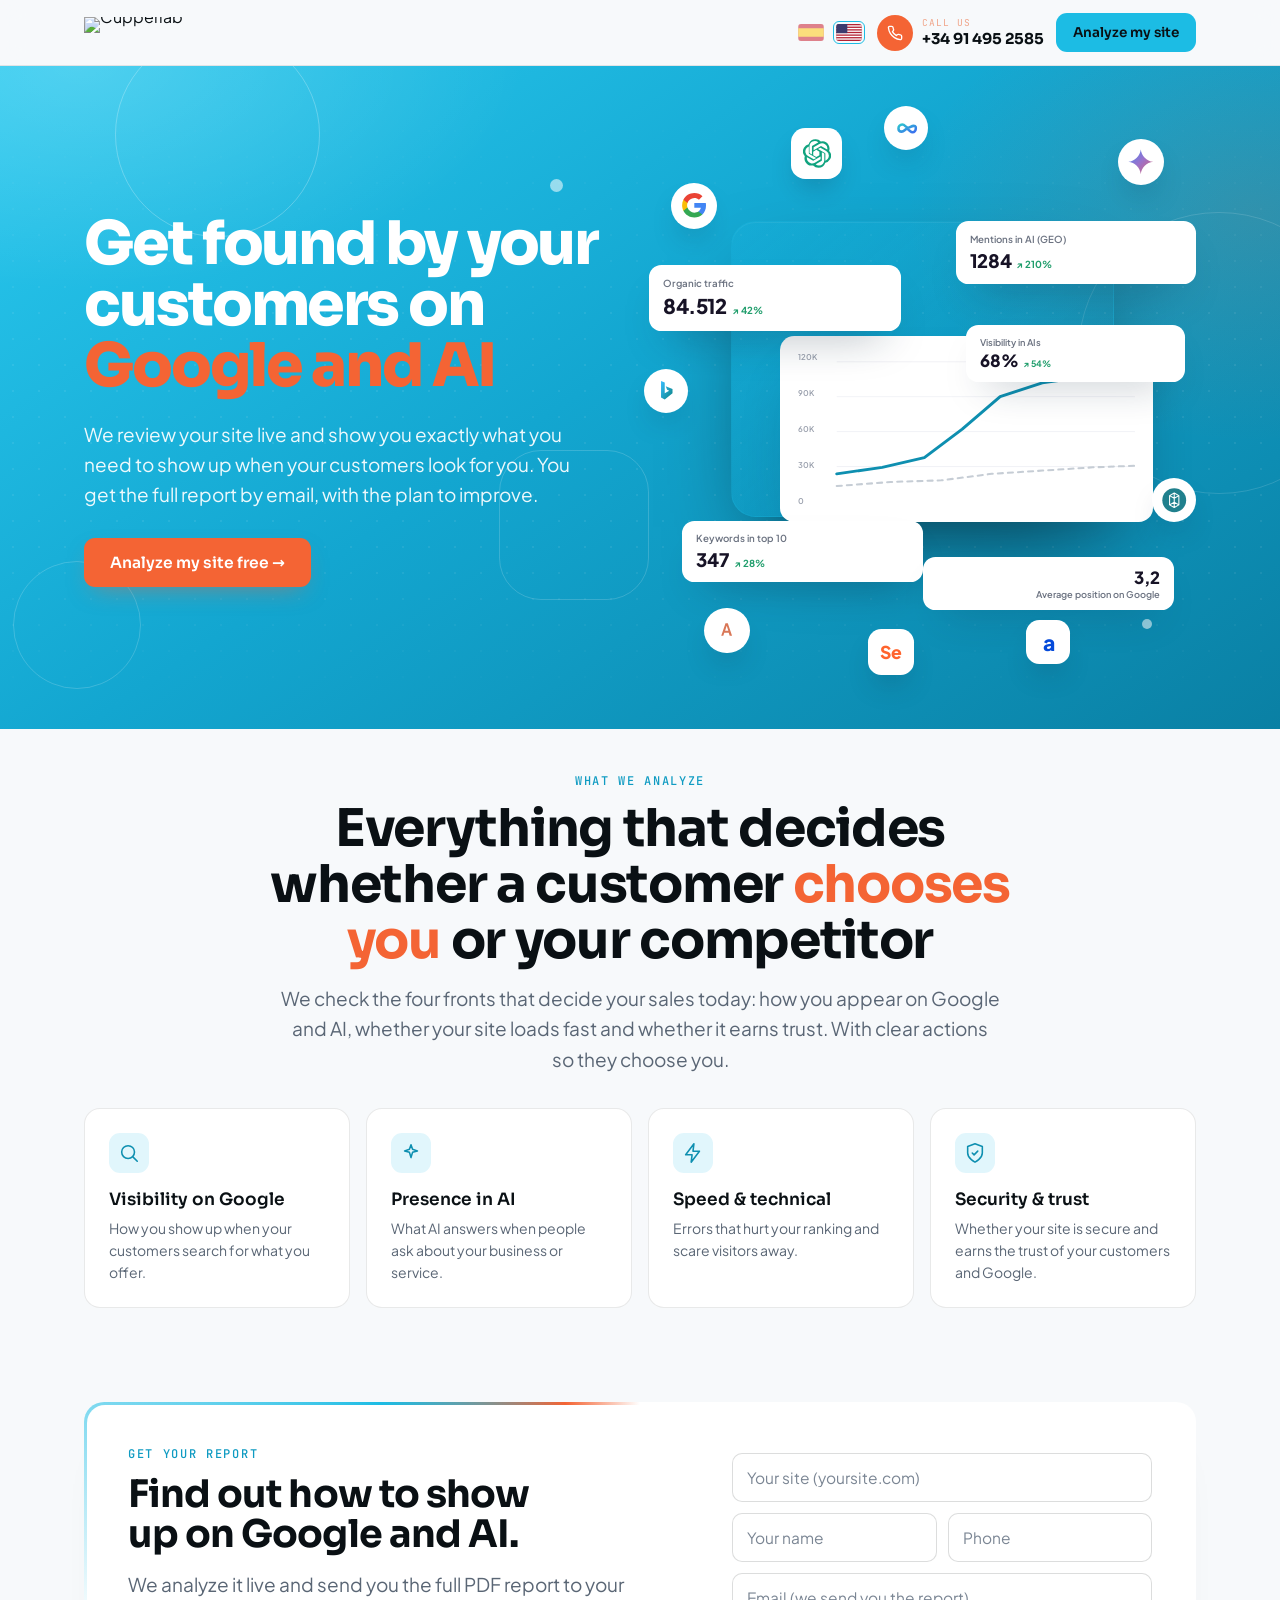
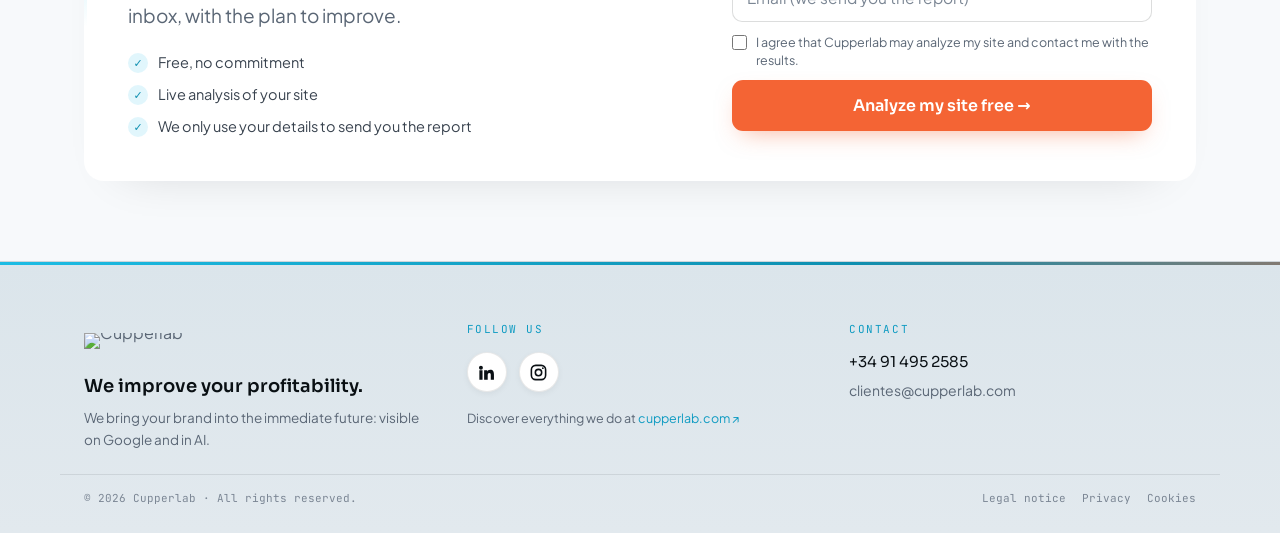
==== app/templates/index.html @ c48e7571 "Motor v2 (3/5): index.html — tarjetas "No medido"" ====
<!doctype html>
<html lang="es">
<head>
<meta charset="utf-8">
<meta name="viewport" content="width=device-width, initial-scale=1">
<script>if(window.parent!==window){document.documentElement.classList.add('cl-embedded');}</script>
<title>Diagnóstico de visibilidad gratis · Google y la IA · Cupperlab</title>
<meta name="description" content="Analizamos tu web en vivo y medimos, de 0 a 100, qué tan visible eres en Google y en la IA. Recibes el informe completo en PDF, sin coste.">
<meta name="theme-color" content="#F7F9FB">
<link rel="icon" type="image/svg+xml" href="/static/img/favicon.svg">
<link rel="apple-touch-icon" href="/static/img/favicon.svg">
<meta property="og:title" content="Diagnóstico de visibilidad gratis · Google y la IA · Cupperlab">
<meta property="og:description" content="Cuántos clientes estás perdiendo en Google y en la IA. Análisis en vivo, informe en PDF, gratis.">
<meta property="og:type" content="website">
<link rel="preconnect" href="https://fonts.googleapis.com">
<link rel="preconnect" href="https://fonts.gstatic.com" crossorigin>
<link href="https://fonts.googleapis.com/css2?family=Sora:wght@400;500;600;700;800&family=Plus+Jakarta+Sans:wght@400;500;600;700&family=JetBrains+Mono:wght@400;500;700&display=swap" rel="stylesheet">
<style>
  :root{
    --bg:#F7F9FB; --surf:#FFFFFF; --surf2:#F1F5F7; --ink:#0A1014; --ink2:#39434f; --mut:#5a6675; --mut2:#7b8694; --mut3:#9aa4b0;
    --line:rgba(10,16,20,.09); --line2:rgba(10,16,20,.06); --line3:rgba(10,16,20,.14);
    --cy:#1CBCE4; --cy-t:#0f9bc2; --cy-d:#0E8FB0; --cyd:rgba(28,188,228,.13);
    --or:#F46434; --or-d:#E24D1C; --ord:rgba(244,100,52,.12);
    --crit:#d0402a; --warn:#d9920a; --ok:#1f9d6b;
    --disp:'Sora',system-ui,sans-serif; --body:'Plus Jakarta Sans',system-ui,sans-serif; --mono:'JetBrains Mono',monospace;
  }
  *{box-sizing:border-box;margin:0}
  html{scroll-behavior:smooth}
  body{background:var(--bg);color:var(--ink);font-family:var(--body);-webkit-font-smoothing:antialiased;overflow-x:hidden}
  img{max-width:100%;display:block}
  a{color:inherit;text-decoration:none}
  input,select,button{font:inherit;color:inherit}
  ::selection{background:var(--cy);color:var(--ink)}
  .disp{font-family:var(--disp)}.mono{font-family:var(--mono)}
  .wrap{max-width:1160px;margin:0 auto;padding-left:clamp(18px,4vw,24px);padding-right:clamp(18px,4vw,24px)}
  /* Modo embebido en cupperlab.com (bloque del CMS): sin doble cabecera/pie;
     el sitio ya pone su header/footer. Alinea el contenido al ancho del sitio (1180). */
  html.cl-embedded header, html.cl-embedded footer{display:none!important}
  /* Mismo ancho y color de fondo que el resto del sitio cupperlab (1468/34px,
     #F5F5F5) para que no queden bandas blancas a los lados. */
  html.cl-embedded, html.cl-embedded body{background:#F5F5F5}
  html.cl-embedded .wrap{max-width:1468px;padding-left:34px;padding-right:34px}
  /* El contenedor del CMS mete el iframe -90px detras del header; empujamos el
     hero 140px hacia abajo para despejarlo (igual que .cl-page-hero__frame). */
  html.cl-embedded .hero{padding-top:140px}
  /* Banner con el mismo azul (navy) que el hero de las demas paginas. */
  html.cl-embedded .hero-bg{background:#031825}
  /* Formulario un poco mas grande. */
  html.cl-embedded .fgrid{grid-template-columns:minmax(0,1fr) minmax(0,500px)}
  html.cl-embedded .fgrid h2{font-size:clamp(28px,3.6vw,42px)}
  html.cl-embedded .panel{padding:clamp(34px,4vw,56px)}
  html.cl-embedded .frm input[type=text],
  html.cl-embedded .frm input[type=email],
  html.cl-embedded .frm input[type=tel]{padding:16px;font-size:16.5px;border-radius:12px}
  html.cl-embedded .frm .cbx{font-size:13.5px}
  /* Responsive del embebido: en móvil/tablet menos padding y gutters. */
  @media(max-width:900px){
    html.cl-embedded .wrap{padding-left:18px;padding-right:18px}
    html.cl-embedded .hero{padding-top:104px}
    html.cl-embedded .fgrid{grid-template-columns:1fr}
  }
  @media(max-width:560px){
    html.cl-embedded .hero{padding-top:92px}
    html.cl-embedded .wrap{padding-left:14px;padding-right:14px}
  }
  .kick{font-family:var(--mono);font-size:12px;letter-spacing:.14em;text-transform:uppercase;color:var(--cy-t);font-weight:500}
  .hidden{display:none!important}
  /* buttons */
  .btn{display:inline-flex;align-items:center;justify-content:center;gap:9px;font-family:var(--disp);font-weight:600;font-size:15px;border:none;border-radius:11px;padding:14px 22px;cursor:pointer;transition:transform .16s,background .16s,box-shadow .2s}
  .btn-or{background:var(--or);color:#fff;box-shadow:0 10px 24px -10px rgba(244,100,52,.5)}
  .btn-or:hover{background:#ff764a;transform:translateY(-2px);box-shadow:0 16px 32px -12px rgba(244,100,52,.6)}
  .btn-cy{background:var(--cy);color:var(--ink)}
  .btn-cy:hover{background:#0A1014;color:#F7F9FB;transform:translateY(-2px)}
  .btn-ghost{background:transparent;border:1px solid var(--line3);color:var(--ink)}
  .btn-ghost:hover{border-color:var(--cy);color:var(--cy-t)}
  /* header */
  header{position:sticky;top:0;z-index:40;background:rgba(247,249,251,.82);backdrop-filter:saturate(150%) blur(12px);border-bottom:1px solid var(--line)}
  .hd{display:flex;align-items:center;justify-content:space-between;gap:14px;padding-top:13px;padding-bottom:13px}
  .hd-r{display:flex;align-items:center;gap:12px}
  .langsel{display:inline-flex;gap:6px;align-items:center}
  .langsel button{background:none;border:1.5px solid transparent;border-radius:6px;padding:2px;cursor:pointer;line-height:0;opacity:.5;transition:opacity .15s,border-color .15s}
  .langsel button:hover{opacity:.9}.langsel button.on{opacity:1;border-color:var(--cy)}
  .langsel svg{display:block;width:26px;height:17px;border-radius:3px}
  .hphone{display:flex;align-items:center;gap:9px}
  .hphone .ic{width:36px;height:36px;border-radius:50%;background:var(--or);display:flex;align-items:center;justify-content:center;flex-shrink:0;animation:ring 2s ease-out infinite}
  .hphone:hover .disp{color:var(--cy-t)}
  /* hero */
  /* hero (blue gradient) with stats collage on the left */
  .hero-bg{position:relative;overflow:hidden;isolation:isolate;background:linear-gradient(146deg,#2ac9ef 0%,#13a6d0 47%,#0a80a4 100%)}
  .hero-bg::before{content:"";position:absolute;inset:0;pointer-events:none;background:radial-gradient(58% 56% at 6% 0%,rgba(255,255,255,.18),transparent 60%),radial-gradient(44% 56% at 98% 22%,rgba(244,100,52,.14),transparent 62%)}
  .hero-bg::after{content:"";position:absolute;inset:0;pointer-events:none;opacity:.42;background-image:radial-gradient(rgba(255,255,255,.18) 1.2px,transparent 1.2px);background-size:26px 26px;-webkit-mask-image:linear-gradient(180deg,transparent,#000 40%,#000 74%,transparent);mask-image:linear-gradient(180deg,transparent,#000 40%,#000 74%,transparent)}
  @keyframes glowShift{0%,100%{opacity:.85}50%{opacity:1}}
  .hero-bg::after{animation:dotDrift 40s linear infinite}
  @keyframes dotDrift{to{background-position:26px 26px}}
  .hero-bg .shp{position:absolute;z-index:0;pointer-events:none;border-radius:50%;border:1.6px solid rgba(255,255,255,.25);will-change:transform}
  .shp.s1{width:clamp(120px,16vw,210px);height:clamp(120px,16vw,210px);top:-34px;left:9%;animation:floatY 9s ease-in-out infinite}
  .shp.s2{width:clamp(80px,10vw,140px);height:clamp(80px,10vw,140px);bottom:6%;left:1%;border-color:rgba(255,255,255,.18);animation:floatY2 12s ease-in-out infinite}
  .shp.s3{width:clamp(170px,22vw,300px);height:clamp(170px,22vw,300px);top:22%;right:-80px;border-color:rgba(255,255,255,.14);animation:floatY 11s ease-in-out infinite .6s}
  .shp.s4{width:clamp(90px,12vw,150px);height:clamp(90px,12vw,150px);border-radius:28%;top:58%;left:39%;border-color:rgba(255,255,255,.17);animation:spinSlow 30s linear infinite}
  .shp.dot{border:none;border-radius:50%;background:rgba(255,255,255,.55)}
  .shp.d1{width:13px;height:13px;top:17%;left:43%;animation:floatY 7s ease-in-out infinite}
  .shp.d2{width:10px;height:10px;bottom:15%;right:10%;animation:floatY2 8s ease-in-out infinite .4s}
  @keyframes floatY{0%,100%{transform:translateY(0)}50%{transform:translateY(-24px)}}
  @keyframes floatY2{0%,100%{transform:translateY(0)}50%{transform:translateY(20px)}}
  @keyframes spinSlow{to{transform:rotate(360deg)}}
  .hero-bg .hero{position:relative;z-index:1}
  .hero-bg .l{order:1}
  .hero-bg #demoCard{order:2}
  .hero-bg .kick{color:rgba(255,255,255,.9)}
  .hero-bg h1{color:#fff}
  .hero-bg .sub{color:rgba(255,255,255,.92)}
  .hero-bg .pill{background:rgba(255,255,255,.15);border-color:rgba(255,255,255,.3);color:#fff;box-shadow:none}
  .hero-bg .pill .pd{background:#fff}
  @keyframes heroRise{from{opacity:0;transform:translateY(26px)}to{opacity:1;transform:none}}
  @keyframes heroCard{from{opacity:0;transform:translateY(24px) scale(.985)}to{opacity:1;transform:none}}
  .hero-bg .kick{animation:heroRise .7s .05s cubic-bezier(.2,.8,.2,1) both}
  .hero-bg h1{animation:heroRise .8s .13s cubic-bezier(.2,.8,.2,1) both}
  .hero-bg .sub{animation:heroRise .8s .22s cubic-bezier(.2,.8,.2,1) both}
  .hero-bg .pills{animation:heroRise .8s .3s cubic-bezier(.2,.8,.2,1) both}
  .hero-bg .l>.btn-or{animation:heroRise .8s .38s cubic-bezier(.2,.8,.2,1) both}
  .hero-bg #demoCard{animation:heroCard .9s .18s cubic-bezier(.2,.9,.2,1) both}
  /* collage motion */
  @keyframes floatA{0%,100%{transform:translateY(0)}50%{transform:translateY(-11px)}}
  @keyframes floatB{0%,100%{transform:translateY(0)}50%{transform:translateY(9px)}}
  @keyframes floatC{0%,100%{transform:translateY(0) rotate(0)}50%{transform:translateY(-7px) rotate(2deg)}}
  @keyframes bob{0%,100%{transform:translateY(0)}50%{transform:translateY(-6px)}}
  @keyframes drawLine{to{stroke-dashoffset:0}}
  @media(max-width:860px){.hero-bg #demoCard{order:2}.hero-bg .l{order:1}}
  .hero{display:grid;grid-template-columns:minmax(0,1fr) minmax(0,1.04fr);gap:clamp(24px,3vw,44px);align-items:center;padding-top:clamp(30px,4vw,52px);padding-bottom:clamp(38px,5vw,64px)}
  .hero .l{min-width:0}
  h1{font-family:var(--disp);font-weight:800;font-size:clamp(36px,5.2vw,60px);line-height:1.02;letter-spacing:-.035em;margin:18px 0 22px;color:var(--ink);text-wrap:balance}
  h1 .g{color:var(--or)}
  .sub{font-size:clamp(16px,1.5vw,19px);line-height:1.6;color:var(--mut);max-width:520px;margin:0 0 28px;text-wrap:pretty}
  .pills{display:flex;flex-wrap:wrap;gap:10px;margin-bottom:28px}
  .pill{display:inline-flex;align-items:center;gap:8px;padding:9px 15px;border-radius:999px;background:var(--surf);border:1px solid var(--line);font-size:14px;font-weight:600;color:var(--ink2);box-shadow:0 1px 2px rgba(10,16,20,.04)}
  .pill .pd{width:7px;height:7px;border-radius:50%;background:var(--cy)}
  /* live card (shared look for demo + console + results) */
  .card{min-width:0;background:var(--surf);border:1px solid var(--line);border-radius:18px;padding:24px;box-shadow:0 30px 60px -42px rgba(10,16,20,.26),0 6px 18px -14px rgba(10,16,20,.12)}
  .card .top{display:flex;align-items:center;justify-content:space-between;gap:10px;margin-bottom:14px}
  .live{display:inline-flex;align-items:center;gap:8px}
  .live .b{width:8px;height:8px;border-radius:50%;background:var(--cy);box-shadow:0 0 8px var(--cy);animation:pulse 1.5s ease-in-out infinite}
  .live .t{font-family:var(--mono);font-size:11px;letter-spacing:.12em;text-transform:uppercase;color:var(--mut2);font-weight:500}
  .dom{font-family:var(--mono);font-size:12px;color:var(--mut3);font-weight:500;white-space:nowrap;overflow:hidden;text-overflow:ellipsis;max-width:46%}
  .scorewrap{display:flex;align-items:flex-end;gap:12px;margin-bottom:12px}
  .score{font-family:var(--disp);font-weight:800;font-size:58px;line-height:.86;letter-spacing:-.04em}
  .score-r{padding-bottom:7px}
  .score-r .a{font-family:var(--mono);font-size:12.5px;color:var(--mut2);font-weight:500}
  .score-r .z{font-size:13px;font-weight:700}
  .prog{position:relative;height:10px;border-radius:999px;background:var(--line);overflow:hidden;margin-bottom:20px}
  .prog .f{position:absolute;left:0;top:0;bottom:0;width:0;border-radius:999px;transition:width .3s ease}
  .prog .f.zone{background:linear-gradient(90deg,#d0402a,#d9920a,#1f9d6b)}
  .prog .f.cy{background:linear-gradient(90deg,var(--cy),var(--cy-t))}
  .prog .f.cy::after{content:"";position:absolute;right:0;top:0;bottom:0;width:38px;background:linear-gradient(90deg,transparent,rgba(255,255,255,.6));animation:shine 1.1s linear infinite}
  .hr{height:1px;background:var(--line2);margin-bottom:18px}
  .metrics{display:grid;gap:15px}
  .m .mt{display:flex;justify-content:space-between;align-items:baseline;margin-bottom:6px}
  .m .ml{font-size:13.5px;font-weight:600;color:var(--ink2)}
  .m .mv{font-family:var(--disp);font-size:13px;font-weight:600;color:var(--mut2)}
  .m .mb{height:6px;border-radius:999px;background:var(--line);overflow:hidden}
  .m .mf{height:100%;width:0;background:var(--cy);border-radius:999px;transition:width .3s ease}
  /* floating stats collage (hero) */
  .viz{position:relative;min-height:410px;display:flex;align-items:center;justify-content:center}
  .viz-dash{position:relative;z-index:2;width:min(320px,84%);background:#fff;border-radius:16px;padding:18px;box-shadow:0 34px 64px -30px rgba(8,20,40,.5)}
  .vd-top{display:flex;align-items:center;justify-content:space-between;margin-bottom:14px}
  .vd-t{font-family:var(--disp);font-weight:600;font-size:14px;color:var(--ink)}
  .vd-tag{font-family:var(--mono);font-size:9.5px;letter-spacing:.1em;color:var(--mut2);background:var(--surf2);padding:3px 8px;border-radius:6px}
  .vd-chart{width:100%;height:auto;display:block}
  .vd-legend{display:flex;gap:18px;margin-top:12px;font-family:var(--mono);font-size:10.5px;color:var(--mut)}
  .vd-legend i{display:inline-block;width:11px;height:3px;border-radius:2px;margin-right:6px;vertical-align:middle}
  .viz-card{position:absolute;z-index:3;background:#fff;border-radius:12px;padding:11px 14px;box-shadow:0 18px 36px -18px rgba(8,20,40,.42)}
  .vc-l{font-size:11px;color:var(--mut);margin-bottom:3px;white-space:nowrap}
  .vc-v{font-family:var(--disp);font-weight:700;font-size:16px;color:var(--ink);display:flex;align-items:center;gap:6px;white-space:nowrap}
  .vc-v .up{color:var(--ok);font-size:12px;font-family:var(--mono)}
  .vc-v .ck{color:var(--ok)}
  .vc1{top:0;left:-7%;animation:floaty 7s ease-in-out infinite}
  .vc2{top:14%;right:-8%;animation:floaty2 9s ease-in-out infinite}
  .vc3{bottom:16%;left:-9%;animation:floaty2 8s ease-in-out infinite}
  .vc4{bottom:0;right:-5%;animation:floaty 10s ease-in-out infinite}
  .viz-logo{position:absolute;z-index:4;width:46px;height:46px;border-radius:14px;background:#fff;box-shadow:0 14px 28px -12px rgba(8,20,40,.42);display:flex;align-items:center;justify-content:center;font-family:var(--disp);font-weight:800;font-size:19px}
  .vl1{top:40%;left:-1%;color:#3b7ddd;animation:floaty 6s ease-in-out infinite}
  .vl2{bottom:32%;right:-2%;background:linear-gradient(150deg,#1CBCE4,#0E8FB0);color:#fff;animation:floaty2 7.5s ease-in-out infinite}
  @media(max-width:520px){
    .viz{min-height:350px}
    .vc1{left:-1%}.vc2{right:-1%}.vc3{left:-1%}.vc4{right:-1%}
    .viz-card{padding:9px 11px}.vc-v{font-size:14px}.vc-l{font-size:10px}
    .vl1,.vl2{width:38px;height:38px;font-size:16px}
  }
  .vd-chart .ln{stroke-dasharray:520;stroke-dashoffset:520;animation:draw 1.7s .55s cubic-bezier(.55,0,.2,1) forwards}
  @keyframes draw{to{stroke-dashoffset:0}}
  .fc .fi{transition:transform .28s cubic-bezier(.2,.9,.2,1),background .2s}
  .fc:hover .fi{transform:scale(1.09) rotate(-5deg)}
  .btn{position:relative;overflow:hidden}
  .btn::after{content:"";position:absolute;top:0;left:-120%;width:60%;height:100%;background:linear-gradient(100deg,transparent,rgba(255,255,255,.35),transparent);transform:skewX(-18deg);transition:left .6s ease}
  .btn:hover::after{left:150%}
  /* sections */
  .sec{padding-top:clamp(24px,4vw,44px);padding-bottom:clamp(24px,4vw,44px)}
  .sec h2{font-family:var(--disp);font-weight:700;font-size:clamp(27px,3.8vw,44px);letter-spacing:-.025em;color:var(--ink);margin:12px 0 0;max-width:900px;line-height:1.1;text-wrap:pretty}
  .qa-head{text-align:center;max-width:1040px;margin:0 auto}
  .qa-head .qa-title{max-width:900px;margin:12px auto 0;font-size:clamp(30px,4.6vw,52px);line-height:1.08;text-wrap:balance}
  .qa-head .qa-title .g{color:var(--or)}
  .qa-head .qa-sub{margin:16px auto 0;max-width:720px;text-align:center}
  .sec .sub{margin-top:14px}
  .cards{display:grid;grid-template-columns:repeat(auto-fit,minmax(238px,1fr));gap:16px;margin-top:34px}
  .fc{background:var(--surf);border:1px solid var(--line);border-radius:16px;padding:24px;transition:transform .2s,border-color .2s,box-shadow .2s}
  .fc:hover{transform:translateY(-4px);border-color:rgba(28,188,228,.45);box-shadow:0 16px 36px -26px rgba(10,16,20,.24)}
  .fi{width:40px;height:40px;border-radius:11px;background:var(--cyd);color:var(--cy-d);display:flex;align-items:center;justify-content:center;margin-bottom:16px}
  .fc .ft{font-family:var(--disp);font-weight:600;font-size:17px;color:var(--ink);margin-bottom:8px;line-height:1.25}
  .fc .fd{font-size:14px;color:var(--mut);line-height:1.55}
  /* motor / form */
  .motor{padding-top:clamp(28px,4vw,50px);padding-bottom:clamp(48px,7vw,80px)}
  /* Marco animado: un degradado cian->naranja gira alrededor del formulario. */
  .panel{background:var(--surf);border:0;border-radius:20px;padding:clamp(26px,4vw,44px);box-shadow:0 24px 50px -40px rgba(10,16,20,.2);position:relative;overflow:hidden;isolation:isolate}
  .panel::before{content:"";position:absolute;left:50%;top:50%;width:220%;height:220%;transform:translate(-50%,-50%);background:conic-gradient(from 0deg,transparent 0 74%,var(--cy) 85%,var(--or) 94%,transparent 100%);animation:spinframe 6s linear infinite;z-index:0}
  .panel::after{content:"";position:absolute;inset:2.5px;background:var(--surf);border-radius:18px;z-index:0}
  @keyframes spinframe{to{transform:translate(-50%,-50%) rotate(360deg)}}
  .panel>.fgrid,.panel>#console,.panel>#results{position:relative;z-index:1}
  @media(prefers-reduced-motion:reduce){.panel::before{animation:none}}
  .fgrid{display:grid;grid-template-columns:minmax(0,1fr) minmax(0,420px);gap:clamp(28px,4vw,44px);align-items:center}
  .fgrid .l{min-width:0}
  .fgrid h2{font-family:var(--disp);font-weight:700;font-size:clamp(25px,3.4vw,38px);letter-spacing:-.025em;color:var(--ink);margin:13px 0 14px;line-height:1.05;text-wrap:balance}
  .phone-cta{display:inline-flex;align-items:center;gap:11px;color:var(--ink);margin-top:6px}
  .phone-cta .ic{width:44px;height:44px;border-radius:12px;background:var(--surf2);border:1px solid var(--line);display:flex;align-items:center;justify-content:center;color:var(--cy-d);flex-shrink:0}
  .phone-cta .pl{font-size:12.5px;color:var(--mut)}
  .phone-cta .pn{font-family:var(--disp);font-weight:700;font-size:16px}
  .rc-trust{list-style:none;margin:6px 0 0;padding:0;display:flex;flex-direction:column;gap:11px}
  .rc-trust li{display:flex;align-items:flex-start;gap:10px;font-size:14.5px;color:var(--ink2);line-height:1.45}
  .rc-trust .ck{flex-shrink:0;width:20px;height:20px;border-radius:50%;background:var(--cyd);color:var(--cy-d);font-size:11px;font-weight:700;display:flex;align-items:center;justify-content:center;margin-top:1px}
  form.frm{display:grid;gap:11px}
  .frm input[type=text],.frm input[type=email],.frm input[type=tel]{width:100%;background:var(--surf);border:1px solid var(--line3);border-radius:10px;padding:14px;color:var(--ink);font-family:var(--body);font-size:15.5px;outline:none;transition:border-color .15s,box-shadow .15s}
  .frm input::placeholder{color:var(--mut2)}
  .frm input:focus{border-color:var(--cy);box-shadow:0 0 0 3px rgba(28,188,228,.18)}
  .frm .two{display:grid;grid-template-columns:1fr 1fr;gap:11px}
  .frm .cbx{display:flex;gap:9px;align-items:flex-start;font-size:12.5px;line-height:1.45;color:var(--mut);cursor:pointer}
  .frm .cbx input{margin-top:2px;width:15px;height:15px;accent-color:var(--cy);flex:none}
  .frm .err{font-family:var(--mono);font-size:12px;color:var(--or-d);display:none}
  /* ===== CARGADOR (rediseño) ===== */
  #console{text-align:center;padding:8px 0 4px}
  .ld-top{display:flex;justify-content:center;align-items:center;gap:12px;margin-bottom:6px}
  .ld-top .live{display:inline-flex;align-items:center;gap:8px;font:600 11px/1 var(--mono);letter-spacing:.12em;text-transform:uppercase;color:var(--cy-t)}
  .ld-top .live .b{width:8px;height:8px;border-radius:50%;background:var(--cy);box-shadow:0 0 0 0 rgba(28,188,228,.5);animation:ldpulse 1.5s ease-out infinite}
  @keyframes ldpulse{0%{box-shadow:0 0 0 0 rgba(28,188,228,.5)}70%{box-shadow:0 0 0 8px rgba(28,188,228,0)}100%{box-shadow:0 0 0 0 rgba(28,188,228,0)}}
  .ld-dom{font:500 12px/1 var(--mono);color:var(--mut3)}
  .ld-pctwrap{display:flex;align-items:flex-start;justify-content:center;gap:2px;margin:6px 0 2px}
  .ld-pct{font-family:var(--disp);font-weight:800;font-size:clamp(58px,10vw,88px);line-height:1;letter-spacing:-.04em;background:linear-gradient(120deg,#2ac9ef,#0f9bc2 55%,#0E8FB0);-webkit-background-clip:text;background-clip:text;-webkit-text-fill-color:transparent}
  .ld-pcts{font-family:var(--disp);font-weight:700;font-size:clamp(20px,3vw,30px);color:var(--cy-t);margin-top:8px}
  .ld-act{display:flex;align-items:center;justify-content:center;gap:11px;min-height:1.6em;margin:4px 0 18px}
  .ld-spin{width:18px;height:18px;border-radius:50%;border:2.5px solid rgba(28,188,228,.25);border-top-color:var(--cy);animation:ldspin .8s linear infinite;flex-shrink:0}
  @keyframes ldspin{to{transform:rotate(360deg)}}
  .ld-actx{font-family:var(--disp);font-weight:600;font-size:clamp(16px,2.1vw,21px);letter-spacing:-.02em;color:var(--ink);transition:opacity .3s;text-wrap:balance}
  .ld-bar{position:relative;height:14px;border-radius:999px;background:var(--surf2);overflow:hidden;box-shadow:inset 0 1px 3px rgba(10,16,20,.12)}
  .ld-fill{position:absolute;left:0;top:0;bottom:0;width:0;border-radius:999px;background:linear-gradient(90deg,#2ac9ef,#0f9bc2);transition:width .35s cubic-bezier(.22,.8,.25,1)}
  .ld-fill::after{content:"";position:absolute;inset:0;border-radius:999px;background:linear-gradient(90deg,transparent,rgba(255,255,255,.65),transparent);transform:translateX(-100%);animation:ldshine 1.25s linear infinite}
  @keyframes ldshine{to{transform:translateX(200%)}}
  .ld-steps{display:flex;flex-wrap:wrap;justify-content:center;gap:8px;margin-top:20px}
  .ld-step{display:inline-flex;align-items:center;gap:7px;padding:8px 14px;border-radius:999px;background:var(--surf);border:1px solid var(--line);font-size:13px;font-weight:600;color:var(--mut2);transition:all .3s}
  .ld-step .d{width:7px;height:7px;border-radius:50%;background:var(--line3);transition:all .3s}
  .ld-step.act{color:var(--ink);border-color:rgba(28,188,228,.5);box-shadow:0 6px 18px -12px rgba(28,188,228,.6)}
  .ld-step.act .d{background:var(--cy);box-shadow:0 0 8px var(--cy);animation:ldpulse 1.4s ease-out infinite}
  .ld-step.done{color:var(--ok);border-color:rgba(31,157,107,.4)}
  .ld-step.done .d{background:var(--ok)}
  .ld-step.done .d::after{content:"✓";position:relative;left:-1px;top:-6px;font-size:10px;color:#fff}
  .ld-logos{display:flex;justify-content:center;gap:14px;margin-top:22px;flex-wrap:wrap}
  .ld-logos .ldg{width:46px;height:46px;border-radius:50%;background:var(--surf);border:1px solid var(--line);display:flex;align-items:center;justify-content:center;box-shadow:0 12px 24px -14px rgba(10,16,20,.28);animation:ldfloat 3.4s ease-in-out infinite}
  .ld-logos .ldg svg{width:56%;height:56%;display:block}
  @keyframes ldfloat{0%,100%{transform:translateY(0)}50%{transform:translateY(-9px)}}
  @media(max-width:560px){
    .ld-logos{gap:9px;margin-top:18px}
    .ld-logos .ldg{width:36px;height:36px}
    .ld-steps{gap:6px}
    .ld-step{padding:6px 10px;font-size:11.5px}
    .ld-pct{font-size:clamp(46px,15vw,64px)}
    .ld-actx{font-size:15px}
  }
  .cons-fact{margin-top:22px;font-size:14px;color:var(--ink2);line-height:1.55;transition:opacity .4s;background:linear-gradient(120deg,var(--cyd),rgba(28,188,228,.02));border:1px solid rgba(28,188,228,.22);border-left:3px solid var(--cy);border-radius:12px;padding:14px 16px;font-weight:500;text-align:left}
  .cons-note{margin-top:14px;font-size:12px;color:var(--mut2);text-align:center}
  /* results */
  .legend{font-family:var(--mono);font-size:11px;display:flex;gap:14px;flex-wrap:wrap;color:var(--mut2)}
  .lg-dot{display:inline-block;width:8px;height:8px;border-radius:50%;margin-right:5px;vertical-align:middle}
  .dgrid{display:grid;grid-template-columns:repeat(auto-fit,minmax(min(300px,100%),1fr));gap:16px}
  .dcard{background:var(--surf);border:1px solid var(--line);border-radius:14px;padding:20px;opacity:0;transform:translateY(10px);animation:rise .5s ease forwards}
  .dcard .dt{display:flex;align-items:center;gap:12px}
  .dcard .di{flex-shrink:0;width:38px;height:38px;border-radius:10px;background:var(--surf2);display:flex;align-items:center;justify-content:center;color:var(--cy-d)}
  .dcard .dh{flex:1;min-width:0}
  .dcard .dn{display:block;font-family:var(--disp);font-weight:600;font-size:14.5px;color:var(--ink)}
  .dcard .dn .info{vertical-align:-3px;margin-left:5px}
  .dcard .dc{font-family:var(--mono);font-size:10.5px;letter-spacing:.08em;text-transform:uppercase}
  .dcard .ds{font-family:var(--disp);font-weight:700;font-size:28px;line-height:1;letter-spacing:-.03em}
  .dcard .ds small{font-size:12px;font-weight:400;color:var(--mut3)}
  .dbar{height:6px;border-radius:999px;background:var(--line);overflow:hidden;margin:13px 0 11px}
  .dbar .df{height:100%;border-radius:999px;transform-origin:left;animation:sweep .7s cubic-bezier(.2,.9,.2,1) both}
  .dd{margin:0;font-size:13.5px;line-height:1.55;color:var(--mut)}
  .hcard{background:var(--surf);border:1px solid var(--line);border-radius:14px;padding:20px 22px;border-left:3px solid var(--crit)}
  .hcard.op{border-left-color:var(--warn)}
  .hcard .htag{font-family:var(--mono);font-size:10px;letter-spacing:.13em;color:var(--crit);font-weight:500}
  .hcard.op .htag{color:#b07d0a}
  .hcard .hti{margin:8px 0 8px;font-family:var(--disp);font-weight:600;font-size:16px;letter-spacing:-.01em;color:var(--ink)}
  .hcard .hd2{margin:0;font-size:13.5px;line-height:1.6;color:var(--mut)}
  .hcard .hti{display:flex;align-items:flex-start;gap:6px}
  .info{position:relative;display:inline-flex;align-items:center;justify-content:center;flex:none;margin-top:1px;color:var(--mut2);cursor:help;outline:none;-webkit-tap-highlight-color:transparent}
  .info:hover,.info:focus{color:var(--cy-d)}
  .info .tip{position:absolute;bottom:calc(100% + 9px);left:50%;transform:translateX(-50%) translateY(4px);width:min(260px,72vw);background:var(--ink);color:#fff;font-family:var(--body);font-weight:400;font-size:12px;line-height:1.5;letter-spacing:0;text-align:left;padding:10px 12px;border-radius:10px;box-shadow:0 8px 24px rgba(14,19,25,.22);opacity:0;visibility:hidden;transition:opacity .16s ease,transform .16s ease;z-index:40;pointer-events:none}
  .info .tip:after{content:"";position:absolute;top:100%;left:50%;transform:translateX(-50%);border:6px solid transparent;border-top-color:var(--ink)}
  .info:hover .tip,.info:focus .tip{opacity:1;visibility:visible;transform:translateX(-50%) translateY(0)}
  @media(max-width:560px){.info .tip{left:auto;right:-6px;transform:translateX(0) translateY(4px)}.info:hover .tip,.info:focus .tip{transform:translateX(0) translateY(0)}.info .tip:after{left:auto;right:12px;transform:none}}
  .hcat{display:flex;align-items:center;gap:11px;font-family:var(--disp);font-size:16px;font-weight:700;letter-spacing:-.01em;color:var(--ink);margin:30px 0 15px;padding-bottom:12px;border-bottom:1px solid var(--line)}
  .hcat .di{flex:none}
  .hcat .hcn{margin-left:auto;background:var(--surf2);color:var(--mut2);font-family:var(--mono);font-size:10.5px;font-weight:500;border-radius:20px;padding:3px 10px;letter-spacing:.04em}
  .hcat:first-child{margin-top:0}
  /* cabecera del resultado */
  .res-head-top{display:flex;align-items:center;justify-content:space-between;gap:12px;flex-wrap:wrap;margin-bottom:18px}
  .res-done{display:inline-flex;align-items:center;gap:8px;font-family:var(--mono);font-size:11px;letter-spacing:.14em;text-transform:uppercase;color:var(--ok);font-weight:600}
  .res-done .b{width:8px;height:8px;border-radius:50%;background:var(--ok);box-shadow:0 0 8px rgba(31,157,107,.5)}
  .res-dom{display:inline-flex;align-items:center;gap:7px;background:var(--surf);border:1px solid var(--line3);border-radius:999px;padding:7px 15px;font-family:var(--mono);font-size:13px;color:var(--ink);font-weight:500}
  .res-dom svg{color:var(--cy-d);flex:none}
  .res-score{display:flex;align-items:flex-end;gap:14px;margin:0 0 16px}
  .res-score .score{font-family:var(--disp);font-weight:800;font-size:clamp(58px,10vw,80px);line-height:.82;letter-spacing:-.045em}
  .res-score-r{display:flex;flex-direction:column;gap:3px;padding-bottom:9px}
  .res-score-r .a{font-family:var(--mono);font-size:13px;color:var(--mut2)}
  .res-score-r .z{font-family:var(--disp);font-weight:700;font-size:17px}
  #resTitle{margin:22px 0 0;font-size:15.5px;line-height:1.6;color:var(--ink2);max-width:none}
  /* rendimiento (perf) */
  .perf{background:var(--surf);border:1px solid var(--line);border-radius:16px;padding:clamp(20px,3vw,28px)}
  .perf-h{display:flex;align-items:center;gap:16px;flex-wrap:wrap}
  .perf-sc{font-family:var(--disp);font-weight:800;font-size:44px;line-height:.9;letter-spacing:-.03em}
  .perf-h .ph-r{min-width:0}
  .perf-h .ph-n{font-family:var(--disp);font-weight:700;font-size:16px;color:var(--ink)}
  .perf-src{font-family:var(--mono);font-size:11px;color:var(--mut2);margin-top:3px}
  .perf-grp{margin-top:22px}
  .perf-grp-t{font-family:var(--mono);font-size:11px;letter-spacing:.1em;text-transform:uppercase;color:var(--mut2);margin-bottom:2px}
  .pm{display:grid;grid-template-columns:minmax(0,1fr) 78px 78px;gap:8px 12px;align-items:center;padding:13px 0;border-top:1px solid var(--line2)}
  .pm-head{padding:9px 0 4px;border-top:none}
  .pm-head .pcol{font-family:var(--mono);font-size:9.5px;letter-spacing:.1em;text-transform:uppercase;color:var(--mut3);text-align:center}
  .pmn{font-family:var(--disp);font-weight:600;font-size:14px;color:var(--ink)}
  .pmd{font-size:12px;color:var(--mut);margin-top:2px;line-height:1.4}
  .pchip{display:block;font-family:var(--disp);font-weight:700;font-size:12.5px;text-align:center;padding:6px 4px;border-radius:8px;white-space:nowrap}
  .pa{display:grid;grid-template-columns:minmax(0,1fr) auto;gap:8px 12px;align-items:center;padding:12px 0;border-top:1px solid var(--line2)}
  .pa .pchip{display:inline-block;padding:6px 10px}
  @media(max-width:520px){.pm{grid-template-columns:minmax(0,1fr) 64px 64px}.perf-sc{font-size:38px}}
  #results .top{margin-bottom:18px}
  #results .scorewrap{margin:14px 0 20px}
  #results .prog{margin-bottom:2px}
  .nextcard{margin-top:40px;background:linear-gradient(150deg,#173a49,#0f2731);color:#F7F9FB;border-radius:18px;padding:clamp(24px,4vw,40px);display:grid;grid-template-columns:minmax(0,1.3fr) minmax(0,.7fr);gap:26px;align-items:center}
  .nextcard h3{font-family:var(--disp);font-weight:700;font-size:clamp(21px,2.8vw,27px);letter-spacing:-.02em;margin:10px 0 10px;color:#fff}
  .nextcard p{margin:0;font-size:15px;line-height:1.6;color:rgba(247,249,251,.72);max-width:46ch}
  .nextcard .nr{display:flex;flex-direction:column;gap:11px}
  .mailed{margin-top:24px;background:var(--surf2);border:1px solid var(--line);border-left:3px solid var(--cy);border-radius:12px;padding:18px 20px;font-size:14.5px;line-height:1.6;color:var(--ink2)}
  .mailed b{color:var(--ink)}
  /* footer */
  footer{position:relative;overflow:hidden;background:linear-gradient(180deg,#dbe5eb,#e2e9ee);color:var(--mut);border-top:1px solid var(--line)}
  footer::before{content:"";position:absolute;top:0;left:0;right:0;height:3px;background:linear-gradient(90deg,#1CBCE4,#0E8FB0,#F46434,#1CBCE4);background-size:200% 100%;animation:footline 7s linear infinite}
  @keyframes footline{to{background-position:200% 0}}
  footer .soc{transition:background .16s,color .16s,transform .2s cubic-bezier(.2,.9,.2,1),border-color .16s}
  footer .soc:hover{transform:translateY(-3px) scale(1.06)}
  .foot{display:grid;grid-template-columns:repeat(auto-fit,minmax(min(240px,100%),1fr));gap:36px;padding-top:clamp(42px,6vw,60px);padding-bottom:24px}
  .soc{width:40px;height:40px;border-radius:50%;display:inline-flex;align-items:center;justify-content:center;color:var(--ink);background:#fff;border:1px solid var(--line);box-shadow:0 2px 6px rgba(10,16,20,.05);transition:background .16s,color .16s,transform .16s,border-color .16s}
  .soc:hover{background:var(--cy);color:var(--ink);border-color:var(--cy);transform:translateY(-3px)}
  .legal-lnk{background:none;border:none;padding:0;cursor:pointer;font-family:var(--mono);font-size:11px;color:var(--mut2);transition:color .15s}
  .legal-lnk:hover{color:var(--cy-t)}
  .foot-bot{border-top:1px solid var(--line);padding-top:16px;padding-bottom:28px;display:flex;flex-wrap:wrap;gap:12px 22px;justify-content:space-between;align-items:center}
  /* modal */
  .modal-ov{position:fixed;inset:0;z-index:80;background:rgba(7,11,14,.6);backdrop-filter:blur(3px);display:flex;align-items:center;justify-content:center;padding:20px;opacity:0;transition:opacity .2s}
  .modal-ov.show{opacity:1}
  .modal-card{background:#fff;color:var(--ink);border-radius:16px;max-width:640px;width:100%;max-height:86vh;overflow:hidden;display:flex;flex-direction:column;box-shadow:0 30px 80px rgba(7,11,14,.5);transform:translateY(12px);transition:transform .22s}
  .modal-ov.show .modal-card{transform:none}
  .modal-head{display:flex;align-items:center;justify-content:space-between;gap:16px;padding:22px 26px;border-bottom:1px solid var(--line)}
  .modal-head h3{font-family:var(--disp);font-weight:600;font-size:20px;margin:0}
  .modal-x{background:var(--surf2);border:none;width:34px;height:34px;border-radius:50%;cursor:pointer;font-size:18px;color:var(--mut);flex-shrink:0}
  .modal-body{padding:22px 26px 28px;overflow-y:auto;font-size:14px;line-height:1.65;color:var(--ink2)}
  .modal-body h4{font-family:var(--disp);font-size:14.5px;color:var(--ink);margin:18px 0 6px}
  .modal-body h4:first-child{margin-top:0}
  .modal-body p{margin:0 0 10px}.modal-body a{color:var(--cy-d)}
  .modal-body ul{margin:0 0 10px;padding-left:18px}.modal-body li{margin:3px 0}
  /* reveal + keyframes */
  [data-rv]{opacity:0;transform:translateY(22px);transition:opacity .7s cubic-bezier(.22,.61,.36,1),transform .7s cubic-bezier(.22,.61,.36,1)}
  [data-rv].in{opacity:1;transform:none}
  @keyframes pulse{0%,100%{opacity:1;transform:scale(1)}50%{opacity:.3;transform:scale(.78)}}
  @keyframes blip{0%,100%{opacity:.35}50%{opacity:1}}
  @keyframes ring{0%{box-shadow:0 0 0 0 rgba(244,100,52,.5)}70%{box-shadow:0 0 0 11px rgba(244,100,52,0)}100%{box-shadow:0 0 0 0 rgba(244,100,52,0)}}
  @keyframes rise{from{opacity:0;transform:translateY(10px)}to{opacity:1;transform:none}}
  @keyframes sweep{from{transform:scaleX(0)}to{transform:scaleX(1)}}
  @keyframes shine{to{transform:translateX(38px)}}
  @keyframes tin{from{opacity:0;transform:translateY(6px)}to{opacity:1;transform:none}}
  @media(max-width:860px){
    .hero{grid-template-columns:1fr;gap:34px;padding-top:34px}.hero .card{order:2}
    .fgrid{grid-template-columns:1fr;gap:30px}.nextcard{grid-template-columns:1fr}
  }
  @media(max-width:560px){.hd .htxt{display:none}.frm .two{grid-template-columns:1fr}}
  @media(max-width:430px){.hphone .pn2{display:none}.langsel svg{width:23px;height:15px}}
  @media(prefers-reduced-motion:reduce){*{animation:none!important;transition:none!important}[data-rv]{opacity:1;transform:none}}
</style>
</head>
<body>

<header>
  <div class="wrap hd">
    <a href="/" aria-label="Inicio Cupperlab" style="flex-shrink:0;line-height:0"><img src="/static/img/cupperlab-logo-color.png" alt="Cupperlab" style="height:32px;width:auto;display:block"></a>
    <div class="hd-r">
      <div class="langsel" id="langSel">
        <button type="button" data-lang="es" title="Español" aria-label="Español"><svg viewBox="0 0 30 20"><rect width="30" height="20" fill="#c60b1e"/><rect y="5" width="30" height="10" fill="#ffc400"/></svg></button>
        <button type="button" data-lang="en" title="English" aria-label="English"><svg viewBox="0 0 30 20"><rect width="30" height="20" fill="#b22234"/><g fill="#fff"><rect y="1.54" width="30" height="1.54"/><rect y="4.62" width="30" height="1.54"/><rect y="7.69" width="30" height="1.54"/><rect y="10.77" width="30" height="1.54"/><rect y="13.85" width="30" height="1.54"/><rect y="16.92" width="30" height="1.54"/></g><rect width="13" height="10.77" fill="#3c3b6e"/></svg></button>
      </div>
      <a href="tel:+34914952585" class="hphone">
        <span class="ic"><svg viewBox="0 0 24 24" width="16" height="16" fill="none" stroke="#fff" stroke-width="2" stroke-linecap="round" stroke-linejoin="round"><path d="M22 16.92v3a2 2 0 0 1-2.18 2 19.79 19.79 0 0 1-8.63-3.07 19.5 19.5 0 0 1-6-6 19.79 19.79 0 0 1-3.07-8.67A2 2 0 0 1 4.11 2h3a2 2 0 0 1 2 1.72c.13.96.36 1.9.7 2.81a2 2 0 0 1-.45 2.11L8.09 9.91a16 16 0 0 0 6 6l1.27-1.27a2 2 0 0 1 2.11-.45c.9.34 1.85.57 2.81.7A2 2 0 0 1 22 16.92z"/></svg></span>
        <span class="pn2" style="line-height:1.15"><span class="mono" style="display:block;font-size:9.5px;letter-spacing:.1em;text-transform:uppercase;color:#f0a58a" data-i18n="hphone_label">Llámanos</span><span class="disp" style="font-size:15px;font-weight:700;transition:color .16s">+34 91 495 2585</span></span>
      </a>
      <a href="#motor" class="btn btn-cy htxt" style="font-size:13.5px;padding:11px 17px" data-i18n="hdr_cta">Analizar mi web</a>
    </div>
  </div>
</header>

<!-- HERO -->
<section class="hero-bg">
  <span class="shp s1"></span><span class="shp s2"></span><span class="shp s3"></span><span class="shp s4"></span><span class="shp dot d1"></span><span class="shp dot d2"></span>
  <div class="wrap hero">
  <div class="l">
    <h1 data-i18n-html="hero_h1"></h1>
    <p class="sub" data-i18n="hero_sub"></p>
    <a href="#motor" class="btn btn-or js-goform" style="font-size:15.5px;padding:15px 26px" data-i18n="hero_cta">Analizar mi web gratis →</a>
  </div>

  <!-- stats collage (tu diseño), colores Cupperlab -->
  <div id="demoCard" aria-hidden="true" style="container-type:inline-size;position:relative;width:100%;max-width:600px;aspect-ratio:620/620;margin:0 auto;--u:0.16129cqw">
    <!-- panel de cristal con tinte cian, resalta sobre el navy del hero -->
    <div style="position:absolute;left:15%;top:19%;width:70%;height:54%;border-radius:calc(28*var(--u));background:linear-gradient(140deg,rgba(28,188,228,.14) 0%,rgba(14,143,176,.06) 55%,rgba(8,22,31,.10) 100%);border:1px solid rgba(28,188,228,.22);box-shadow:0 40px 90px -30px rgba(0,0,0,.55),inset 0 1px 0 rgba(255,255,255,.06)"></div>
    <!-- tarjeta gráfica -->
    <div style="position:absolute;left:24%;top:40%;width:68%;height:34%;background:#fff;border-radius:calc(16*var(--u));box-shadow:0 30px 60px -24px rgba(18,40,60,.32);padding:calc(18*var(--u)) calc(20*var(--u));animation:bob 7s ease-in-out infinite">
      <div style="position:relative;width:100%;height:100%">
        <svg viewBox="0 0 400 190" preserveAspectRatio="none" style="position:absolute;inset:0;width:100%;height:100%">
          <line x1="46" y1="12" x2="400" y2="12" stroke="#eef0f4" stroke-width="1"/>
          <line x1="46" y1="55" x2="400" y2="55" stroke="#eef0f4" stroke-width="1"/>
          <line x1="46" y1="98" x2="400" y2="98" stroke="#eef0f4" stroke-width="1"/>
          <line x1="46" y1="141" x2="400" y2="141" stroke="#eef0f4" stroke-width="1"/>
          <path d="M46 165 L110 160 L170 158 L230 150 L290 146 L350 142 L400 140" fill="none" stroke="#C6CDD5" stroke-width="2.5" stroke-dasharray="6 6" stroke-linecap="round" stroke-dashoffset="700" style="animation:drawLine 2.4s ease-out .5s forwards"/>
          <path d="M46 150 L100 142 L150 130 L195 95 L240 55 L290 38 L345 30 L400 26" fill="none" stroke="#0E8FB0" stroke-width="3.5" stroke-linecap="round" stroke-linejoin="round" stroke-dasharray="700" stroke-dashoffset="700" style="animation:drawLine 2s ease-out .2s forwards"/>
        </svg>
        <div style="position:absolute;left:0;top:0;height:100%;display:flex;flex-direction:column;justify-content:space-between;font-size:calc(9*var(--u));color:#9aa0ad;font-weight:600"><span>120K</span><span>90K</span><span>60K</span><span>30K</span><span>0</span></div>
      </div>
    </div>
    <!-- Tráfico orgánico -->
    <div style="position:absolute;left:0;top:27%;width:46%;background:#fff;border-radius:calc(14*var(--u));padding:calc(14*var(--u)) calc(16*var(--u));box-shadow:0 22px 44px -20px rgba(18,40,60,.4);animation:floatA 6s ease-in-out infinite">
      <div style="font-size:calc(11*var(--u));color:#6b7280;font-weight:600;margin-bottom:calc(4*var(--u))" data-i18n="st_traf">Tráfico orgánico</div>
      <div style="display:flex;align-items:baseline;gap:calc(6*var(--u));flex-wrap:wrap"><span style="font-size:calc(23*var(--u));font-weight:800;color:#171326;letter-spacing:-.02em" data-count="84512" data-fmt="1">0</span><span style="font-size:calc(11*var(--u));font-weight:700;color:#1f9d6b">↗ 42%</span></div>
    </div>
    <!-- Menciones en IA (GEO) -->
    <div style="position:absolute;right:0;top:19%;width:44%;background:#fff;border-radius:calc(14*var(--u));padding:calc(14*var(--u)) calc(16*var(--u));box-shadow:0 22px 44px -20px rgba(18,40,60,.4);animation:floatB 6.6s ease-in-out infinite .4s">
      <div style="font-size:calc(11*var(--u));color:#6b7280;font-weight:600;margin-bottom:calc(4*var(--u))" data-i18n="st_menc">Menciones en IA (GEO)</div>
      <div style="display:flex;align-items:baseline;gap:calc(6*var(--u));flex-wrap:wrap"><span style="font-size:calc(21*var(--u));font-weight:800;color:#171326;letter-spacing:-.02em" data-count="1284" data-fmt="1">0</span><span style="font-size:calc(11*var(--u));font-weight:700;color:#1f9d6b">↗ 210%</span></div>
    </div>
    <!-- Visibilidad en las IAs -->
    <div style="position:absolute;right:2%;top:38%;width:40%;background:#fff;border-radius:calc(14*var(--u));padding:calc(12*var(--u)) calc(15*var(--u));box-shadow:0 18px 40px -20px rgba(18,40,60,.4);animation:floatC 7.2s ease-in-out infinite .2s">
      <div style="font-size:calc(10.5*var(--u));color:#6b7280;font-weight:600;margin-bottom:calc(3*var(--u))" data-i18n="st_vis">Visibilidad en las IAs</div>
      <div style="display:flex;align-items:baseline;gap:calc(5*var(--u))"><span style="font-size:calc(19*var(--u));font-weight:800;color:#171326"><span data-count="68">0</span>%</span><span style="font-size:calc(10*var(--u));font-weight:700;color:#1f9d6b">↗ 54%</span></div>
    </div>
    <!-- Keywords en top 10 -->
    <div style="position:absolute;left:6%;bottom:15%;width:44%;background:#fff;border-radius:calc(14*var(--u));padding:calc(13*var(--u)) calc(16*var(--u));box-shadow:0 20px 42px -20px rgba(18,40,60,.4);animation:floatB 6.2s ease-in-out infinite .6s">
      <div style="font-size:calc(11*var(--u));color:#6b7280;font-weight:600;margin-bottom:calc(4*var(--u))" data-i18n="st_kw">Keywords en top 10</div>
      <div style="display:flex;align-items:baseline;gap:calc(6*var(--u))"><span style="font-size:calc(21*var(--u));font-weight:800;color:#171326" data-count="347">0</span><span style="font-size:calc(11*var(--u));font-weight:700;color:#1f9d6b">↗ 28%</span></div>
    </div>
    <!-- Posición media -->
    <div style="position:absolute;right:4%;bottom:10%;width:46%;background:#fff;border-radius:calc(14*var(--u));padding:calc(11*var(--u)) calc(16*var(--u));box-shadow:0 18px 40px -20px rgba(18,40,60,.4);animation:floatA 6.8s ease-in-out infinite .3s">
      <div style="text-align:right;font-size:calc(19*var(--u));font-weight:800;color:#171326">3,2</div>
      <div style="text-align:right;font-size:calc(10.5*var(--u));color:#6b7280;font-weight:600" data-i18n="st_pos">Posición media en Google</div>
    </div>
    <!-- Logos -->
    <div style="position:absolute;left:4%;top:12%;width:calc(52*var(--u));height:calc(52*var(--u));background:#fff;border-radius:50%;display:flex;align-items:center;justify-content:center;box-shadow:0 16px 30px -12px rgba(18,40,60,.4);animation:floatC 6.5s ease-in-out infinite"><svg viewBox="0 0 48 48" style="width:58%;height:58%"><path fill="#4285F4" d="M45.12 24.5c0-1.56-.14-3.06-.4-4.5H24v8.51h11.84c-.51 2.75-2.06 5.08-4.39 6.64v5.52h7.11c4.16-3.83 6.56-9.47 6.56-16.17z"/><path fill="#34A853" d="M24 46c5.94 0 10.92-1.97 14.56-5.33l-7.11-5.52c-1.97 1.32-4.49 2.1-7.45 2.1-5.73 0-10.58-3.87-12.31-9.07H4.34v5.7C7.96 41.07 15.4 46 24 46z"/><path fill="#FBBC05" d="M11.69 28.18C11.25 26.86 11 25.45 11 24s.25-2.86.69-4.18v-5.7H4.34C2.85 17.09 2 20.45 2 24s.85 6.91 2.34 9.88l7.35-5.7z"/><path fill="#EA4335" d="M24 10.75c3.23 0 6.13 1.11 8.41 3.29l6.31-6.31C34.91 4.18 29.93 2 24 2 15.4 2 7.96 6.93 4.34 14.12l7.35 5.7c1.73-5.2 6.58-9.07 12.31-9.07z"/></svg></div>
    <div style="position:absolute;left:26%;top:2%;width:calc(58*var(--u));height:calc(58*var(--u));background:#fff;border-radius:calc(16*var(--u));display:flex;align-items:center;justify-content:center;box-shadow:0 16px 30px -12px rgba(18,40,60,.4);animation:floatA 7s ease-in-out infinite .5s"><svg viewBox="0 0 40 40" style="width:56%;height:56%"><path fill="#10a37f" d="M36.5 16.4a9.9 9.9 0 0 0-.85-8.1 10 10 0 0 0-10.76-4.8A9.9 9.9 0 0 0 17.4.5 10 10 0 0 0 7.9 7.4a9.9 9.9 0 0 0-6.6 4.8 10 10 0 0 0 1.23 11.72 9.9 9.9 0 0 0 .85 8.1 10 10 0 0 0 10.76 4.8 9.9 9.9 0 0 0 7.49 3.34 10 10 0 0 0 9.53-6.92 9.9 9.9 0 0 0 6.6-4.8 10 10 0 0 0-1.26-11.84zM22.3 37.1a7.4 7.4 0 0 1-4.76-1.72l.24-.13 7.9-4.56a1.3 1.3 0 0 0 .65-1.12v-11.1l3.34 1.93a.12.12 0 0 1 .06.09v9.22a7.45 7.45 0 0 1-7.43 7.42zM6.35 30.3a7.4 7.4 0 0 1-.89-4.98l.24.15 7.9 4.56a1.3 1.3 0 0 0 1.3 0l9.65-5.57v3.86a.12.12 0 0 1-.05.1l-7.99 4.61a7.45 7.45 0 0 1-10.16-2.72zM4.27 13.6a7.4 7.4 0 0 1 3.87-3.26v9.4a1.3 1.3 0 0 0 .65 1.12l9.65 5.57-3.34 1.93a.12.12 0 0 1-.11.01l-7.98-4.61a7.45 7.45 0 0 1-2.72-10.16zM30.6 19.7l-9.65-5.58 3.34-1.92a.12.12 0 0 1 .11-.01l7.98 4.6a7.44 7.44 0 0 1-1.15 13.42v-9.4a1.3 1.3 0 0 0-.63-1.11zM33.92 14.7l-.24-.15-7.89-4.58a1.3 1.3 0 0 0-1.3 0l-9.64 5.57v-3.86a.12.12 0 0 1 .05-.1l7.98-4.6a7.44 7.44 0 0 1 11.04 7.72zM12.47 21.55l-3.34-1.93a.12.12 0 0 1-.06-.09v-9.22a7.44 7.44 0 0 1 12.2-5.71l-.24.13-7.9 4.56a1.3 1.3 0 0 0-.65 1.12l-.01 11.09zM14.28 17.64l4.3-2.48 4.3 2.48v4.97l-4.3 2.48-4.3-2.48z"/></svg></div>
    <div style="position:absolute;right:6%;top:4%;width:calc(52*var(--u));height:calc(52*var(--u));background:#fff;border-radius:50%;display:flex;align-items:center;justify-content:center;box-shadow:0 16px 30px -12px rgba(18,40,60,.4);animation:floatB 6.4s ease-in-out infinite .2s"><svg viewBox="0 0 40 40" style="width:60%;height:60%"><defs><linearGradient id="gem" x1="0" y1="0" x2="1" y2="1"><stop offset="0" stop-color="#4285F4"/><stop offset=".5" stop-color="#9b72cb"/><stop offset="1" stop-color="#d96570"/></linearGradient></defs><path fill="url(#gem)" d="M20 2c1 9.4 8.6 17 18 18-9.4 1-17 8.6-18 18-1-9.4-8.6-17-18-18C11.4 19 19 11.4 20 2z"/></svg></div>
    <div style="position:absolute;right:0;bottom:26%;width:calc(50*var(--u));height:calc(50*var(--u));background:#fff;border-radius:50%;display:flex;align-items:center;justify-content:center;box-shadow:0 16px 30px -12px rgba(18,40,60,.4);animation:floatC 7.4s ease-in-out infinite .6s"><svg viewBox="0 0 40 40" style="width:60%;height:60%"><circle cx="20" cy="20" r="18" fill="#20808d"/><g stroke="#fff" stroke-width="1.6" fill="none" stroke-linejoin="round"><path d="M20 9v22M20 9l-7 4v14l7 4 7-4V13l-7-4zM13 13l7 4 7-4M13 27l7-4 7 4"/></g></svg></div>
    <div style="position:absolute;left:10%;bottom:2%;width:calc(52*var(--u));height:calc(52*var(--u));background:#fff;border-radius:50%;display:flex;align-items:center;justify-content:center;box-shadow:0 16px 30px -12px rgba(18,40,60,.4);animation:floatA 6.9s ease-in-out infinite .35s"><svg viewBox="0 0 40 40" style="width:56%;height:56%"><path fill="#d97757" d="M11.3 27.5 17.9 8h3.6l6.6 19.5h-3.7l-1.5-4.7h-6.9l-1.5 4.7zm6-7.6h5l-2.5-7.7z"/></svg></div>
    <div style="position:absolute;left:-1%;top:46%;width:calc(50*var(--u));height:calc(50*var(--u));background:#fff;border-radius:50%;display:flex;align-items:center;justify-content:center;box-shadow:0 16px 30px -12px rgba(18,40,60,.4);animation:floatB 7.1s ease-in-out infinite .15s"><svg viewBox="0 0 40 40" style="width:56%;height:56%"><defs><linearGradient id="bing" x1="0" y1="0" x2="1" y2="1"><stop offset="0" stop-color="#37bdff"/><stop offset="1" stop-color="#0c8484"/></linearGradient></defs><path fill="url(#bing)" d="M13 5l6 2.4v17.2l7.2-4.1-3.4-1.6-2.2-5.6 11 4.4v6.9L19 35l-6-3.4z"/></svg></div>
    <div style="position:absolute;left:43%;top:-2%;width:calc(50*var(--u));height:calc(50*var(--u));background:#fff;border-radius:50%;display:flex;align-items:center;justify-content:center;box-shadow:0 16px 30px -12px rgba(18,40,60,.4);animation:floatC 6.7s ease-in-out infinite .45s"><svg viewBox="0 0 40 40" style="width:58%;height:58%"><defs><linearGradient id="cop" x1="0" y1="0" x2="1" y2="1"><stop offset="0" stop-color="#2ec5ce"/><stop offset="1" stop-color="#3a6df0"/></linearGradient></defs><path fill="none" stroke="url(#cop)" stroke-width="4" stroke-linecap="round" d="M12 26c-3 0-5-2-5-5s2-6 6-6 6 5 9 5 5-3 9-3 3 3 3 5-2 5-5 5-6-5-9-5-4 4-8 4z"/></svg></div>
    <div style="position:absolute;left:40%;bottom:-2%;width:calc(52*var(--u));height:calc(52*var(--u));background:#fff;border-radius:calc(15*var(--u));display:flex;align-items:center;justify-content:center;box-shadow:0 16px 30px -12px rgba(18,40,60,.4);animation:floatA 7.3s ease-in-out infinite .25s"><span style="font-weight:800;font-size:calc(20*var(--u));color:#ff642d;letter-spacing:-.03em">Se</span></div>
    <div style="position:absolute;right:23%;bottom:0;width:calc(50*var(--u));height:calc(50*var(--u));background:#fff;border-radius:calc(15*var(--u));display:flex;align-items:center;justify-content:center;box-shadow:0 16px 30px -12px rgba(18,40,60,.4);animation:floatB 6.5s ease-in-out infinite .55s"><span style="font-weight:800;font-size:calc(24*var(--u));color:#054ada;letter-spacing:-.03em">a</span></div>
  </div>
  </div>
</section>

<!-- QUÉ ANALIZAMOS -->
<section class="wrap sec" data-rv>
  <div class="qa-head">
    <div class="kick" data-i18n="qa_kick">Qué analizamos</div>
    <h2 class="qa-title" data-i18n-html="qa_h2"></h2>
    <p class="sub qa-sub" data-i18n="qa_sub"></p>
  </div>
  <div class="cards">
    <div class="fc" data-rv><div class="fi"><svg width="22" height="22" viewBox="0 0 24 24" fill="none" stroke="currentColor" stroke-width="1.7" stroke-linecap="round" stroke-linejoin="round"><circle cx="11" cy="11" r="7"/><line x1="16.5" y1="16.5" x2="21" y2="21"/></svg></div><div class="ft" data-i18n="qa1t">Visibilidad en Google</div><div class="fd" data-i18n="qa1d"></div></div>
    <div class="fc" data-rv style="transition-delay:.08s"><div class="fi"><svg width="22" height="22" viewBox="0 0 24 24" fill="none" stroke="currentColor" stroke-width="1.7" stroke-linecap="round" stroke-linejoin="round"><path d="M12 3l1.7 5L19 9.7l-5.3 1.6L12 17l-1.7-5.7L5 9.7 10.3 8z"/></svg></div><div class="ft" data-i18n="qa2t">Presencia en la IA</div><div class="fd" data-i18n="qa2d"></div></div>
    <div class="fc" data-rv style="transition-delay:.16s"><div class="fi"><svg width="22" height="22" viewBox="0 0 24 24" fill="none" stroke="currentColor" stroke-width="1.7" stroke-linecap="round" stroke-linejoin="round"><path d="M13 2L4 14h7l-1 8 9-12h-7z"/></svg></div><div class="ft" data-i18n="qa3t">Velocidad y técnica</div><div class="fd" data-i18n="qa3d"></div></div>
    <div class="fc" data-rv style="transition-delay:.24s"><div class="fi"><svg width="22" height="22" viewBox="0 0 24 24" fill="none" stroke="currentColor" stroke-width="1.7" stroke-linecap="round" stroke-linejoin="round"><path d="M12 22s8-4 8-10V5l-8-3-8 3v7c0 6 8 10 8 10z"/><path d="M9 12l2 2 4-4"/></svg></div><div class="ft" data-i18n="qa4t">Seguridad y confianza</div><div class="fd" data-i18n="qa4d"></div></div>
  </div>
</section>

<!-- MOTOR: FORM / CONSOLE / RESULTS -->
<section class="wrap motor" id="motor">
  <div class="panel" data-rv>

    <!-- FORM -->
    <div id="formBlock" class="fgrid">
      <div class="l">
        <div class="kick" data-i18n="rc_kick">Recibe tu informe</div>
        <h2 data-i18n="rc_h2"></h2>
        <p class="sub" data-i18n="rc_sub" style="margin-bottom:22px"></p>
        <ul class="rc-trust">
          <li><span class="ck">✓</span><span data-i18n="rc_t1">Gratis, sin compromiso</span></li>
          <li><span class="ck">✓</span><span data-i18n="rc_t2">Tu resultado en menos de 1 minuto</span></li>
          <li><span class="ck">✓</span><span data-i18n="rc_t3">Solo usamos tus datos para enviarte el informe</span></li>
        </ul>
      </div>
      <div>
        <form id="diagForm" class="frm">
          <input id="url" name="url" type="text" required placeholder="Tu web (tunegocio.com)" data-i18n-ph="ph_site" autocomplete="url">
          <div class="two">
            <input id="name" name="name" type="text" required placeholder="Tu nombre" data-i18n-ph="ph_name" autocomplete="name">
            <input id="phone" name="phone" type="tel" required placeholder="Teléfono" data-i18n-ph="ph_phone" autocomplete="tel">
          </div>
          <input id="email" name="email" type="email" required placeholder="Correo (te enviamos el informe)" data-i18n-ph="ph_email" autocomplete="email">
          <label class="cbx"><input id="consent" type="checkbox"><span data-i18n="consent">Acepto que Cupperlab analice mi web y me contacte con los resultados.</span></label>
          <button id="submitBtn" type="submit" class="btn btn-or" style="width:100%;font-size:16px;padding:15px" data-i18n="submit_btn">Analizar mi web gratis →</button>
          <span id="err" class="err mono"></span>
        </form>
      </div>
    </div>

    <!-- CONSOLE / CARGADOR -->
    <div id="console" class="hidden">
      <div class="ld-top"><span class="live"><span class="b"></span><span data-i18n="cons_live">Analizando en vivo</span></span><span class="ld-dom" id="consDom"></span></div>
      <div class="ld-pctwrap"><span class="ld-pct" id="consPct">0</span><span class="ld-pcts">%</span></div>
      <div class="ld-act"><span class="ld-spin"></span><span class="ld-actx" id="consPhase"></span></div>
      <div class="ld-bar"><div class="ld-fill" id="consProg"></div></div>
      <div class="ld-steps" id="consSteps"></div>
      <div class="ld-logos" aria-hidden="true">
        <span class="ldg" style="animation-delay:0s"><svg viewBox="0 0 48 48"><path fill="#4285F4" d="M45.12 24.5c0-1.56-.14-3.06-.4-4.5H24v8.51h11.84c-.51 2.75-2.06 5.08-4.39 6.64v5.52h7.11c4.16-3.83 6.56-9.47 6.56-16.17z"/><path fill="#34A853" d="M24 46c5.94 0 10.92-1.97 14.56-5.33l-7.11-5.52c-1.97 1.32-4.49 2.1-7.45 2.1-5.73 0-10.58-3.87-12.31-9.07H4.34v5.7C7.96 41.07 15.4 46 24 46z"/><path fill="#FBBC05" d="M11.69 28.18C11.25 26.86 11 25.45 11 24s.25-2.86.69-4.18v-5.7H4.34C2.85 17.09 2 20.45 2 24s.85 6.91 2.34 9.88l7.35-5.7z"/><path fill="#EA4335" d="M24 10.75c3.23 0 6.13 1.11 8.41 3.29l6.31-6.31C34.91 4.18 29.93 2 24 2 15.4 2 7.96 6.93 4.34 14.12l7.35 5.7c1.73-5.2 6.58-9.07 12.31-9.07z"/></svg></span>
        <span class="ldg" style="animation-delay:.3s"><svg viewBox="0 0 40 40"><path fill="#10a37f" d="M36.5 16.4a9.9 9.9 0 0 0-.85-8.1 10 10 0 0 0-10.76-4.8A9.9 9.9 0 0 0 17.4.5 10 10 0 0 0 7.9 7.4a9.9 9.9 0 0 0-6.6 4.8 10 10 0 0 0 1.23 11.72 9.9 9.9 0 0 0 .85 8.1 10 10 0 0 0 10.76 4.8 9.9 9.9 0 0 0 7.49 3.34 10 10 0 0 0 9.53-6.92 9.9 9.9 0 0 0 6.6-4.8 10 10 0 0 0-1.26-11.84zM22.3 37.1a7.4 7.4 0 0 1-4.76-1.72l.24-.13 7.9-4.56a1.3 1.3 0 0 0 .65-1.12v-11.1l3.34 1.93a.12.12 0 0 1 .06.09v9.22a7.45 7.45 0 0 1-7.43 7.42zM6.35 30.3a7.4 7.4 0 0 1-.89-4.98l.24.15 7.9 4.56a1.3 1.3 0 0 0 1.3 0l9.65-5.57v3.86a.12.12 0 0 1-.05.1l-7.99 4.61a7.45 7.45 0 0 1-10.16-2.72zM4.27 13.6a7.4 7.4 0 0 1 3.87-3.26v9.4a1.3 1.3 0 0 0 .65 1.12l9.65 5.57-3.34 1.93a.12.12 0 0 1-.11.01l-7.98-4.61a7.45 7.45 0 0 1-2.72-10.16zM30.6 19.7l-9.65-5.58 3.34-1.92a.12.12 0 0 1 .11-.01l7.98 4.6a7.44 7.44 0 0 1-1.15 13.42v-9.4a1.3 1.3 0 0 0-.63-1.11zM33.92 14.7l-.24-.15-7.89-4.58a1.3 1.3 0 0 0-1.3 0l-9.64 5.57v-3.86a.12.12 0 0 1 .05-.1l7.98-4.6a7.44 7.44 0 0 1 11.04 7.72zM12.47 21.55l-3.34-1.93a.12.12 0 0 1-.06-.09v-9.22a7.44 7.44 0 0 1 12.2-5.71l-.24.13-7.9 4.56a1.3 1.3 0 0 0-.65 1.12l-.01 11.09z"/></svg></span>
        <span class="ldg" style="animation-delay:.6s"><svg viewBox="0 0 40 40"><defs><linearGradient id="ldgem" x1="0" y1="0" x2="1" y2="1"><stop offset="0" stop-color="#4285F4"/><stop offset=".5" stop-color="#9b72cb"/><stop offset="1" stop-color="#d96570"/></linearGradient></defs><path fill="url(#ldgem)" d="M20 2c1 9.4 8.6 17 18 18-9.4 1-17 8.6-18 18-1-9.4-8.6-17-18-18C11.4 19 19 11.4 20 2z"/></svg></span>
        <span class="ldg" style="animation-delay:.9s"><svg viewBox="0 0 40 40"><circle cx="20" cy="20" r="18" fill="#20808d"/><g stroke="#fff" stroke-width="1.6" fill="none" stroke-linejoin="round"><path d="M20 9v22M20 9l-7 4v14l7 4 7-4V13l-7-4zM13 13l7 4 7-4M13 27l7-4 7 4"/></g></svg></span>
        <span class="ldg" style="animation-delay:1.2s"><svg viewBox="0 0 40 40"><path fill="#C15F3C" d="M20.00,1.40 L21.60,14.01 L29.30,3.89 L24.38,15.62 L36.11,10.70 L25.99,18.40 L38.60,20.00 L25.99,21.60 L36.11,29.30 L24.38,24.38 L29.30,36.11 L21.60,25.99 L20.00,38.60 L18.40,25.99 L10.70,36.11 L15.62,24.38 L3.89,29.30 L14.01,21.60 L1.40,20.00 L14.01,18.40 L3.89,10.70 L15.62,15.62 L10.70,3.89 L18.40,14.01 Z"/></svg></span>
      </div>
      <div class="cons-fact" id="consFact"></div>
      <div class="cons-note" data-i18n="cons_note"></div>
    </div>

    <!-- RESULTS -->
    <div id="results" class="hidden">
      <div class="res-head">
        <div class="res-head-top">
          <span class="res-done"><span class="b"></span><span data-i18n="res_done">Diagnóstico completado</span></span>
          <span class="res-dom"><svg width="14" height="14" viewBox="0 0 24 24" fill="none" stroke="currentColor" stroke-width="1.8"><circle cx="12" cy="12" r="9"/><path d="M3 12h18M12 3a15 15 0 0 1 0 18M12 3a15 15 0 0 0 0 18"/></svg><span id="resDom"></span></span>
        </div>
        <div class="res-score"><div class="score" id="scoreNum">0</div><div class="res-score-r"><span class="a">/ 100</span><span class="z" id="scoreZone"></span></div></div>
        <div class="prog"><div class="f zone" id="resProg"></div></div>
        <p id="resTitle"></p>
      </div>

      <div id="aiMatrixWrap" style="margin-top:34px;display:none">
        <div id="aiMatrix" style="overflow-x:auto"></div>
      </div>

      <div style="margin-top:36px">
        <div style="display:flex;justify-content:space-between;align-items:baseline;gap:16px;flex-wrap:wrap;margin-bottom:20px">
          <div><div class="kick" data-i18n="detail_kick">Diagnóstico detallado</div><h3 class="disp" id="dimsTitle" style="font-weight:700;font-size:clamp(20px,2.6vw,26px);letter-spacing:-.02em;margin:11px 0 0;color:var(--ink)"></h3></div>
          <div class="legend"><span><span class="lg-dot" style="background:#d0402a"></span><span data-i18n="cls_critico">Crítico</span></span><span><span class="lg-dot" style="background:#d9920a"></span><span data-i18n="cls_mejorable">Mejorable</span></span><span><span class="lg-dot" style="background:#1f9d6b"></span><span data-i18n="cls_optimo">Óptimo</span></span></div>
        </div>
        <div id="dimsGrid" class="dgrid"></div>
      </div>

      <div style="margin-top:40px">
        <h3 class="disp" id="hallTitle" style="font-weight:700;font-size:clamp(20px,2.6vw,26px);letter-spacing:-.02em;margin:0 0 20px;color:var(--ink)"></h3>
        <div id="hallGrid" class="dgrid"></div>
      </div>

      <div class="nextcard">
        <div><div class="kick" style="color:var(--cy)" data-i18n="next_kick">El siguiente paso</div><h3 data-i18n="next_h"></h3><p data-i18n="next_p"></p></div>
        <div class="nr">
          <a href="/agenda" class="btn btn-or" data-i18n="next_book">📅 Reservar 30 min →</a>
          <a href="tel:+34914952585" class="btn btn-ghost" style="border-color:rgba(247,249,251,.2);color:#F7F9FB" data-i18n="next_call">Llamar: +34 91 495 2585</a>
        </div>
      </div>

      <div id="mailed" class="mailed"></div>
      <button id="againBtn" type="button" class="btn btn-ghost" data-i18n="again_btn" style="margin-top:28px;font-size:14px;padding:12px 20px"></button>
    </div>

  </div>
</section>

<footer>
  <div class="wrap foot" data-rv>
    <div style="max-width:34ch">
      <a href="https://cupperlab.com" target="_blank" rel="noopener" aria-label="Cupperlab" style="display:inline-block;line-height:0;margin-bottom:16px"><img src="/static/img/cupperlab-logo-color.png" alt="Cupperlab" style="height:26px;width:auto;display:block"></a>
      <p class="disp" data-i18n="footer_tag" style="font-weight:600;font-size:18px;color:var(--ink);margin:0 0 10px"></p>
      <p data-i18n="footer_method" style="font-size:13.5px;line-height:1.6;color:var(--mut);margin:0"></p>
    </div>
    <div>
      <p class="mono" data-i18n="footer_follow" style="font-size:11px;letter-spacing:.14em;color:var(--cy-t);margin:0 0 16px"></p>
      <div style="display:flex;gap:12px;margin-bottom:18px">
        <a href="https://www.linkedin.com/company/cupperlab/" target="_blank" rel="noopener" aria-label="LinkedIn" class="soc"><svg viewBox="0 0 24 24" width="19" height="19" fill="currentColor"><path d="M4.98 3.5a2.5 2.5 0 1 1 0 5 2.5 2.5 0 0 1 0-5zM3 9h4v12H3zM9 9h3.8v1.7h.05c.53-1 1.83-2.05 3.77-2.05 4.03 0 4.78 2.65 4.78 6.1V21h-4v-5.4c0-1.29-.02-2.95-1.8-2.95-1.8 0-2.08 1.4-2.08 2.85V21H9z"/></svg></a>
        <a href="https://www.instagram.com/cupperlab.es/" target="_blank" rel="noopener" aria-label="Instagram" class="soc"><svg viewBox="0 0 24 24" width="19" height="19" fill="none" stroke="currentColor" stroke-width="2"><rect x="3" y="3" width="18" height="18" rx="5.5"/><circle cx="12" cy="12" r="4"/><circle cx="17.5" cy="6.5" r="1.1" fill="currentColor" stroke="none"/></svg></a>
      </div>
      <p style="font-size:12.5px;color:var(--mut);margin:0"><span data-i18n="footer_explore">Descubre todo lo que hacemos en</span> <a href="https://cupperlab.com" target="_blank" rel="noopener" style="color:var(--cy-t)">cupperlab.com ↗</a></p>
    </div>
    <div>
      <p class="mono" data-i18n="footer_contact" style="font-size:11px;letter-spacing:.14em;color:var(--cy-t);margin:0 0 16px"></p>
      <a href="tel:+34914952585" class="disp" style="display:block;color:var(--ink);font-size:15px;margin-bottom:10px">+34 91 495 2585</a>
      <a href="mailto:clientes@cupperlab.com" style="display:block;color:var(--mut);font-size:14px">clientes@cupperlab.com</a>
    </div>
  </div>
  <div class="wrap foot-bot">
    <span class="mono" style="font-size:11px;color:var(--mut2)">© 2026 Cupperlab · <span data-i18n="footer_rights">Todos los derechos reservados.</span></span>
    <span class="mono" style="font-size:11px;display:flex;flex-wrap:wrap;gap:6px 16px">
      <button type="button" class="legal-lnk" data-legal="aviso" data-i18n="footer_l1">Aviso legal</button>
      <button type="button" class="legal-lnk" data-legal="privacidad" data-i18n="footer_l2">Privacidad</button>
      <button type="button" class="legal-lnk" data-legal="cookies" data-i18n="footer_l3">Cookies</button>
    </span>
  </div>
</footer>

<div id="legalModal" class="modal-ov hidden" role="dialog" aria-modal="true">
  <div class="modal-card">
    <div class="modal-head"><h3 id="legalTitle"></h3><button type="button" class="modal-x" id="legalClose" aria-label="Cerrar">✕</button></div>
    <div class="modal-body" id="legalBody"></div>
  </div>
</div>

<script>
(function(){
  "use strict";
  var CRIT="#d0402a", WARN="#d9920a", OK="#1f9d6b", CY="#0f9bc2";
  var RM = window.matchMedia && window.matchMedia("(prefers-reduced-motion:reduce)").matches;

  /* ===== i18n ===== */
  var T={
    hphone_label:["Llámanos","Call us"],
    hdr_cta:["Analizar mi web","Analyze my site"],
    hero_kick:["Diagnóstico gratis · en menos de 1 minuto","Free diagnosis · in under 1 minute"],
    hero_h1:['Que tus clientes te encuentren en <span class="g">Google y en la IA</span>','Get found by your customers on <span class="g">Google and AI</span>'],
    hero_sub:["Revisamos tu web en directo y te mostramos exactamente qué te falta para aparecer cuando tus clientes te buscan. Recibes el informe completo por correo, con el plan para mejorar.","We review your site live and show you exactly what you need to show up when your customers look for you. You get the full report by email, with the plan to improve."],
    pill1:["En menos de 1 minuto","In under 1 minute"],
    pill2:["Informe en PDF","PDF report"],
    pill3:["100% gratis","100% free"],
    hero_cta:["Analizar mi web gratis →","Analyze my site free →"],
    live_label:["Analizando en vivo","Analyzing live"],
    ai_tag:["ejemplo","example"],
    st_traf:["Tráfico orgánico","Organic traffic"],
    st_menc:["Menciones en IA (GEO)","Mentions in AI (GEO)"],
    st_vis:["Visibilidad en las IAs","Visibility in AIs"],
    st_kw:["Keywords en top 10","Keywords in top 10"],
    st_pos:["Posición media en Google","Average position on Google"],
    sb_kick:["Por qué esto importa hoy","Why this matters now"],
    sb1t:["más gente llegó a comprar desde una IA en un año","more people came to buy from an AI in a year"],
    sb1s:["Adobe Analytics — tráfico de retail desde fuentes de IA, 2025.","Adobe Analytics — retail traffic from AI sources, 2025."],
    sb2t:["más compra quien llega desde una IA que por otros canales","AI-referred visitors convert more than other channels"],
    sb2s:["Adobe Analytics — conversión de referidos por IA, 2025.","Adobe Analytics — AI referral conversion, 2025."],
    sb3t:["de los compradores planea usar la IA para comprar","of shoppers plan to use AI to buy"],
    sb3s:["Adobe — encuesta a consumidores, 2025.","Adobe — consumer survey, 2025."],
    qa_kick:["Qué analizamos","What we analyze"],
    qa_h2:['Todo lo que decide si un cliente <span class="g">te elige a ti</span> o se va con la competencia','Everything that decides whether a customer <span class="g">chooses you</span> or your competitor'],
    qa_sub:["Revisamos los cuatro frentes que hoy deciden tus ventas: cómo apareces en Google y en la IA, si tu web carga rápido y si transmite confianza. Con acciones claras para que te elijan a ti.","We check the four fronts that decide your sales today: how you appear on Google and AI, whether your site loads fast and whether it earns trust. With clear actions so they choose you."],
    qa1t:["Visibilidad en Google","Visibility on Google"],
    qa1d:["Cómo apareces cuando tus clientes buscan lo que ofreces.","How you show up when your customers search for what you offer."],
    qa2t:["Presencia en la IA","Presence in AI"],
    qa2d:["Qué responde la IA cuando preguntan por tu negocio o tu servicio.","What AI answers when people ask about your business or service."],
    qa3t:["Velocidad y técnica","Speed & technical"],
    qa3d:["Errores que penalizan tu posicionamiento y espantan visitas.","Errors that hurt your ranking and scare visitors away."],
    qa4t:["Seguridad y confianza","Security & trust"],
    qa4d:["Si tu web es segura y transmite confianza a tus clientes y a Google.","Whether your site is secure and earns the trust of your customers and Google."],
    rc_kick:["Recibe tu informe","Get your report"],
    rc_h2:["Descubre cómo aparecer en Google y en la IA.","Find out how to show up on Google and AI."],
    rc_sub:["Lo analizamos en vivo y te enviamos el informe completo en PDF a tu correo, con el plan para mejorar.","We analyze it live and send you the full PDF report to your inbox, with the plan to improve."],
    rc_t1:["Gratis, sin compromiso","Free, no commitment"],
    rc_t2:["Análisis en vivo de tu web","Live analysis of your site"],
    rc_t3:["Solo usamos tus datos para enviarte el informe","We only use your details to send you the report"],
    ph_site:["Tu web (tunegocio.com)","Your site (yoursite.com)"],
    ph_name:["Tu nombre","Your name"],
    ph_phone:["Teléfono","Phone"],
    ph_email:["Correo (te enviamos el informe)","Email (we send you the report)"],
    consent:["Acepto que Cupperlab analice mi web y me contacte con los resultados.","I agree that Cupperlab may analyze my site and contact me with the results."],
    submit_btn:["Analizar mi web gratis →","Analyze my site free →"],
    cons_live:["Analizando en vivo","Analyzing live"],
    cons_note:["",""],
    res_done:["Diagnóstico completado","Diagnosis complete"],
    detail_kick:["Diagnóstico detallado","Detailed diagnosis"],
    perf_kick:["01 · Rendimiento","01 · Performance"],
    perf_h:["Velocidad y experiencia de carga","Speed and loading experience"],
    cls_critico:["Crítico","Critical"],cls_mejorable:["Mejorable","Needs work"],cls_optimo:["Óptimo","Optimal"],
    hall_title:["Hallazgos de tu sitio","Findings on your site"],
    next_kick:["El siguiente paso","The next step"],
    next_h:["Repasémoslo juntos en 30 minutos","Let's review it together in 30 minutes"],
    next_p:["En una videollamada corta te enseñamos, sobre tu propia web, los cambios que más te van a mover para vender más. Gratis y sin compromiso.","In a short video call we show you, on your own site, the changes that will move you most to sell more. Free, no commitment."],
    next_book:["📅 Reservar 30 min →","📅 Book 30 min →"],
    next_call:["Llamar: +34 91 495 2585","Call: +34 91 495 2585"],
    again_btn:["← revisar otro sitio","← check another site"],
    footer_tag:["Mejoramos tu rentabilidad.","We improve your profitability."],
    footer_method:["Acercamos tu marca al futuro inmediato: visible en Google y en la IA.","We bring your brand into the immediate future: visible on Google and in AI."],
    footer_follow:["SÍGUENOS","FOLLOW US"],footer_contact:["CONTACTO","CONTACT"],
    footer_explore:["Descubre todo lo que hacemos en","Discover everything we do at"],
    footer_rights:["Todos los derechos reservados.","All rights reserved."],
    footer_l1:["Aviso legal","Legal notice"],footer_l2:["Privacidad","Privacy"],footer_l3:["Cookies","Cookies"],
    tag_critico:["CRÍTICO","CRITICAL"],tag_oportunidad:["OPORTUNIDAD","OPPORTUNITY"]
  };
  var LANG="es";
  function t(k){var e=T[k];return e?(LANG==="en"?e[1]:e[0]):k;}
  function P(es,en){return LANG==="en"?en:es;}
  function detectLang(){var q=null;try{q=new URLSearchParams(location.search).get("lang");}catch(e){}if(q==="es"||q==="en")return q;var s=null;try{s=localStorage.getItem("cl_lang");}catch(e){}if(s==="es"||s==="en")return s;var n=(navigator.language||"es").toLowerCase();return n.indexOf("en")===0?"en":"es";}
  function applyStatic(){
    document.documentElement.lang=LANG;
    document.querySelectorAll("[data-i18n]").forEach(function(el){var k=el.getAttribute("data-i18n");if(T[k])el.textContent=t(k);});
    document.querySelectorAll("[data-i18n-html]").forEach(function(el){var k=el.getAttribute("data-i18n-html");if(T[k])el.innerHTML=t(k);});
    document.querySelectorAll("[data-i18n-ph]").forEach(function(el){var k=el.getAttribute("data-i18n-ph");if(T[k])el.setAttribute("placeholder",t(k));});
    document.querySelectorAll("#langSel button").forEach(function(b){b.classList.toggle("on",b.getAttribute("data-lang")===LANG);});
  }
  function setLang(l){LANG=l;try{localStorage.setItem("cl_lang",l);}catch(e){}applyStatic();if(window.__demoRun)window.__demoRun();if(window.__last)render(window.__last);}
  document.getElementById("langSel").addEventListener("click",function(e){var b=e.target.closest("button");if(b)setLang(b.getAttribute("data-lang"));});

  /* ===== helpers ===== */
  var form=document.getElementById("diagForm"),err=document.getElementById("err"),formBlock=document.getElementById("formBlock");
  var consoleEl=document.getElementById("console"),results=document.getElementById("results"),submitBtn=document.getElementById("submitBtn");
  // Ir al formulario/motor. Embebido (iframe sin scroll) avisamos al padre para
  // que sea el que haga scroll; suelto, scroll normal.
  var EMB=(window.parent!==window);
  function goToForm(){var m=document.getElementById("motor");if(!m)return;if(EMB){try{parent.postMessage({cupperlabScrollTo:Math.max(0,Math.round(m.getBoundingClientRect().top+window.pageYOffset))},"*");}catch(e){}}else{m.scrollIntoView({behavior:"smooth",block:"start"});}}
  Array.prototype.forEach.call(document.querySelectorAll('a[href="#motor"]'),function(a){a.addEventListener("click",function(e){e.preventDefault();goToForm();});});
  function esc(s){return (s||"").toString().replace(/&/g,"&amp;").replace(/</g,"&lt;").replace(/>/g,"&gt;");}
  function cap(s){s=(s||"").trim();return s?s.charAt(0).toUpperCase()+s.slice(1):s;}
  function sleep(ms){return new Promise(function(r){setTimeout(r,ms);});}
  function clsOf(v){return v>82?"optimo":(v>=50?"mejorable":"critico");}
  function clsColor(v){return v>82?OK:(v>=50?WARN:CRIT);}
  // Glosario: iconito (ⓘ) que explica cada concepto en lenguaje simple
  function _G(es,en){return [null,P(es,en)];}
  var GLOSS=[
    [/LCP|acelera la carga|carga en m/i,P("LCP: cuánto tarda en verse el contenido principal de la página. Lo ideal es menos de 2,5 segundos.","LCP: how long the main content takes to appear. Ideal is under 2.5s.")],
    [/INP|respuesta al tocar|al tocar/i,P("INP: cuánto tarda la página en reaccionar cuando el usuario toca o hace clic. Ideal < 200 ms.","INP: how fast the page reacts to a tap or click. Ideal < 200 ms.")],
    [/TTFB|servidor.*responde|respuesta del servidor/i,P("TTFB: cuánto tarda tu servidor en empezar a responder. Ideal < 0,8 s.","TTFB: how fast your server starts responding. Ideal < 0.8s.")],
    [/minif/i,P("Minificar: quitar espacios y comentarios del código (CSS/JS) para que pese menos y cargue más rápido.","Minify: remove whitespace/comments from CSS/JS so it weighs less and loads faster.")],
    [/CDN/i,P("CDN: red de servidores repartidos por el mundo que entrega tu web desde el más cercano al visitante. Baja el tiempo de carga.","CDN: a network of servers worldwide that serves your site from the closest one to each visitor. Cuts load time.")],
    [/Open Graph/i,P("Open Graph: el título e imagen que se ven cuando alguien comparte tu enlace en WhatsApp, LinkedIn o redes.","Open Graph: the title and image shown when your link is shared on WhatsApp, LinkedIn or social.")],
    [/\bALT\b|texto alternativo/i,P("Texto ALT: la descripción de una imagen que Google y los lectores de pantalla leen. Ayuda a posicionar y a la accesibilidad.","ALT text: the image description Google and screen readers read. Helps ranking and accessibility.")],
    [/H1|titular principal/i,P("H1: el titular principal de la página. Debe haber uno solo y decir de qué trata la página.","H1: the page's main heading. There should be exactly one, saying what the page is about.")],
    [/H2|subtítulos/i,P("H2: los subtítulos que ordenan el contenido por secciones. Ayudan a Google y a la IA a entender la estructura.","H2: subheadings that organize content into sections. Help Google and AI understand structure.")],
    [/meta descrip/i,P("Meta descripción: el texto que Google muestra bajo el título en los resultados. Bien escrita sube los clics.","Meta description: the text Google shows under the title in results. A good one lifts clicks.")],
    [/canonical/i,P("Canonical: una etiqueta que le dice a Google cuál es la URL 'oficial' de una página, para evitar contenido duplicado.","Canonical: a tag telling Google the 'official' URL of a page, to avoid duplicate content.")],
    [/huérfan/i,P("Página huérfana: una página a la que ningún enlace interno apunta, así que casi nadie (ni Google) llega a ella.","Orphan page: a page no internal link points to, so almost no one (or Google) reaches it.")],
    [/breadcrumb|migas/i,P("Migas de pan: la ruta de navegación (Inicio › Sección › Página). Ayuda a Google y al usuario a ubicarse.","Breadcrumbs: the navigation path (Home › Section › Page). Helps Google and users orient.")],
    [/clics|profund/i,P("Profundidad de clics: a cuántos clics del inicio está una página. Cuanto más lejos, menos la prioriza Google.","Click depth: how many clicks from the homepage a page sits. The deeper, the less Google prioritizes it.")],
    [/llms\.txt/i,P("llms.txt: un archivo que le dice a los buscadores con IA qué páginas tuyas son clave y cómo entenderte.","llms.txt: a file telling AI search engines which of your pages are key and how to understand you.")],
    [/entidad/i,P("Entidad de marca: que Google y la IA te reconozcan como un negocio definido (con Schema Organization, perfiles y menciones), no solo como una web.","Brand entity: Google and AI recognizing you as a defined business (Organization schema, profiles, mentions), not just a website.")],
    [/FAQ|citable/i,P("Contenido citable: respuestas cortas y claras (como una sección de FAQ) que la IA puede tomar y citar directamente.","Citable content: short, clear answers (like an FAQ) that AI can take and quote directly.")],
    [/WebSite|SearchAction/i,P("WebSite + SearchAction: marcado que permite que Google muestre el buscador de tu sitio dentro de los resultados.","WebSite + SearchAction: markup that lets Google show your site's search box within results.")],
    [/Organization/i,P("Schema Organization: datos de tu empresa (nombre, logo, contacto, perfiles) en un formato que Google y la IA entienden.","Organization schema: your company data (name, logo, contact, profiles) in a format Google and AI understand.")],
    [/producto|servicio.*Schema|Schema.*servicio/i,P("Schema de Producto/Servicio: marcar qué ofreces para que Google y la IA lo entiendan y lo muestren.","Product/Service schema: marking what you offer so Google and AI understand and show it.")],
    [/Review|reseñas y valoraciones/i,P("Schema Review: marcar tus valoraciones para que puedan salir las estrellas en Google.","Review schema: marking your ratings so star ratings can show in Google.")],
    [/datos estructurados|schema/i,P("Datos estructurados (Schema): etiquetas invisibles que le explican a Google y a la IA qué es cada cosa de tu web.","Structured data (schema): invisible tags that explain to Google and AI what each part of your site is.")],
    [/recomienda|competencia/i,P("Recomendación por IA: cuando alguien pide tu tipo de servicio sin nombrarte, ¿la IA te incluye o nombra a otros?","AI recommendation: when someone asks for your kind of service without naming you, does AI include you or name others?")],
    [/conoce|encuentra|memoria|reconoce/i,P("Reconocimiento por IA: si la IA sabe quién eres por su cuenta (de memoria) o solo si visita tu web.","AI recognition: whether AI knows who you are on its own (from memory) or only if it visits your site.")],
    [/fuentes/i,P("Fuentes: las webs (prensa, directorios, reseñas) en las que la IA se apoya para hablar de ti. Más y mejores = más autoridad.","Sources: the sites (press, directories, reviews) AI relies on to talk about you. More and better = more authority.")],
    [/reseñas/i,P("Reseñas: las valoraciones de tus clientes en Google. De lo que más miran los clientes y la IA para recomendar.","Reviews: your customers' ratings on Google. One of the top things customers and AI look at to recommend.")],
    [/ficha de Google|Business/i,P("Ficha de Google Business: tu perfil gratuito en Google que te hace salir en el mapa y en búsquedas locales.","Google Business profile: your free Google profile that gets you on the map and in local searches.")],
    [/NAP|datos de contacto/i,P("NAP: Nombre, Dirección y Teléfono. Deben aparecer iguales en tu web y tu ficha para que Google confíe.","NAP: Name, Address, Phone. They should match on your site and profile so Google trusts you.")],
    [/mapa|ubicaci/i,P("Mapa: incrustar Google Maps en tu contacto ayuda a los clientes a llegar y refuerza la señal de negocio local.","Map: embedding Google Maps on your contact page helps customers reach you and reinforces the local signal.")],
    [/categoría/i,P("Categoría de la ficha: la categoría principal de Google Business decide en qué búsquedas apareces.","Profile category: your Google Business main category decides which searches you show up in.")],
    [/cabeceras de seguridad/i,P("Cabeceras de seguridad: ajustes del servidor que protegen contra ataques comunes (clickjacking, inyección, etc.).","Security headers: server settings that protect against common attacks (clickjacking, injection, etc.).")],
    [/SSL|certificado/i,P("Certificado SSL: lo que activa el candado y el HTTPS. Si caduca o falla, el navegador marca tu web como 'no segura'.","SSL certificate: what enables the padlock and HTTPS. If it expires or fails, browsers flag your site as 'not secure'.")],
    [/HTTPS/i,P("HTTPS: la conexión segura (candado). Google la exige y penaliza a las webs sin ella.","HTTPS: the secure connection (padlock). Google requires it and penalizes sites without it.")],
    [/revela su versión|versión/i,P("Fuga de versión: tu servidor revela qué software y versión usa, y eso le facilita el trabajo a un atacante.","Version leak: your server reveals its software and version, making an attacker's job easier.")],
    [/www/i,P("www vs no-www: si ambas versiones responden por separado, Google ve dos webs iguales (contenido duplicado). Una debe redirigir a la otra.","www vs non-www: if both respond separately, Google sees two identical sites (duplicate content). One should redirect to the other.")],
    [/palabras clave|keyword/i,P("Palabras clave: los términos por los que tus clientes te buscan. Tu contenido debe estar enfocado en ellos.","Keywords: the terms your customers search for. Your content should target them.")],
    [/autor/i,P("Autor (E-E-A-T): firmar los contenidos con quién los escribe da autoridad y confianza ante Google y la IA.","Author (E-E-A-T): signing content with who wrote it gives authority and trust with Google and AI.")],
    [/sobre nosotros/i,P("Página 'Sobre nosotros' (E-E-A-T): contar quién está detrás genera confianza para Google, la IA y el cliente.","'About' page (E-E-A-T): telling who's behind the site builds trust for Google, AI and customers.")],
    [/estructura por temas|pilar|cluster/i,P("Estructura por temas (pilar + clusters): una página principal por tema con sus artículos relacionados enlazados. Lo que más ayuda a posicionar.","Topic structure (pillar + clusters): one main page per topic with its related articles linked. One of the biggest ranking helps.")],
    [/duplicad/i,P("Contenido duplicado: páginas casi idénticas. Google no sabe cuál posicionar y reparte tu fuerza entre ellas.","Duplicate content: near-identical pages. Google can't tell which to rank and splits your strength.")],
    [/frescura|actualiz|fecha/i,P("Frescura: contenido actualizado y con fecha. Google y la IA prefieren lo reciente sobre lo antiguo.","Freshness: up-to-date, dated content. Google and AI prefer recent over stale.")],
    [/indexad|Google te tiene/i,P("Indexación: cuántas de tus páginas están dentro del índice de Google. Si no están, no aparecen en búsquedas.","Indexing: how many of your pages are in Google's index. If they aren't, they don't show in searches.")],
    [/sitemap|mapa del sitio/i,P("Sitemap: el mapa del sitio que le dice a Google qué páginas rastrear.","Sitemap: the file that tells Google which pages to crawl.")],
    [/noindex|bloquea a sí misma|blocking itself/i,P("noindex: una etiqueta (meta robots) que le pide a Google y a la IA que NO muestren esa página. Si está por error, desapareces de las búsquedas.","noindex: a meta robots tag telling Google and AI NOT to show that page. If it's there by mistake, you vanish from search.")],
    [/CSS\/JS|recursos que Google/i,P("Recursos de render (CSS/JS): los archivos de estilo y código que Google necesita para 'ver' tu web como un usuario. Si el robots.txt los bloquea, Google la ve rota.","Render resources (CSS/JS): the style and code files Google needs to 'see' your site like a user. If robots.txt blocks them, Google sees it broken.")],
    [/robots/i,P("robots.txt: el archivo que le dice a Google y a la IA qué partes de tu web pueden rastrear. Mal configurado puede bloquear páginas importantes o recursos que Google necesita.","robots.txt: the file telling Google and AI which parts of your site they may crawl. Misconfigured, it can block important pages or resources Google needs.")],
    [/404|enlaces rotos/i,P("Error 404: un enlace que lleva a una página que ya no existe. Frustra al visitante y desperdicia rastreo de Google.","404 error: a link to a page that no longer exists. Frustrates visitors and wastes Google's crawl budget.")],
    [/móvil|responsive|viewport/i,P("Apto para móvil: Google indexa primero la versión móvil; si no está preparada, pierdes posiciones.","Mobile-ready: Google indexes the mobile version first; if it's not ready, you lose rankings.")]
  ];
  function findInfo(txt){for(var i=0;i<GLOSS.length;i++){if(GLOSS[i][0].test(txt||""))return GLOSS[i][1];}return "";}
  // Glosario de las dimensiones (qué mide cada tarjeta)
  var DIMGLOSS=[
    [/m[oó]vil/i,P("Mide la velocidad y experiencia de carga de tu web en teléfonos. Google indexa primero la versión móvil, así que es la que más pesa en tu posición.","Measures your site's load speed and experience on phones. Google indexes mobile first, so it weighs most on ranking.")],
    [/escritorio/i,P("Mide la velocidad y experiencia de carga en ordenador (pantalla grande). Complementa a la móvil para dar la nota real de rendimiento.","Measures load speed and experience on desktop (large screens). Complements the mobile score for the real performance picture.")],
    [/on-page|SEO/i,P("Revisa lo que Google mira dentro de cada página: títulos, descripciones, encabezados (H1/H2), imágenes con ALT, vista previa al compartir, enlaces internos y estructura. Es la base para posicionar.","Checks what Google reads inside each page: titles, descriptions, headings, image ALT, share preview, internal links and structure. The base for ranking.")],
    [/GEO/i,P("Mide si los buscadores con IA (ChatGPT, Gemini, etc.) te conocen, te recomiendan cuando piden tu servicio y con qué fuentes te citan. Es la nueva forma en que los clientes te encuentran.","Measures whether AI search engines (ChatGPT, Gemini, etc.) know you, recommend you when your service is asked for, and which sources cite you. The new way clients find you.")],
    [/t[eé]cnica|indexaci/i,P("Revisa la salud técnica: que Google pueda rastrear e indexar tu web (sitemap, robots), que uses HTTPS, que no haya enlaces rotos (404) y que www y no-www no dupliquen contenido.","Checks technical health: that Google can crawl and index your site (sitemap, robots), HTTPS is on, there are no broken links (404), and www/non-www don't duplicate content.")],
    [/estructurados|schema/i,P("Comprueba los datos estructurados (Schema): etiquetas invisibles que le explican a Google y a la IA qué es cada cosa (empresa, productos, reseñas, FAQ). Ayudan a salir con estrellas y respuestas destacadas.","Checks structured data (schema): invisible tags that tell Google and AI what each thing is (company, products, reviews, FAQ). Help you show with stars and rich answers.")],
    [/seguridad/i,P("Evalúa la seguridad de tu web: certificado SSL válido (el candado), cabeceras de protección, archivos sensibles expuestos y fugas de información. Google penaliza y los clientes desconfían de una web insegura.","Assesses your site's security: valid SSL certificate (the padlock), protection headers, exposed sensitive files and info leaks. Google penalizes and customers distrust an insecure site.")],
    [/local|reputaci/i,P("Mide tu presencia local: ficha de Google Business, reseñas, datos de contacto (NAP) coherentes y mapa. Es lo que te hace salir en el mapa y en las búsquedas 'cerca de mí'.","Measures your local presence: Google Business profile, reviews, consistent contact info (NAP) and map. It's what puts you on the map and in 'near me' searches.")],
    [/contenido|relevancia/i,P("Analiza la calidad y relevancia de tu contenido: enfoque en las palabras clave de tus clientes, señales de confianza (autor, 'sobre nosotros'), frescura y que no haya páginas duplicadas.","Analyzes content quality and relevance: focus on your customers' keywords, trust signals (author, 'about'), freshness and no duplicate pages.")]
  ];
  function dimInfo(name){for(var i=0;i<DIMGLOSS.length;i++){if(DIMGLOSS[i][0].test(name||""))return DIMGLOSS[i][1];}return "";}
  function clsLabel(v){var c=clsOf(v);return c==="optimo"?t("cls_optimo"):(c==="mejorable"?t("cls_mejorable"):t("cls_critico"));}
  // Descripción rica: hasta 2 cosas bien + hasta 2 por mejorar, tono "está bien, pero…"
  function mkDesc(st,GOOD,BAD,okMsg,leadOk){
    var sep=P(" y "," and ");
    var g=st.filter(function(p){return p.s==="ok";}).map(function(p){return GOOD[p.k];}).filter(Boolean);
    var b=st.filter(function(p){return p.s==="bad";}).concat(st.filter(function(p){return p.s==="warn";})).map(function(p){return BAD[p.k];}).filter(Boolean);
    if(!b.length)return okMsg;
    var good=g.length?cap(g.slice(0,2).join(sep)):(leadOk||P("La base está bien","The basics are covered"));
    return good+P(", pero ",", but ")+b.slice(0,2).join(sep)+".";
  }
  var ICO={ai:'<path d="M12 3l1.8 4.7L18.5 9.5 13.8 11.3 12 16l-1.8-4.7L5.5 9.5l4.7-1.8z"/>',geo:'<rect x="4" y="8" width="16" height="12" rx="2"/><path d="M12 8V4M9 14h.01M15 14h.01"/>',seo:'<circle cx="11" cy="11" r="7"/><path d="M21 21l-4-4"/>',movil:'<rect x="6" y="2" width="12" height="20" rx="2"/><path d="M12 18h.01"/>',speed:'<path d="M4 14h7l-1 8 9-12h-7l1-8z"/>',shield:'<path d="M12 22s8-4 8-10V5l-8-3-8 3v7c0 6 8 10 8 10z"/>',tech:'<circle cx="12" cy="12" r="3"/><path d="M12 2v3M12 19v3M2 12h3M19 12h3M5 5l2 2M17 17l2 2M19 5l-2 2M7 17l-2 2"/>',content:'<path d="M14 2H6a2 2 0 0 0-2 2v16a2 2 0 0 0 2 2h12a2 2 0 0 0 2-2V8z"/><path d="M14 2v6h6M8 13h8M8 17h6"/>'};
  function icon(n){return '<svg viewBox="0 0 24 24" width="19" height="19" fill="none" stroke="currentColor" stroke-width="1.8" stroke-linecap="round" stroke-linejoin="round">'+(ICO[n]||"")+'</svg>';}
  var GEO_NAMES={ai_crawlers:["rastreo de IA","AI crawling"],schema:["datos estructurados (schema)","structured data (schema)"],entity:["entidad de marca","brand entity"],faq:["preguntas frecuentes (FAQ)","FAQ content"],content_ia:["contenido citable","citable content"],headings:["estructura de titulares","heading structure"],contact:["ficha de contacto","contact details"],llms:["guía para IA (llms.txt)","AI guide (llms.txt)"],desc_ia:["descripción citable","citable description"],title_ia:["título descriptivo","descriptive title"]};
  var ONP_NAMES={title:["título","title"],desc:["meta descripción","meta description"],h1:["titular principal (H1)","main heading (H1)"],canonical:["URL canónica","canonical URL"],lang:["idioma declarado","declared language"],content:["contenido","content"],og:["vista previa al compartir","social preview"],alt:["texto ALT en imágenes","image ALT text"]};
  var TEC_NAMES={https:["HTTPS","HTTPS"],https_forced:["forzar HTTPS","force HTTPS"],status:["respuesta del servidor","server response"],speed:["tiempo de respuesta","response time"],robots:["robots.txt","robots.txt"],sitemap:["sitemap","sitemap"],viewport:["preparada para móvil","mobile-ready"],analytics:["analítica instalada","analytics installed"],links:["enlaces sin errores (404)","no broken links (404)"]};
  function fails(cat,names){var o=[];((cat&&cat.checks)||[]).forEach(function(c){if(!c.ok&&names[c.key])o.push(P(names[c.key][0],names[c.key][1]));});return o;}

  /* ===== dimensions ===== */
  function buildDims(r){
    var C=r.categories||{},psi=r.psi_full||{},sec=(r.signals||{}).security||{},meta=r.meta||{},ai=r.geo_ai||{};
    var out=[];
    var gm=geoModel(r);
    if(gm)out.push({ic:"ai",grp:"geo",name:P("GEO · Visibilidad en la IA","GEO · Visibility in AI"),score:gm.score,desc:gm.desc});
    var op=r.onpage;
    if(op&&op.issues){out.push({ic:"seo",grp:"seo",name:P("SEO on-page (Google)","On-page SEO (Google)"),score:(op.score==null?0:op.score),desc:onpageDesc(op)});}
    else if(C.onpage){var of=fails(C.onpage,ONP_NAMES);out.push({ic:"seo",name:P("SEO on-page (Google)","On-page SEO (Google)"),score:C.onpage.score,desc:of.length?P("Por mejorar para Google: ","To improve for Google: ")+of.slice(0,4).join(", ")+".":P("On-page sólido: títulos, textos y estructura bien resueltos.","Solid on-page: titles, copy and structure well done.")});}
    // Nota: Seguridad y Contenido se mostrarán cuando las reconstruyamos a fondo.
    var tm=techModel(r);
    if(tm)out.push({ic:"tech",grp:"tech",name:P("Salud técnica / Indexación y rastreo","Technical health / Indexing & crawling"),score:tm.score,desc:tm.desc});
    var scm=schemaModel(r);
    if(scm)out.push({ic:"geo",grp:"schema",name:P("Datos estructurados (Schema)","Structured data (Schema)"),score:scm.score,desc:scm.desc});
    var secm=securityModel(r);
    if(secm)out.push({ic:"shield",grp:"sec",name:P("Seguridad","Security"),score:secm.score,desc:secm.desc});
    var lcm=localModel(r);
    if(lcm)out.push({ic:"geo",grp:"local",name:P("Presencia local y reputación","Local presence & reputation"),score:lcm.score,desc:lcm.desc});
    var ctm=contentModel(r);
    if(ctm)out.push({ic:"content",grp:"content",name:P("Contenido y relevancia","Content & relevance"),score:ctm.score,desc:ctm.desc});
    var pf=r.perf2;
    if(pf&&(pf.mobile||pf.desktop)){
      function perfDesc(strat){
        var mm=strat.metrics||{},sc=(strat.score==null?0:strat.score);
        var lcp=mm.lcp||{},cls=mm.cls||{},ttfb=mm.ttfb||{},inp=mm.inp||{};
        if(sc>=80)return P("Carga rápida y estable: buena experiencia para el visitante.","Fast and stable load: a good experience for the visitor.");
        // gancho positivo: una métrica que sí va bien
        var good=null;
        if(ttfb.value!=null&&ttfb.score>=80)good=P("El servidor responde al instante","The server responds instantly");
        else if(cls.value!=null&&cls.score>=80)good=P("La página no salta al cargar","The page doesn't shift as it loads");
        else if(inp.value!=null&&inp.score>=80)good=P("Responde bien al tocar","It responds well to taps");
        // lo que más frena
        var bad;
        if(lcp.value!=null&&lcp.score<80)bad=P("la carga tarda ("+lcp.display+", lo ideal es <2,5 s)","load is slow ("+lcp.display+", ideal is <2.5s)");
        else if(inp.value!=null&&inp.score<80)bad=P("tarda en responder al tocar ("+inp.display+")","it lags on tap ("+inp.display+")");
        else if(cls.value!=null&&cls.score<80)bad=P("el contenido se mueve al cargar","content shifts while loading");
        else bad=P("hay recursos por optimizar","some resources need optimizing");
        if(good)return cap(good)+P(", pero "+bad+".",", but "+bad+".");
        return cap(bad)+P(". Hay margen claro de mejora.",". There is clear room to improve.");
      }
      if(pf.mobile)out.push({ic:"movil",grp:"perf",name:P("Velocidad en móvil","Mobile speed"),score:(pf.mobile.score==null?0:pf.mobile.score),desc:perfDesc(pf.mobile)});
      if(pf.desktop)out.push({ic:"speed",grp:"perf",name:P("Velocidad en escritorio","Desktop speed"),score:(pf.desktop.score==null?0:pf.desktop.score),desc:perfDesc(pf.desktop)});
    }
    return out;
  }

  /* ===== findings ===== */
  function buildFindings(r){
    var C=r.categories||{},psi=r.psi_full||{},sec=(r.signals||{}).security||{},meta=r.meta||{},ai=r.geo_ai||{},sig=r.signals||{},ix=r.indexation||{};
    var crit=[],op=[];
    // GEO/IA -> geoFindings(); técnico/indexación -> techFindings(); aquí solo seguridad no cubierta.
    if((sec.exposed||[]).length)crit.push({t:P("Archivos sensibles expuestos","Sensitive files exposed"),d:P("Detectamos "+sec.exposed.length+" archivo(s) accesibles que deberían estar protegidos. Hay que bloquearlos cuanto antes.","We found "+sec.exposed.length+" accessible file(s) that should be protected. They must be blocked as soon as possible.")});
    var all=crit.map(function(x){x.sev="critico";return x;}).concat(op.map(function(x){x.sev="op";return x;}));
    return all;
  }

  /* ===== RENDIMIENTO (perf2) ===== */
  function pfChip(m){
    if(!m||m.value==null)return '<span class="pchip" style="color:var(--mut3);background:var(--surf2)">—</span>';
    var sc=(m.score==null?50:m.score),c=clsColor(sc);
    return '<span class="pchip" style="color:'+c+';background:'+c+'1e">'+esc(m.display)+'</span>';
  }
  function pfStat(ok,label){var c=ok?OK:WARN;return '<span class="pchip" style="color:'+c+';background:'+c+'1e">'+(ok?"✓":"⚠")+' '+esc(label)+'</span>';}
  function pmRow(name,desc,mob,desk){return '<div class="pm"><div><div class="pmn">'+esc(name)+'</div><div class="pmd">'+esc(desc)+'</div></div>'+pfChip(mob)+pfChip(desk)+'</div>';}
  function paRow(name,desc,ok,label){return '<div class="pa"><div><div class="pmn">'+esc(name)+'</div><div class="pmd">'+esc(desc)+'</div></div>'+pfStat(ok,label)+'</div>';}
  function renderPerf(r){
    var pf=r.perf2,box=document.getElementById("perfBlock"),wrap=document.getElementById("perfWrap");
    if(!pf||(!pf.mobile&&!pf.desktop)){if(wrap)wrap.style.display="none";return;}
    if(wrap)wrap.style.display="";
    var M=pf.mobile||{},D=pf.desktop||{},mm=M.metrics||{},dm=D.metrics||{},A=(M.audits||D.audits||{}),inf=pf.infra||{};
    var sc=pf.score==null?0:pf.score,c=clsColor(sc),fieldSrc=M.field_source||D.field_source;
    var srcTxt=fieldSrc?P("Datos reales de usuarios (CrUX) + laboratorio de Google.","Real-user data (CrUX) + Google lab."):P("Medición de laboratorio de Google (Lighthouse).","Google lab measurement (Lighthouse).");
    var h='<div class="perf"><div class="perf-h"><div class="perf-sc" style="color:'+c+'">'+sc+'<span style="font-size:.4em;color:var(--mut3);font-weight:600"> /100</span></div><div class="ph-r"><div class="ph-n">'+P("Nota de rendimiento de Google","Google performance score")+'</div><div class="perf-src">'+srcTxt+'</div></div></div>';
    h+='<div class="perf-grp"><div class="perf-grp-t">'+P("Core Web Vitals y servidor","Core Web Vitals & server")+'</div>';
    h+='<div class="pm pm-head"><div></div><div class="pcol">'+P("Móvil","Mobile")+'</div><div class="pcol">'+P("Escritorio","Desktop")+'</div></div>';
    h+=pmRow("LCP · "+P("Carga","Load"),P("Cuánto tarda en verse lo principal (ideal <2,5 s).","Time until the main content shows (ideal <2.5s)."),mm.lcp,dm.lcp);
    h+=pmRow("CLS · "+P("Estabilidad","Stability"),P("Cuánto se mueve el contenido al cargar (ideal <0,1).","How much content shifts while loading (ideal <0.1)."),mm.cls,dm.cls);
    var inpD=(mm.inp&&mm.inp.is_proxy)?P("Rapidez al tocar o hacer clic. Estimada en laboratorio (TBT).","Tap/click responsiveness. Lab estimate (TBT)."):P("Rapidez de respuesta al tocar o hacer clic (datos reales).","Tap/click responsiveness (real data).");
    h+=pmRow("INP · "+P("Interacción","Interaction"),inpD,mm.inp,dm.inp);
    h+=pmRow("TTFB · "+P("Servidor","Server"),P("Cuánto tarda tu servidor en responder (ideal <0,8 s).","How fast your server responds (ideal <0.8s)."),mm.ttfb,dm.ttfb);
    h+='</div><div class="perf-grp"><div class="perf-grp-t">'+P("Optimización técnica","Technical optimization")+'</div>';
    var imgKb=((A.images_modern||{}).savings_kb||0)+((A.images_sized||{}).savings_kb||0);
    h+=paRow(P("Imágenes (WebP/AVIF y tamaño)","Images (WebP/AVIF & size)"),P("Formato moderno y medida correcta para que pesen menos.","Modern format and right size so they weigh less."),imgKb<=0,imgKb>0?("−"+imgKb+" KB"):P("Óptimas","Optimal"));
    var lz=A.lazy||{};h+=paRow(P("Carga diferida (lazy-load)","Lazy-load"),P("Cargar solo las imágenes que se ven al entrar.","Load only images visible on arrival."),!(lz.savings_kb>0),lz.savings_kb>0?("−"+lz.savings_kb+" KB"):P("Activa","Active"));
    var mkb=((A.minify_js||{}).savings_kb||0)+((A.minify_css||{}).savings_kb||0);
    h+=paRow(P("Minificación CSS/JS","CSS/JS minification"),P("Quitar espacios y comentarios del código para que pese menos.","Strip whitespace/comments so code weighs less."),mkb<=0,mkb>0?("−"+mkb+" KB"):P("Minificado","Minified"));
    var tp=A.third_party||{},tpOk=!(tp.block_ms>250||tp.count>8);
    h+=paRow(P("Scripts de terceros","Third-party scripts"),P("Menos scripts externos = menos bloqueo del navegador.","Fewer external scripts = less browser blocking."),tpOk,tp.count?(tp.count+" · "+tp.block_ms+" ms"):P("Pocos","Few"));
    var comp=inf.brotli?"Brotli":(inf.gzip?"Gzip":null);
    h+=paRow(P("Compresión (gzip/brotli)","Compression (gzip/brotli)"),P("Comprimir el texto (HTML/CSS/JS) al enviarlo.","Compress text (HTML/CSS/JS) on delivery."),!!comp,comp||P("Sin compresión","None"));
    var ca=A.cache||{};h+=paRow(P("Caché del navegador","Browser cache"),P("Guardar recursos para que la 2ª visita cargue al instante.","Store assets so repeat visits load instantly."),!(ca.savings_kb>0),ca.savings_kb>0?P("Corta","Short"):P("Correcta","Good"));
    h+=paRow("CDN",P("Servir la web desde servidores cercanos al visitante.","Serve the site from servers near the visitor."),!!inf.cdn,inf.cdn||P("Sin CDN","No CDN"));
    h+='</div></div>';
    box.innerHTML=h;
  }
  function perfFindings(r){
    var pf=r.perf2;if(!pf)return [];
    var M=pf.mobile||{},mm=M.metrics||{},A=(M.audits||{}),inf=pf.infra||{},out=[];
    var D=pf.desktop||{},dmx=D.metrics||{};
    function sv(s){return (s!=null&&s<40)?"critico":"op";}
    var lcp=mm.lcp||{},dlcp=dmx.lcp||{};
    if(lcp.value!=null&&(lcp.score==null||lcp.score<80)){
      var lcpCmp=(dlcp.value!=null&&dlcp.score>=80)?P(" En escritorio va bien ("+dlcp.display+"), así que el problema está en cómo carga en móvil."," On desktop it's fine ("+dlcp.display+"), so the problem is how it loads on mobile."):"";
      out.push({sev:sv(lcp.score),t:P("Acelera la carga en móvil (LCP)","Speed up mobile load (LCP)"),d:P("Ahora lo principal tarda "+lcp.display+" en verse en móvil (lo bueno es <2,5 s)."+lcpCmp+" Optimiza la imagen principal a WebP, precárgala (preload), sirve el tamaño correcto y reduce el JavaScript que bloquea el render.","The main content takes "+lcp.display+" on mobile (good is <2.5s)."+lcpCmp+" Optimize the hero image to WebP, preload it, serve the right size and cut render-blocking JavaScript.")});
    }
    var cls=mm.cls||{};
    if(cls.value!=null&&cls.score<80)out.push({sev:sv(cls.score),t:P("Evita que el contenido salte (CLS)","Stop content from shifting (CLS)"),d:P("El contenido se mueve mientras carga ("+cls.display+"). Reserva el espacio de imágenes y anuncios con ancho y alto fijos, y evita insertar elementos por encima.","Content moves while loading ("+cls.display+"). Reserve space for images and ads with fixed width and height, and avoid inserting elements on top.")});
    var inp=mm.inp||{};
    if(inp.value!=null&&inp.score<80)out.push({sev:sv(inp.score),t:P("Mejora la respuesta al tocar (INP)","Improve tap responsiveness (INP)"),d:P("La página tarda en reaccionar al tocar o hacer clic ("+inp.display+"). Divide las tareas de JavaScript largas y quita los scripts de terceros que no sean críticos.","The page is slow to react to taps or clicks ("+inp.display+"). Break up long JavaScript tasks and remove non-critical third-party scripts.")});
    var ttfb=mm.ttfb||{};
    if(ttfb.value!=null&&ttfb.score<80)out.push({sev:sv(ttfb.score),t:P("Reduce el tiempo de respuesta del servidor (TTFB)","Cut server response time (TTFB)"),d:P("Tu servidor tarda "+ttfb.display+" en responder. Activa la caché de servidor, mejora el hosting o pon un CDN por delante.","Your server takes "+ttfb.display+" to respond. Enable server caching, upgrade hosting or put a CDN in front.")});
    var imgKb=((A.images_modern||{}).savings_kb||0)+((A.images_sized||{}).savings_kb||0);
    if(imgKb>0)out.push({sev:"op",t:P("Comprime las imágenes (WebP/AVIF)","Compress images (WebP/AVIF)"),d:P("Puedes ahorrar unos "+imgKb+" KB pasando las imágenes a WebP/AVIF y sirviéndolas al tamaño correcto. Baja la carga y mejora el LCP.","You can save about "+imgKb+" KB by converting images to WebP/AVIF and serving them at the right size. Cuts load and improves LCP.")});
    var mjs=(A.minify_js||{}),mcss=(A.minify_css||{}),mkb=(mjs.savings_kb||0)+(mcss.savings_kb||0),mms=(mjs.savings_ms||0)+(mcss.savings_ms||0);
    if(mkb>0){var mDet=(mjs.savings_kb>0?P("JavaScript (−"+mjs.savings_kb+" KB)","JavaScript (−"+mjs.savings_kb+" KB)"):"")+((mjs.savings_kb>0&&mcss.savings_kb>0)?P(" y ","and ")+"":"")+(mcss.savings_kb>0?P("CSS (−"+mcss.savings_kb+" KB)","CSS (−"+mcss.savings_kb+" KB)"):"");var mMs=mms>0?P(" Puede ahorrar ~"+mms+" ms de procesado."," Can save ~"+mms+" ms of processing."):"";out.push({sev:"op",t:P("Minifica CSS y JavaScript","Minify CSS and JavaScript"),d:P("Hay unos "+mkb+" KB de código sin minificar: "+mDet+"."+mMs+" Minificar quita espacios y comentarios, y acelera la descarga y el procesado.","There are about "+mkb+" KB of unminified code: "+mDet+"."+mMs+" Minifying removes whitespace and comments, speeding download and parsing.")});}
    var lz=A.lazy||{};if(lz.savings_kb>0)out.push({sev:"op",t:P("Activa la carga diferida de imágenes","Enable image lazy-load"),d:P("Hay imágenes fuera de pantalla que se cargan de golpe (~"+lz.savings_kb+" KB). Cárgalas en diferido (loading=lazy) para que la primera vista sea más rápida.","Off-screen images load upfront (~"+lz.savings_kb+" KB). Lazy-load them (loading=lazy) so the first view is faster.")});
    var tp=A.third_party||{};if(tp.block_ms>250||tp.count>8)out.push({sev:"op",t:P("Reduce los scripts de terceros","Reduce third-party scripts"),d:P("Los scripts externos bloquean el navegador unos "+tp.block_ms+" ms. Quita los que no uses y carga el resto en diferido (async o defer).","External scripts block the browser about "+tp.block_ms+" ms. Remove unused ones and defer the rest (async or defer).")});
    if(!(inf.brotli||inf.gzip))out.push({sev:"op",t:P("Activa la compresión (gzip/brotli)","Enable compression (gzip/brotli)"),d:P("Tu servidor no comprime el texto al enviarlo. Activar gzip o brotli reduce mucho el peso de HTML, CSS y JS.","Your server isn't compressing text on delivery. Enabling gzip or brotli greatly reduces HTML, CSS and JS weight.")});
    if(!inf.cdn)out.push({sev:"op",t:P("Sirve tu web desde un CDN","Serve your site from a CDN"),d:P("No detectamos un CDN. Un CDN entrega tu web desde servidores cercanos a cada visitante: baja el TTFB y la hace más estable.","No CDN detected. A CDN delivers your site from servers near each visitor: it lowers TTFB and adds stability.")});
    return out;
  }

  /* ===== SEO ON-PAGE (onpage) ===== */
  function shortU(u){return (u||"").toString().replace(/^https?:\/\/[^/]+/,"")||"/";}
  function exUrls(arr,key){return (arr||[]).map(function(x){return shortU(key?x[key]:x);}).slice(0,3).join(", ");}
  function pg(n){return n+" "+P(n===1?"página":"páginas",n===1?"page":"pages");}
  function onpageDesc(op){
    var i=op.issues||{},np=(op.totals&&op.totals.pages)||0,leads=[];
    // problemas graves primero
    if((i.noindex||{}).count>0)leads.push(P(pg(i.noindex.count)+" con 'no indexar' (no saldrán en Google)",pg(i.noindex.count)+" set to noindex"));
    if((i.title_missing||{}).count>0)leads.push(P(pg(i.title_missing.count)+" sin título",pg(i.title_missing.count)+" with no title"));
    if((i.h1_missing||{}).count>0)leads.push(P(pg(i.h1_missing.count)+" sin H1",pg(i.h1_missing.count)+" with no H1"));
    // luego, por prevalencia
    var cand=[];
    if((i.img_no_alt||{}).total>0)cand.push([(i.img_no_alt.pages||0),P("faltan textos ALT en "+i.img_no_alt.total+" imágenes","ALT missing on "+i.img_no_alt.total+" images")]);
    if((i.og_missing||{}).count>0)cand.push([i.og_missing.count,P("falta Open Graph en "+pg(i.og_missing.count),"Open Graph missing on "+pg(i.og_missing.count))]);
    if((i.desc_missing||{}).count>0)cand.push([i.desc_missing.count,P("falta meta descripción en "+pg(i.desc_missing.count),"meta description missing on "+pg(i.desc_missing.count))]);
    if((i.thin||{}).count>0)cand.push([i.thin.count,P(pg(i.thin.count)+" con poco contenido",pg(i.thin.count)+" thin")]);
    if((i.h2_missing||{}).count>0)cand.push([i.h2_missing.count,P(pg(i.h2_missing.count)+" sin subtítulos (H2)",pg(i.h2_missing.count)+" with no H2")]);
    if((i.orphans||{}).count>0)cand.push([i.orphans.count+0.5,P(pg(i.orphans.count)+" huérfanas","orphans: "+pg(i.orphans.count))]);
    if((i.canonical_missing||{}).count>0)cand.push([i.canonical_missing.count,P(pg(i.canonical_missing.count)+" sin canonical",pg(i.canonical_missing.count)+" without canonical")]);
    if(i.breadcrumbs&&i.breadcrumbs.present===false)cand.push([0.3,P("sin migas de pan","no breadcrumbs")]);
    cand.sort(function(a,b){return b[0]-a[0];});
    cand.forEach(function(c){leads.push(c[1]);});
    if(!leads.length)return P("Analizamos tu sitio página por página ("+np+" páginas): on-page sólido, con títulos, H1, descripciones y estructura bien resueltos.","We analyzed your site page by page ("+np+" pages): solid on-page, with titles, H1, descriptions and structure well done.");
    return P("Analizamos tu sitio página por página ("+np+" páginas): títulos y H1 bien, pero "+leads.slice(0,3).join("; ")+".","We analyzed your site page by page ("+np+" pages): titles and H1 are fine, but "+leads.slice(0,3).join("; ")+".");
  }
  function onpageFindings(r){
    var op=r.onpage;if(!op||!op.issues)return [];
    var i=op.issues,np=(op.totals&&op.totals.pages)||0,out=[];
    if((i.noindex||{}).count>0)out.push({sev:"critico",t:P("Páginas que Google no puede indexar","Pages Google can't index"),d:P(i.noindex.count+" página(s) tienen 'noindex' y no aparecerán en Google: "+exUrls(i.noindex.examples)+". Revisa que no sea un error.",i.noindex.count+" page(s) have 'noindex' and won't show on Google: "+exUrls(i.noindex.examples)+". Make sure it isn't a mistake.")});
    if((i.title_missing||{}).count>0)out.push({sev:"critico",t:P("Páginas sin título","Pages with no title"),d:P(i.title_missing.count+" página(s) no tienen etiqueta <title>: "+exUrls(i.title_missing.examples)+". El título es lo primero que lee Google y el usuario en los resultados.",i.title_missing.count+" page(s) have no <title>: "+exUrls(i.title_missing.examples)+". The title is the first thing Google and users read in results.")});
    if((i.h1_missing||{}).count>0)out.push({sev:"op",t:P("Páginas sin titular principal (H1)","Pages with no main heading (H1)"),d:P(i.h1_missing.count+" página(s) no tienen H1: "+exUrls(i.h1_missing.examples)+". El H1 le dice a Google de qué trata la página.",i.h1_missing.count+" page(s) have no H1: "+exUrls(i.h1_missing.examples)+". The H1 tells Google what the page is about.")});
    if((i.img_no_alt||{}).total>0)out.push({sev:"op",t:P("Imágenes sin texto ALT","Images without ALT text"),d:P("Encontramos "+i.img_no_alt.total+" de "+i.img_no_alt.total_imgs+" imágenes sin texto alternativo (p. ej. "+exUrls(i.img_no_alt.examples,"url")+"). El ALT ayuda a Google a entender la imagen y mejora la accesibilidad.","We found "+i.img_no_alt.total+" of "+i.img_no_alt.total_imgs+" images without alt text (e.g. "+exUrls(i.img_no_alt.examples,"url")+"). ALT helps Google understand the image and improves accessibility.")});
    if((i.desc_missing||{}).count>0)out.push({sev:"op",t:P("Páginas sin meta descripción","Pages with no meta description"),d:P(i.desc_missing.count+" página(s) no tienen meta descripción: "+exUrls(i.desc_missing.examples)+". Es el texto que Google muestra bajo el título y sube los clics.",i.desc_missing.count+" page(s) have no meta description: "+exUrls(i.desc_missing.examples)+". It's the snippet Google shows under the title and it lifts clicks.")});
    if((i.title_dup||{}).count>0)out.push({sev:"op",t:P("Títulos repetidos entre páginas","Duplicate titles across pages"),d:P(i.title_dup.count+" grupo(s) de páginas comparten el mismo título. Google no sabe cuál priorizar y compiten entre sí. Dale a cada página un título único.",i.title_dup.count+" group(s) of pages share the same title. Google can't tell which to prioritize and they compete. Give each page a unique title.")});
    if((i.desc_dup||{}).count>0)out.push({sev:"op",t:P("Descripciones repetidas","Duplicate meta descriptions"),d:P(i.desc_dup.count+" grupo(s) de páginas usan la misma meta descripción. Conviene una por página, específica de su contenido.",i.desc_dup.count+" group(s) of pages reuse the same meta description. Use one per page, specific to its content.")});
    if((i.og_missing||{}).count>0)out.push({sev:"op",t:P("Sin vista previa al compartir (Open Graph)","No social preview (Open Graph)"),d:P(i.og_missing.count+" página(s) no tienen imagen/título Open Graph: "+exUrls(i.og_missing.examples)+". Sin eso, al compartir el enlace en WhatsApp o redes se ve pobre y baja el clic.",i.og_missing.count+" page(s) have no Open Graph image/title: "+exUrls(i.og_missing.examples)+". Without it, links shared on WhatsApp or social look poor and get fewer clicks.")});
    if((i.h2_missing||{}).count>0)out.push({sev:"op",t:P("Páginas sin subtítulos (H2)","Pages with no subheadings (H2)"),d:P(i.h2_missing.count+" página(s) no usan encabezados H2: "+exUrls(i.h2_missing.examples)+". Los H2 ordenan el contenido y ayudan a Google y a la IA a entender la estructura.",i.h2_missing.count+" page(s) use no H2 headings: "+exUrls(i.h2_missing.examples)+". H2s organize content and help Google and AI understand the structure.")});
    if((i.title_bad_len||{}).count>0)out.push({sev:"op",t:P("Títulos demasiado cortos o largos","Titles too short or long"),d:P(i.title_bad_len.count+" título(s) están fuera del rango ideal (25-65 car.) y Google puede recortarlos o no darles fuerza: "+exUrls(i.title_bad_len.examples,"url")+".",i.title_bad_len.count+" title(s) are outside the ideal range (25-65 chars) and Google may trim them or weight them less: "+exUrls(i.title_bad_len.examples,"url")+".")});
    if((i.thin||{}).count>0)out.push({sev:"op",t:P("Páginas con poco contenido","Thin content pages"),d:P(i.thin.count+" página(s) tienen poco texto (p. ej. "+exUrls(i.thin.examples,"url")+"). Con poco contenido, Google y la IA tienen menos para entenderte y citarte.",i.thin.count+" page(s) have little text (e.g. "+exUrls(i.thin.examples,"url")+"). With thin content, Google and AI have less to understand and cite you.")});
    if((i.canonical_missing||{}).count>0)out.push({sev:"op",t:P("Falta la etiqueta canonical","Missing canonical tag"),d:P(i.canonical_missing.count+" página(s) no declaran su URL canónica: "+exUrls(i.canonical_missing.examples)+". Ayuda a evitar contenido duplicado.",i.canonical_missing.count+" page(s) don't declare a canonical URL: "+exUrls(i.canonical_missing.examples)+". It helps avoid duplicate content.")});
    if((i.url_unfriendly||{}).count>0)out.push({sev:"op",t:P("URLs poco amigables","Unfriendly URLs"),d:P(i.url_unfriendly.count+" URL(s) no son ideales (largas, con parámetros o mayúsculas): "+exUrls(i.url_unfriendly.examples,"url")+". Las URLs limpias posicionan y se comparten mejor.",i.url_unfriendly.count+" URL(s) aren't ideal (long, with params or uppercase): "+exUrls(i.url_unfriendly.examples,"url")+". Clean URLs rank and share better.")});
    if((i.orphans||{}).count>0)out.push({sev:"op",t:P("Páginas huérfanas (sin enlaces internos)","Orphan pages (no internal links)"),d:P(pg(i.orphans.count)+" no reciben ningún enlace interno: "+exUrls(i.orphans.examples)+". Google y los visitantes casi no llegan a ellas; enlázalas desde el menú o desde páginas relacionadas.",pg(i.orphans.count)+" receive no internal links: "+exUrls(i.orphans.examples)+". Google and visitors barely reach them; link them from the menu or related pages.")});
    if((i.deep||{}).count>0)out.push({sev:"op",t:P("Páginas demasiado profundas (más de 3 clics)","Pages too deep (more than 3 clicks)"),d:P(pg(i.deep.count)+" están a más de 3 clics del inicio: "+exUrls(i.deep.examples,"url")+". Cuanto más escondida, menos las prioriza Google. Acércalas con enlaces desde páginas principales.",pg(i.deep.count)+" are more than 3 clicks from the home: "+exUrls(i.deep.examples,"url")+". The deeper they sit, the less Google prioritizes them. Bring them closer with links from top pages.")});
    if(i.breadcrumbs&&i.breadcrumbs.present===false)out.push({sev:"op",t:P("Sin migas de pan (breadcrumbs)","No breadcrumbs"),d:P("Tu sitio no usa breadcrumbs. Ayudan a Google a entender la jerarquía de páginas, mejoran la navegación y pueden salir en los resultados de búsqueda.","Your site has no breadcrumbs. They help Google understand the page hierarchy, improve navigation and can appear in search results.")});
    if((i.poor_anchor||{}).count>0)out.push({sev:"op",t:P("Enlaces con texto poco descriptivo","Links with vague anchor text"),d:P(i.poor_anchor.count+" enlace(s) usan textos genéricos como 'aquí' o 'leer más'. Un texto de enlace descriptivo le dice a Google (y al usuario) a dónde lleva y reparte mejor la autoridad.",i.poor_anchor.count+" link(s) use generic text like 'here' or 'read more'. Descriptive anchor text tells Google (and users) where it leads and spreads authority better.")});
    return out;
  }

  /* ===== GEO / VISIBILIDAD EN LA IA (profundo) ===== */
  function geoModel(r){
    var ai=r.geo_ai||{},sig=r.signals||{},meta=r.meta||{};
    if(!ai.available||ai.limited)return null;
    var st=[],add=function(k,s,w){st.push({k:k,s:s,w:w});};
    var rec=ai.recognition;
    add("know",rec==="strong"?"ok":rec==="weak"?"warn":"bad",20);
    add("reco",ai.recommended===true?"ok":ai.recommended===null?"warn":"bad",20);
    var srcs=ai.sources||[],ext=srcs.filter(function(s){return !s.own;});
    add("sources",ext.length>0?"ok":srcs.length>0?"warn":"bad",10);
    var lq=sig.llms_quality;
    add("llms",lq==="good"?"ok":lq==="thin"?"warn":"bad",10);
    var sch=meta.schema_types||[];
    var citable=meta.has_faq||sch.some(function(t){return /faqpage|qapage|article|howto/.test(t);});
    add("citable",citable?"ok":"warn",12);
    var org=sch.some(function(t){return /organization|localbusiness|professionalservice/.test(t);});
    add("entity",(org&&meta.has_sameas)?"ok":(org||meta.has_sameas)?"warn":"bad",12);
    add("consistency",meta.has_contact?"ok":"warn",6);
    var val={ok:100,warn:55,bad:0},sw=0,ss=0;
    st.forEach(function(p){sw+=p.w;ss+=val[p.s]*p.w;});
    var score=sw?Math.round(ss/sw):0;
    var GOOD={know:P("la IA ya te reconoce por tu cuenta","AI already recognizes you on its own"),reco:P("la IA te incluye cuando piden tu servicio","AI includes you when your service is requested"),sources:P("la IA te cita desde fuentes externas","AI cites you from external sources"),llms:P("guías a la IA con tu llms.txt","you guide AI with your llms.txt"),citable:P("tienes contenido que la IA puede citar","you have content AI can quote"),entity:P("tu marca está definida como entidad","your brand is defined as an entity"),consistency:P("tus datos de contacto son claros","your contact details are clear"),presence:P("tienes reseñas que la IA puede citar","you have reviews AI can cite")};
    var BAD={know:(rec==="weak"?P("la IA solo te encuentra si le das tu web","AI only finds you if you hand it your site"):P("la IA no te reconoce por tu cuenta","AI doesn't recognize you on its own")),reco:P("no te recomienda cuando piden tu servicio","it doesn't recommend you when your service is requested"),sources:P("no hay fuentes externas que la IA cite sobre ti","there are no external sources AI cites about you"),llms:P("no tienes llms.txt (la guía para la IA)","you have no llms.txt (the guide for AI)"),citable:P("falta contenido citable (FAQ, respuestas claras)","citable content is missing (FAQ, clear answers)"),entity:P("tu marca no está definida como entidad (Schema/perfiles)","your brand isn't defined as an entity (Schema/profiles)"),consistency:P("faltan datos de contacto claros","clear contact details are missing"),presence:P("no tienes reseñas que la IA pueda citar","you have no reviews AI can cite")};
    var desc=mkDesc(st,GOOD,BAD,P("La IA ya te reconoce y te tiene en cuenta: buena base de visibilidad en IA.","AI already recognizes and considers you: a solid AI-visibility base."));
    return {score:score,desc:desc,points:st};
  }
  function geoFindings(r){
    var ai=r.geo_ai||{},sig=r.signals||{},meta=r.meta||{},out=[];
    if(ai.limited)return [{sev:"op",t:P("Consulta a la IA no completada","AI query not completed"),d:P("En este análisis no pudimos completar la consulta en vivo a la IA (límite temporal del servicio). No significa que la IA no te conozca; se reintenta. El resto del diagnóstico es completo.","We couldn't complete the live AI query in this analysis (a temporary service limit). It does not mean AI doesn't know you; we'll retry. The rest of the diagnosis is complete.")}];
    if(!ai.available)return out;
    var rec=ai.recognition,comp=((ai.competitors||[]).map(function(c){return c.name;}).filter(Boolean)).slice(0,3);
    if(rec==="none")out.push({sev:"critico",t:P("La IA no sabe quién eres","AI doesn't know who you are"),d:P("Le preguntamos por tu marca (con búsqueda web) y no te reconoce. Cada vez más clientes preguntan a la IA antes de decidir y hoy no apareces. Se corrige con entidad de marca (Schema Organization + perfiles), contenido citable y presencia en fuentes que la IA lee.","We asked about your brand (with web search) and it doesn't recognize you. More customers ask AI before deciding and today you don't appear. Fix it with brand entity (Organization Schema + profiles), citable content and presence in sources AI reads.")});
    else if(rec==="weak")out.push({sev:"op",t:P("La IA solo te encuentra si le das tu web","AI only finds you if you hand it your site"),d:P("Por su cuenta no te reconoce; solo te describe si visita tu dominio. Falta autoridad de entidad para que te tenga 'de memoria'.","On its own it doesn't recognize you; it only describes you if it visits your domain. You lack entity authority for it to know you 'by heart'.")});
    var mh=ai.reco_hits,mt=ai.reco_total,measured=(typeof mh==="number"&&typeof mt==="number"&&mt>0);
    var mcE=measured?(" "+P("Lo medimos con "+mt+" búsquedas reales de cliente (sin nombrarte): apareces en "+mh+" de "+mt+".","We measured it with "+mt+" real customer searches (without naming you): you appear in "+mh+" of "+mt+".")):"";
    if(ai.recommended===false)out.push({sev:"critico",t:P("No apareces cuando piden tu servicio","You don't appear when your service is requested"),d:P("Cuando un cliente pide tu tipo de servicio sin nombrarte, la IA nombra a otros antes que a ti"+(comp.length?": "+comp.join(", "):"")+"."+mcE+" Pierdes a los clientes que aún no te conocen. Necesitas una página por servicio con vocabulario de cliente y señales de autoridad.","When a customer asks for your type of service without naming you, AI names others before you"+(comp.length?": "+comp.join(", "):"")+"."+mcE+" You lose customers who don't know you yet. You need a page per service with customer vocabulary and authority signals.")});
    else if(ai.recommended===null)out.push({sev:"op",t:P("Apareces de forma inconsistente","You appear inconsistently"),d:P("Cuando piden tu servicio, a veces sales y a veces no."+mcE+" Reforzar contenido por servicio y señales de autoridad te hará aparecer siempre.","When your service is requested, sometimes you show up and sometimes not."+mcE+" Strengthening per-service content and authority signals will make you appear consistently.")});
    var srcs=ai.sources||[],ext=srcs.filter(function(s){return !s.own;});
    if(ext.length>0)out.push({sev:"op",t:P("Fuentes con las que la IA te cita","Sources AI cites you from"),d:P("La IA se apoyó en: "+ext.slice(0,5).map(function(s){return s.domain;}).join(", ")+". Consigue más menciones en sitios así (prensa, directorios, reseñas) para que te cite con más fuerza.","AI relied on: "+ext.slice(0,5).map(function(s){return s.domain;}).join(", ")+". Get more mentions on sites like these (press, directories, reviews) so it cites you more strongly.")});
    else out.push({sev:"op",t:P("La IA no cita fuentes que hablen de ti","AI cites no sources about you"),d:P("Al describirte, la IA no se apoya en fuentes externas (prensa, directorios, reseñas). Esas menciones son las que te dan autoridad ante la IA.","When describing you, AI relies on no external sources (press, directories, reviews). Those mentions are what give you authority with AI.")});
    if(sig.llms_quality==="none")out.push({sev:"op",t:P("Falta el llms.txt (guía para la IA)","Missing llms.txt (guide for AI)"),d:P("Es un archivo que le dice a los buscadores con IA qué páginas tuyas son clave y cómo entenderte. No lo tienes; añadirlo ayuda a que te citen bien.","It's a file that tells AI search engines which of your pages are key and how to understand you. You don't have it; adding it helps them cite you correctly.")});
    else if(sig.llms_quality==="thin")out.push({sev:"op",t:P("Tu llms.txt está incompleto","Your llms.txt is thin"),d:P("Tienes llms.txt pero le faltan secciones y enlaces a tus páginas clave. Complétalo para guiar mejor a la IA.","You have llms.txt but it lacks sections and links to your key pages. Complete it to guide AI better.")});
    var sch=meta.schema_types||[];
    if(!(meta.has_faq||sch.some(function(t){return /faqpage|qapage/.test(t);})))out.push({sev:"op",t:P("Falta contenido citable (FAQ)","Missing citable content (FAQ)"),d:P("La IA cita respuestas cortas y claras. Una sección de preguntas frecuentes con datos estructurados hace que la IA tome respuestas directas de tu web.","AI quotes short, clear answers. An FAQ section with structured data lets AI take direct answers from your site.")});
    var org=sch.some(function(t){return /organization|localbusiness|professionalservice/.test(t);});
    if(!(org&&meta.has_sameas))out.push({sev:"op",t:P("Tu marca no está definida como entidad","Your brand isn't defined as an entity"),d:P("Para que la IA te reconozca 'de memoria' necesitas Schema Organization con tus perfiles oficiales (sameAs a LinkedIn, Instagram, etc.) y presencia en directorios. Hoy "+(org?"tienes schema pero sin perfiles enlazados":"no declaras entidad de marca")+".","For AI to recognize you 'by heart' you need Organization Schema with your official profiles (sameAs to LinkedIn, Instagram, etc.) and directory presence. Today "+(org?"you have schema but no linked profiles":"you don't declare a brand entity")+".")});
    return out;
  }

  /* ===== SALUD TÉCNICA / INDEXACIÓN Y RASTREO ===== */
  function techModel(r){
    var sig=r.signals||{},ix=r.indexation||{},meta=r.meta||{},opb=(r.onpage||{}).broken||{};
    if(sig.home_status==null&&!sig.sitemap&&!ix.indexed)return null;
    var st=[],add=function(k,s,w){st.push({k:k,s:s,w:w});};
    var pages=sig.pages_found||0,idx=(ix.indexed_estimate!=null?ix.indexed_estimate:(ix.indexed?(ix.sample_count||0):0));
    // La indexación se mide con un buscador proxy (Bing/DuckDuckGo), no con Google
    // directo, así que NO es fiable al 100%: solo puntúa si hay dato, y nunca "bad".
    var hasIdx=(ix.indexed||ix.indexed_estimate!=null||(ix.sample_count||0)>0);
    if(hasIdx)add("index",(pages>0&&idx<pages*0.3)?"warn":"ok",20);
    var comp=sig.sitemap_comp||{},dirty=sig.sitemap&&(((comp.etiquetas||0)>(comp.paginas||0))||((comp.fichas||0)>(comp.paginas||0)));
    add("sitemap",!sig.sitemap?"bad":(dirty?"warn":"ok"),14);
    var rob=sig.robots_info||{},robBad=!!(rob.blocks_all||(rob.blocks_render&&rob.blocks_render.length)||(rob.blocks_content&&rob.blocks_content.length));
    add("robots",!sig.robots?"warn":(robBad?"bad":(!sig.sitemap_in_robots?"warn":"ok")),10);
    if(meta.robots_noindex)add("indexable","bad",16);
    var brk=(opb.count!=null?opb.count:(sig.links_broken||0)),brkIdx=(ix.broken_indexed||[]).length;
    add("broken",brkIdx>0?"bad":(brk>0?"warn":"ok"),18);
    add("status",(sig.home_status>=200&&sig.home_status<300)?"ok":"bad",8);
    add("https",sig.https===false?"bad":(sig.https_forced===false?"warn":"ok"),20);
    add("mobile",meta.viewport?"ok":"warn",8);
    var w=sig.www||{};
    if(w.both_ok!==undefined)add("www",w.duplicate?"bad":(w.one_fails?"warn":"ok"),10);
    var val={ok:100,warn:55,bad:0},sw=0,ss=0;st.forEach(function(p){sw+=p.w;ss+=val[p.s]*p.w;});
    var score=sw?Math.round(ss/sw):0;
    var GOOD={index:P("Google te tiene indexado","Google has you indexed"),sitemap:P("tienes mapa del sitio","you have a sitemap"),robots:P("tu robots.txt no bloquea nada importante","your robots.txt blocks nothing important"),indexable:P("tu web permite indexarse (sin 'noindex')","your site allows indexing (no 'noindex')"),broken:P("no hay enlaces rotos","no broken links"),status:P("el servidor responde correctamente","the server responds correctly"),https:P("tu conexión es segura y forzada (HTTPS)","your connection is secure and forced (HTTPS)"),mobile:P("está preparada para móvil","it's mobile-ready"),www:P("www y no-www están unificadas","www and non-www are unified")};
    var BAD={index:((!ix.indexed&&!idx)?P("Google apenas te tiene indexado","Google barely has you indexed"):P("Google indexa menos páginas de las que tienes","Google indexes fewer pages than you have")),sitemap:(!sig.sitemap?P("no tienes mapa del sitio (sitemap)","you have no sitemap"):P("tu sitemap está sucio (etiquetas/fichas en vez de páginas)","your sitemap is messy (tags/files instead of pages)")),robots:(!sig.robots?P("no tienes robots.txt","you have no robots.txt"):(rob.blocks_all?P("tu robots.txt bloquea TODO el sitio a Google","your robots.txt blocks the WHOLE site from Google"):((rob.blocks_render&&rob.blocks_render.length)?P("tu robots.txt bloquea CSS/JS que Google necesita para ver la web","your robots.txt blocks CSS/JS Google needs to render the site"):((rob.blocks_content&&rob.blocks_content.length)?P("tu robots.txt bloquea secciones de contenido","your robots.txt blocks content sections"):P("tu robots.txt no declara el sitemap","your robots.txt doesn't declare the sitemap"))))),indexable:P("tu web se bloquea a sí misma con 'noindex'","your site blocks itself with 'noindex'"),broken:(brkIdx>0?P("Google tiene indexadas páginas rotas (404)","Google has broken pages indexed (404)"):P("hay enlaces rotos (404)","there are broken links (404)")),status:P("el servidor no responde con 200","the server doesn't respond with 200"),https:(sig.https===false?P("tu web no usa HTTPS","your site doesn't use HTTPS"):P("no fuerzas HTTPS (queda contenido inseguro)","you don't force HTTPS (insecure content remains)")),mobile:P("no está declarada como apta para móvil","it isn't declared mobile-ready"),www:(w.duplicate?P("tu web abre con www y sin www a la vez (contenido duplicado)","your site opens with and without www at once (duplicate content)"):P("una versión (www o no-www) da error en vez de redirigir","one version (www or non-www) errors out instead of redirecting"))};
    var desc=mkDesc(st,GOOD,BAD,P("Base técnica correcta: Google te rastrea e indexa sin problemas (HTTPS, sitemap, robots y sin enlaces rotos).","Technically sound: Google crawls and indexes you fine (HTTPS, sitemap, robots and no broken links)."));
    return {score:score,desc:desc,points:st};
  }
  function techFindings(r){
    var sig=r.signals||{},ix=r.indexation||{},meta=r.meta||{},out=[];
    var host=(r.domain||"").split("/")[0].replace(/^www\./,"");
    var w=sig.www||{};
    if(w.duplicate)out.push({sev:"critico",t:P("Tu web abre con www y sin www a la vez","Your site opens with and without www at once"),d:P("Tanto "+host+" como www."+host+" responden por separado, así que Google ve DOS webs iguales y reparte tu fuerza entre las dos (contenido duplicado). Elige una versión y redirige la otra con 301.","Both "+host+" and www."+host+" respond separately, so Google sees TWO identical sites and splits your strength between them (duplicate content). Pick one version and 301-redirect the other.")});
    else if(w.one_fails&&w.broken_host)out.push({sev:"op",t:P("Una versión (www / no-www) da error","One version (www / non-www) errors out"),d:P(w.broken_host+" da error en vez de redirigir a la versión buena. Si alguien la enlaza o la escribe, se encuentra un fallo. Configura una redirección 301 de "+w.broken_host+" a "+(w.canonical_host||host)+".",w.broken_host+" returns an error instead of redirecting to the good version. If someone links or types it, they hit a failure. Set a 301 redirect from "+w.broken_host+" to "+(w.canonical_host||host)+".")});
    var pages=sig.pages_found||0,idx=(ix.indexed_estimate!=null?ix.indexed_estimate:(ix.indexed?(ix.sample_count||0):0));
    if(sig.https===false)out.push({sev:"critico",t:P("Tu web no tiene conexión segura (HTTPS)","Your site has no secure connection (HTTPS)"),d:P("Los navegadores la marcan como 'no segura' y Google la penaliza. Es lo primero a corregir: instala el certificado SSL.","Browsers flag it as 'not secure' and Google penalizes it. Fix this first: install the SSL certificate.")});
    else if(sig.https_forced===false)out.push({sev:"op",t:P("No fuerzas HTTPS","You don't force HTTPS"),d:P("Tu web abre en HTTPS pero no redirige http a https. Configura la redirección 301 para no dividir señales ni servir contenido inseguro.","Your site opens on HTTPS but doesn't redirect http to https. Set the 301 redirect so signals aren't split and no insecure content is served.")});
    var brkIdx=(ix.broken_indexed||[]);
    if(brkIdx.length)out.push({sev:"critico",t:P("Páginas rotas indexadas en Google","Broken pages indexed on Google"),d:P("Google tiene indexadas "+brkIdx.length+" página(s) que ya dan error 404 (p. ej. "+brkIdx.slice(0,2).map(function(b){return shortU(b.url);}).join(", ")+"). Restan confianza y desperdician rastreo; redirígelas con 301.","Google has "+brkIdx.length+" indexed page(s) returning 404 (e.g. "+brkIdx.slice(0,2).map(function(b){return shortU(b.url);}).join(", ")+"). They erode trust and waste crawl budget; 301-redirect them.")});
    var opb=(r.onpage||{}).broken||{},brkN=(opb.count!=null?opb.count:(sig.links_broken||0)),brkChecked=(opb.checked!=null?opb.checked:(sig.links_checked||0)),brkEx=(opb.broken&&opb.broken.length?opb.broken:(sig.broken_examples||[]));
    if(brkN>0)out.push({sev:(brkN>=5?"critico":"op"),t:P("Enlaces rotos (404) en el sitio","Broken links (404) on the site"),d:P("Comprobamos "+brkChecked+" enlaces del sitio y "+brkN+" dan error"+(brkEx.length?" (p. ej. "+brkEx.slice(0,3).map(function(b){return shortU(b.url);}).join(", ")+")":"")+". Cada enlace roto frustra al visitante y desperdicia rastreo: arréglalos o redirígelos con 301.","We checked "+brkChecked+" links across the site and "+brkN+" return an error"+(brkEx.length?" (e.g. "+brkEx.slice(0,3).map(function(b){return shortU(b.url);}).join(", ")+")":"")+". Every broken link frustrates visitors and wastes crawl budget: fix or 301-redirect them.")});
    if(!sig.sitemap)out.push({sev:"op",t:P("Falta el mapa del sitio (sitemap.xml)","Missing sitemap.xml"),d:P("El sitemap le dice a Google qué páginas rastrear. Sin él, tarda más en descubrir tu contenido. Genera uno y decláralo en robots.txt.","The sitemap tells Google which pages to crawl. Without it, discovery is slower. Generate one and declare it in robots.txt.")});
    else{var comp=sig.sitemap_comp||{};if(((comp.etiquetas||0)>(comp.paginas||0))||((comp.fichas||0)>(comp.paginas||0)))out.push({sev:"op",t:P("Tu sitemap está sucio","Your sitemap is messy"),d:P("El sitemap manda a Google sobre todo a etiquetas o fichas ("+(comp.etiquetas||0)+" etiquetas, "+(comp.fichas||0)+" fichas) en vez de páginas reales ("+(comp.paginas||0)+"). Límpialo para que rastree lo que importa.","The sitemap points Google mostly to tags or files ("+(comp.etiquetas||0)+" tags, "+(comp.fichas||0)+" files) instead of real pages ("+(comp.paginas||0)+"). Clean it so it crawls what matters.")});}
    if(meta.robots_noindex)out.push({sev:"critico",t:P("Tu web se está bloqueando a sí misma (noindex)","Your site is blocking itself (noindex)"),d:P("La etiqueta meta robots de tu página dice 'noindex': le pides a Google y a la IA que NO te muestren. Es lo más grave que puede tener una web para su visibilidad; hay que quitarlo ya.","Your page's meta robots tag says 'noindex': you're telling Google and AI NOT to show you. It's the most serious visibility problem a site can have; remove it right away.")});
    var rob=sig.robots_info||{};
    if(!sig.robots)out.push({sev:"op",t:P("Falta robots.txt","Missing robots.txt"),d:P("Es el archivo que guía a los rastreadores. Añádelo y declara ahí tu sitemap.","It's the file that guides crawlers. Add it and declare your sitemap there.")});
    else if(rob.blocks_all)out.push({sev:"critico",t:P("Tu robots.txt bloquea todo el sitio a Google","Your robots.txt blocks the whole site from Google"),d:P("El robots.txt tiene 'Disallow: /' para todos los rastreadores: le estás pidiendo a Google que NO rastree nada. Ninguna página podrá posicionarse. Quítalo de inmediato.","robots.txt has 'Disallow: /' for all crawlers: you're telling Google NOT to crawl anything. No page can rank. Remove it immediately.")});
    else{
      if(rob.blocks_render&&rob.blocks_render.length)out.push({sev:"critico",t:P("Bloqueas CSS/JS que Google necesita para ver tu web","You block CSS/JS Google needs to render your site"),d:P("Tu robots.txt bloquea recursos como "+rob.blocks_render.slice(0,3).join(", ")+". Google necesita el CSS y el JavaScript para 'ver' la página como un usuario; si los bloqueas, la ve rota y baja tus posiciones. Permite esos recursos.","Your robots.txt blocks resources like "+rob.blocks_render.slice(0,3).join(", ")+". Google needs CSS and JavaScript to 'see' the page like a user; blocking them makes it look broken and hurts rankings. Allow those resources.")});
      if(rob.blocks_content&&rob.blocks_content.length)out.push({sev:"op",t:P("Tu robots.txt bloquea secciones de contenido","Your robots.txt blocks content sections"),d:P("Estás impidiendo que Google rastree "+rob.blocks_content.slice(0,3).join(", ")+". Si ahí hay contenido que quieres posicionar, no aparecerá en Google. Revisa que solo bloquees lo que de verdad no debe indexarse (admin, carrito, búsquedas).","You're preventing Google from crawling "+rob.blocks_content.slice(0,3).join(", ")+". If that's content you want to rank, it won't show on Google. Make sure you only block what truly shouldn't be indexed (admin, cart, search).")});
      if(!sig.sitemap_in_robots&&sig.sitemap)out.push({sev:"op",t:P("Tu robots.txt no declara el sitemap","Your robots.txt doesn't declare the sitemap"),d:P("Añade la línea 'Sitemap:' con la URL de tu mapa del sitio en el robots.txt para que Google lo encuentre antes.","Add a 'Sitemap:' line with your sitemap URL in robots.txt so Google finds it sooner.")});
    }
    var hasIdxData=(ix.indexed||ix.indexed_estimate!=null||(ix.sample_count||0)>0);
    if(hasIdxData&&pages>0&&idx<pages*0.3)out.push({sev:"op",t:P("Revisa tu cobertura de indexación","Review your indexing coverage"),d:P("Rastreamos ~"+pages+" páginas y en el buscador aparecen alrededor de "+idx+". La medición es orientativa (no consultamos Google directo); confírmalo en Search Console (Cobertura) y refuerza el sitemap y los enlaces internos.","We crawled ~"+pages+" pages and about "+idx+" show in search. This is an estimate (we don't query Google directly); confirm it in Search Console (Coverage) and reinforce the sitemap and internal links.")});
    if(!meta.viewport)out.push({sev:"op",t:P("No está preparada para móvil","Not mobile-ready"),d:P("Falta la etiqueta viewport. Google indexa en modo móvil primero; sin esto se ve mal en el teléfono y pierdes posiciones.","The viewport tag is missing. Google indexes mobile-first; without it the site looks bad on phones and you lose rankings.")});
    return out;
  }

  /* ===== DATOS ESTRUCTURADOS (SCHEMA) ===== */
  function schemaTypes(r){
    var op=r.onpage||{},meta=r.meta||{},t=[];
    if(op.schema&&op.schema.types)t=op.schema.types.slice();
    (meta.schema_types||[]).forEach(function(x){if(t.indexOf(x)<0)t.push(x);});
    return t;
  }
  function schemaModel(r){
    var op=r.onpage||{},meta=r.meta||{},types=schemaTypes(r);
    var haveData=(op.schema&&op.schema.pages)||(meta.schema_types!=null);
    if(!haveData)return null;
    var has=function(re){return types.some(function(x){return re.test(x);});};
    var org=has(/organization|localbusiness|professionalservice/),website=has(/website/),searchaction=has(/searchaction/);
    var breadcrumb=has(/breadcrumblist/)||!!(op.issues&&op.issues.breadcrumbs&&op.issues.breadcrumbs.present);
    var faq=has(/faqpage|qapage/),article=has(/article|blogposting|newsarticle/);
    var prodserv=has(/product|service|offer/),review=has(/review|aggregaterating|rating/);
    var errs=(op.schema&&op.schema.errors)||0,incompl=((op.schema&&op.schema.incomplete)||[]),anySchema=!!((op.schema&&op.schema.pages_with>0)||types.length);
    var st=[],add=function(k,ok,w){st.push({k:k,ok:ok,w:w});};
    add("org",org,22);add("website",(website&&searchaction),10);add("breadcrumb",breadcrumb,12);add("faq",faq,16);
    add("article",article,8);add("prodserv",prodserv,14);add("review",review,14);
    if(anySchema)add("valid",(errs===0&&incompl.length===0),8);
    var sw=0,ss=0;st.forEach(function(p){sw+=p.w;ss+=(p.ok?100:0)*p.w;});
    var score=sw?Math.round(ss/sw):0;
    var LAB={org:P("los datos de tu empresa (Organization)","your company data (Organization)"),website:P("el sitio + buscador (WebSite/SearchAction)","site + search (WebSite/SearchAction)"),breadcrumb:P("las migas de pan (Breadcrumb)","breadcrumbs (Breadcrumb)"),faq:P("las preguntas frecuentes (FAQ)","FAQ markup"),article:P("los artículos (Article)","articles (Article)"),prodserv:P("tus productos o servicios","your products or services"),review:P("las reseñas y valoraciones (Review)","reviews and ratings (Review)"),valid:P("un marcado sin errores de formato","valid markup with no format errors")};
    var sep=P(" y "," and ");
    var gk=st.filter(function(p){return p.ok;}).map(function(p){return LAB[p.k];}).filter(Boolean);
    var bk=st.filter(function(p){return !p.ok;}).map(function(p){return LAB[p.k];}).filter(Boolean);
    var desc;
    if(bk.length&&gk.length){var _fw=bk.slice(0,2).length>1?"faltan":"falta";desc=cap(P("ya marcas "+gk.slice(0,2).join(sep),"you already mark "+gk.slice(0,2).join(sep)))+P(", pero "+_fw+" "+bk.slice(0,2).join(sep)+".",", but "+bk.slice(0,2).join(sep)+" are missing.");}
    else if(!gk.length)desc=P("No tienes datos estructurados: Google y la IA entienden peor quién eres y qué ofreces.","No structured data: Google and AI understand less about who you are and what you offer.");
    else desc=P("Buen marcado de datos estructurados: Google y la IA te entienden bien.","Good structured-data markup: Google and AI understand you well.");
    return {score:score,desc:desc,points:st};
  }
  function schemaFindings(r){
    var m=schemaModel(r);if(!m)return [];
    var by={},out=[];m.points.forEach(function(p){by[p.k]=p.ok;});
    if(!by.org)out.push({sev:"critico",t:P("Falta el marcado de tu empresa (Organization)","Missing company markup (Organization)"),d:P("El Schema Organization le dice a Google y a la IA tu nombre, logo, contacto y perfiles oficiales. Es la base para que te reconozcan como entidad. Añádelo en todo el sitio.","Organization Schema tells Google and AI your name, logo, contact and official profiles. It's the base for being recognized as an entity. Add it site-wide.")});
    if(!by.website)out.push({sev:"op",t:P("Falta WebSite + búsqueda del sitio (SearchAction)","Missing WebSite + SearchAction"),d:P("El marcado WebSite con SearchAction permite que Google muestre tu buscador interno en los resultados. Un extra que da imagen de marca sólida.","WebSite markup with SearchAction lets Google show your internal search box in results. An extra that signals a solid brand.")});
    if(!by.prodserv)out.push({sev:"op",t:P("Falta marcar tus productos o servicios","Product/Service markup missing"),d:P("Marcar cada servicio o producto con Schema ayuda a Google y a la IA a saber exactamente qué ofreces y a mostrarte cuando lo buscan.","Marking each service or product with Schema helps Google and AI know exactly what you offer and show you when it's searched.")});
    if(!by.review)out.push({sev:"op",t:P("Falta marcar reseñas y valoraciones (Review)","Missing Review/Rating markup"),d:P("El Schema Review/AggregateRating puede mostrar tus estrellas en Google y es una señal que la IA usa para recomendarte. Márcalo si tienes valoraciones.","Review/AggregateRating Schema can show your stars in Google and is a signal AI uses to recommend you. Mark it up if you have ratings.")});
    var sch=(r.onpage||{}).schema||{},errs=sch.errors||0,incompl=sch.incomplete||[];
    if(errs>0)out.push({sev:"op",t:P("Tus datos estructurados tienen errores de formato","Your structured data has format errors"),d:P("Detectamos "+errs+" bloque(s) de datos estructurados que no son JSON válido, así que Google los ignora. Corrige el formato para que cuenten.","We found "+errs+" structured-data block(s) that aren't valid JSON, so Google ignores them. Fix the format so they count.")});
    if(incompl.length)out.push({sev:"op",t:P("A tus datos estructurados les faltan datos","Your structured data is incomplete"),d:P("Algunas de tus etiquetas ("+incompl.slice(0,3).map(function(x){return x.type;}).join(", ")+") no traen toda la información que Google pide, así que no te darán los resultados destacados (estrellas, imágenes, precios). Conviene completarlas para que cuenten.","Some of your tags ("+incompl.slice(0,3).map(function(x){return x.type;}).join(", ")+") don't carry all the info Google asks for, so they won't earn rich results (stars, images, prices). Completing them makes them count.")});
    return out;
  }

  /* ===== SEGURIDAD ===== */
  function securityModel(r){
    var sig=r.signals||{},sec=sig.security||{},meta=r.meta||{};
    if(sec.score==null&&sig.https==null)return null;
    var ssl=sec.ssl||{},mixed=sec.mixed||[],miss=sec.headers_missing||[],exp=sec.exposed||[],leaks=sec.leaks||[],ck=sec.cookie_flags||[];
    var st=[],add=function(k,s,w){st.push({k:k,s:s,w:w});};
    var sslState=(ssl.valid===false)?"bad":(ssl.valid===true?((ssl.days_left!=null&&ssl.days_left<15)?"warn":"ok"):(sig.https?"ok":"bad"));
    add("ssl",sslState,20);
    add("https",sig.https===false?"bad":((mixed.length||sig.https_forced===false)?"warn":"ok"),16);
    add("headers",miss.length===0?"ok":(miss.length<=3?"warn":"bad"),16);
    add("exposed",exp.length?"bad":"ok",18);
    add("leaks",leaks.length?"warn":"ok",8);
    add("cookies",ck.length?"warn":"ok",8);
    add("favicon",meta.favicon?"ok":"warn",4);
    var val={ok:100,warn:55,bad:0},sw=0,ss=0;st.forEach(function(p){sw+=p.w;ss+=val[p.s]*p.w;});
    var score=sw?Math.round(ss/sw):0;
    var GOOD={ssl:P("tu certificado SSL es válido","your SSL certificate is valid"),https:P("tu conexión es segura (HTTPS)","your connection is secure (HTTPS)"),headers:P("tienes cabeceras de seguridad","you have security headers"),exposed:P("no hay archivos sensibles expuestos","no sensitive files are exposed"),leaks:P("el servidor no revela su versión","the server doesn't reveal its version"),cookies:P("tus cookies son seguras","your cookies are secure"),favicon:P("tienes favicon","you have a favicon")};
    var BAD={ssl:(ssl.valid===false?P("tu certificado SSL no es válido","your SSL certificate is invalid"):P("tu certificado SSL caduca pronto","your SSL certificate expires soon")),https:(sig.https===false?P("tu web no usa HTTPS","your site doesn't use HTTPS"):(mixed.length?P("cargas contenido inseguro (mixto) en una página segura","you load insecure (mixed) content on a secure page"):P("no fuerzas HTTPS","you don't force HTTPS"))),headers:P("te faltan "+miss.length+" cabeceras de seguridad","you're missing "+miss.length+" security headers"),exposed:P("hay "+exp.length+" archivo(s) sensible(s) expuesto(s)",exp.length+" sensitive file(s) exposed"),leaks:P("el servidor revela su versión","the server reveals its version"),cookies:P("tus cookies no son seguras","your cookies aren't secure"),favicon:P("falta el favicon","the favicon is missing")};
    var desc=mkDesc(st,GOOD,BAD,P("Buena seguridad: HTTPS, certificado válido y sin archivos expuestos.","Good security: HTTPS, valid certificate and no exposed files."));
    return {score:score,desc:desc,points:st};
  }
  function securityFindings(r){
    var sig=r.signals||{},sec=sig.security||{},meta=r.meta||{},out=[];
    if(sec.score==null&&sig.https==null)return out;
    var ssl=sec.ssl||{},mixed=sec.mixed||[],miss=sec.headers_missing||[],exp=sec.exposed||[],leaks=sec.leaks||[],ck=sec.cookie_flags||[];
    if((exp||[]).length)out.push({sev:"critico",t:P("Archivos sensibles expuestos","Sensitive files exposed"),d:P("Detectamos "+exp.length+" recurso(s) accesibles que deberían estar protegidos (p. ej. "+exp.slice(0,2).map(function(e){return e.path;}).join(", ")+"). Bloquéalos cuanto antes: pueden filtrar datos o credenciales.","We found "+exp.length+" accessible resource(s) that should be protected (e.g. "+exp.slice(0,2).map(function(e){return e.path;}).join(", ")+"). Block them ASAP: they can leak data or credentials.")});
    if(ssl.valid===false)out.push({sev:"critico",t:P("Tu certificado SSL no es válido","Your SSL certificate is invalid"),d:P("El certificado está caducado, no coincide con el dominio o es autofirmado. Los navegadores muestran una alerta roja de 'sitio no seguro' que espanta a los visitantes. Renuévalo ya.","The certificate is expired, doesn't match the domain or is self-signed. Browsers show a red 'not secure' warning that scares visitors away. Renew it now.")});
    else if(ssl.valid===true&&ssl.days_left!=null&&ssl.days_left<15)out.push({sev:"op",t:P("Tu certificado SSL caduca pronto","Your SSL certificate expires soon"),d:P("Le quedan "+ssl.days_left+" día(s). Si caduca, tu web sale como 'no segura'. Renuévalo o activa la renovación automática.","It has "+ssl.days_left+" day(s) left. If it expires, your site shows as 'not secure'. Renew it or enable auto-renewal.")});
    if(sig.https===false)out.push({sev:"critico",t:P("Tu web no usa HTTPS","Your site doesn't use HTTPS"),d:P("Sin conexión segura, los navegadores la marcan como 'no segura' y Google la penaliza. Instala un certificado SSL.","Without a secure connection, browsers flag it as 'not secure' and Google penalizes it. Install an SSL certificate.")});
    else if(mixed.length)out.push({sev:"op",t:P("Cargas contenido inseguro (mixto)","You load insecure (mixed) content"),d:P("Tu web es HTTPS pero carga "+mixed.length+" recurso(s) por http:// (p. ej. "+mixed.slice(0,2).map(function(u){return u.replace(/^https?:\/\//,"").slice(0,40);}).join(", ")+"). El navegador los bloquea o muestra el candado roto. Cámbialos a https.","Your site is HTTPS but loads "+mixed.length+" resource(s) over http:// (e.g. "+mixed.slice(0,2).map(function(u){return u.replace(/^https?:\/\//,"").slice(0,40);}).join(", ")+"). The browser blocks them or shows a broken padlock. Switch them to https.")});
    if(miss.length)out.push({sev:"op",t:P("Faltan cabeceras de seguridad","Missing security headers"),d:P("Te faltan "+miss.length+" cabecera(s) que protegen contra ataques comunes: "+miss.slice(0,3).join(", ")+". Son fáciles de añadir en el servidor y suben tu seguridad.","You're missing "+miss.length+" header(s) that protect against common attacks: "+miss.slice(0,3).join(", ")+". They're easy to add on the server and boost your security.")});
    if(leaks.length)out.push({sev:"op",t:P("El servidor revela su versión","The server reveals its version"),d:P("Tu servidor expone su tecnología y versión ("+leaks.slice(0,2).join(", ")+"). Eso facilita a un atacante buscar vulnerabilidades conocidas. Ocúltalo.","Your server exposes its tech and version ("+leaks.slice(0,2).join(", ")+"). That helps an attacker look up known vulnerabilities. Hide it.")});
    if(ck.length)out.push({sev:"op",t:P("Tus cookies no son seguras","Your cookies aren't secure"),d:P("Detectamos "+ck.join(", ")+". Las cookies deben llevar los atributos Secure y HttpOnly para que no las roben.","We found "+ck.join(", ")+". Cookies should carry the Secure and HttpOnly attributes so they can't be stolen.")});
    if(!meta.favicon)out.push({sev:"op",t:P("Falta el favicon","Missing favicon"),d:P("Es el iconito de la pestaña. Sin él tu web se ve menos profesional y confiable en el navegador y en los marcadores.","It's the little tab icon. Without it your site looks less professional and trustworthy in the browser and bookmarks.")});
    return out;
  }

  /* ===== PRESENCIA LOCAL Y REPUTACIÓN ===== */
  function localModel(r){
    var ai=r.geo_ai||{},meta=r.meta||{},op=r.onpage||{};
    if(!ai.available&&meta.has_address==null&&meta.has_phone==null)return null;
    var types=(op.schema&&op.schema.types)||meta.schema_types||[];
    var lb=types.some(function(t){return /localbusiness|professionalservice/.test(t);});
    var gbp=ai.gbp,rev=ai.gbp_reviews_n;  // rev null = no se pudo leer (distinto de 0)
    var hasTest=!!meta.has_testimonials;
    var st=[],add=function(k,s,w){st.push({k:k,s:s,w:w});};
    add("gbp",gbp===true?"ok":(gbp===false?"bad":"warn"),24);
    // Reputación: reseñas reales de la ficha > testimonios visibles en la web > nada.
    add("reviews",(gbp&&rev>0)?"ok":((hasTest||gbp)?"warn":"bad"),22);
    add("nap",(meta.has_address&&meta.has_phone)?"ok":((meta.has_address||meta.has_phone)?"warn":"bad"),16);
    add("map",(meta.has_map||meta.has_geo)?"ok":"warn",12);
    add("lb",lb?"ok":"warn",16);
    add("hours",meta.has_hours?"ok":"warn",10);
    if(gbp===true)add("categoria",ai.gbp_category?"ok":"warn",10);
    var val={ok:100,warn:55,bad:0},sw=0,ss=0;st.forEach(function(p){sw+=p.w;ss+=val[p.s]*p.w;});
    var score=sw?Math.round(ss/sw):0;
    var GOOD={gbp:P("tienes ficha de Google Business","you have a Google Business profile"),reviews:P("tienes reseñas ("+rev+")","you have reviews ("+rev+")"),nap:P("tu dirección y teléfono están claros","your address and phone are clear"),map:P("incrustas un mapa en tu web","you embed a map on your site"),lb:P("marcas tu negocio con datos estructurados","you mark up your business with structured data"),hours:P("publicas tus horarios","you publish your opening hours"),categoria:P("tu ficha tiene categoría definida","your profile has a set category")};
    // reviews en BAD: distingue "muestras testimonios en tu web (falta marcarlos)" de
    // "no tienes reseñas visibles"; y no afirma "0 reseñas" si no se pudo leer la ficha.
    var revBad=gbp?(rev===0?P("tu ficha no tiene reseñas","your profile has no reviews"):(hasTest?P("muestras testimonios en tu web, márcalos como reseñas (Review)","you show testimonials on your site, mark them up as reviews (Review)"):P("aún no confirmamos reseñas en tu ficha","we couldn't confirm reviews on your profile"))):(hasTest?P("muestras testimonios en tu web, pero sin ficha ni marcado de reseñas","you show testimonials on your site, but no profile or review markup"):P("no tienes reseñas visibles","you have no visible reviews"));
    var BAD={gbp:P("no encontramos tu ficha de Google Business","we couldn't find your Google Business profile"),reviews:revBad,nap:((meta.has_address||meta.has_phone)?P("faltan datos de contacto (dirección o teléfono)","contact details are incomplete (address or phone)"):P("no muestras dirección ni teléfono","you show no address or phone")),map:P("no incrustas un mapa en tu web","you don't embed a map on your site"),lb:P("no marcas tu negocio con datos estructurados (LocalBusiness)","you don't mark up your business (LocalBusiness)"),hours:P("no publicas tus horarios de atención","you don't publish opening hours"),categoria:P("tu ficha no tiene una categoría clara","your profile has no clear category")};
    var desc=mkDesc(st,GOOD,BAD,P("Buena presencia local: ficha, reseñas y ubicación en orden.","Good local presence: profile, reviews and location in order."));
    return {score:score,desc:desc,points:st};
  }
  function localFindings(r){
    var ai=r.geo_ai||{},meta=r.meta||{},op=r.onpage||{},out=[];
    if(!ai.available&&meta.has_address==null&&meta.has_phone==null)return out;
    var types=(op.schema&&op.schema.types)||meta.schema_types||[];
    var lb=types.some(function(t){return /localbusiness|professionalservice/.test(t);});
    var rev=ai.gbp_reviews_n;  // null = no se pudo leer (distinto de 0 reseñas reales)
    if(ai.gbp===false)out.push({sev:"critico",t:P("No encontramos tu ficha de Google Business","We couldn't find your Google Business profile"),d:P("Sin ficha no apareces en el mapa ni en las búsquedas locales, y pierdes las reseñas que Google y la IA usan para recomendarte. Una ficha activa y bien completa (categoría, dirección, teléfono, horario, fotos) es de lo que más mueve tu visibilidad local.","Without a profile you don't appear on the map or in local searches, and you lose the reviews Google and AI use to recommend you. Create it for free and complete it (category, address, phone, hours, photos).")});
    else if(ai.gbp===true&&rev===0)out.push({sev:"op",t:P("Tu ficha de Google no tiene reseñas","Your Google profile has no reviews"),d:P("Las reseñas son de lo que más miran los clientes y la IA para elegir. Pide reseñas a tus clientes contentos: suben tu posición local y tu confianza.","Reviews are one of the things customers and AI look at most when choosing. Ask your happy customers for reviews: they boost your local ranking and trust.")});
    if(!(meta.has_address&&meta.has_phone))out.push({sev:"op",t:P("Faltan datos de contacto claros (NAP)","Missing clear contact details (NAP)"),d:P("No mostramos "+(!meta.has_address?P("tu dirección","your address"):P("tu teléfono","your phone"))+" de forma clara. El nombre, la dirección y el teléfono (NAP) deben aparecer iguales en la web y en tu ficha para que Google y la IA confíen en ti.","We couldn't clearly find "+(!meta.has_address?P("your address","your address"):P("your phone","your phone"))+". Your name, address and phone (NAP) should appear the same on the site and your profile so Google and AI trust you.")});
    if(!(meta.has_map||meta.has_geo))out.push({sev:"op",t:P("No incrustas un mapa en tu web","No map embedded on your site"),d:P("Tu ubicación aparece en Google, pero no incrustas un mapa en tu página de contacto. Añadirlo ayuda a los clientes a llegar y refuerza la señal de negocio local en tu propio sitio.","Your location shows on Google, but you don't embed a map on your contact page. Adding one helps customers reach you and reinforces the local-business signal on your own site.")});
    if(!lb)out.push({sev:"op",t:P("Falta marcar tu negocio (LocalBusiness)","Missing LocalBusiness markup"),d:P("El Schema LocalBusiness con dirección, teléfono, horario y geolocalización le dice a Google exactamente qué eres y dónde, y te ayuda a salir en el mapa y en la IA local.","LocalBusiness Schema with address, phone, hours and geolocation tells Google exactly what and where you are, helping you appear on the map and in local AI.")});
    if(ai.gbp===true&&!ai.gbp_category)out.push({sev:"op",t:P("Define bien la categoría de tu ficha","Set your profile's category properly"),d:P("La categoría principal de tu ficha de Google decide en qué búsquedas apareces. Si no está bien elegida, no sales cuando te buscan. Revisa y ajusta tu categoría (y añade categorías secundarias).","Your Google profile's main category decides which searches you appear in. If it's not well chosen, you don't show up. Review and fix your category (and add secondary ones).")});
    return out;
  }

  /* ===== CONTENIDO Y RELEVANCIA ===== */
  function contentModel(r){
    var c=(r.onpage||{}).content,ca=r.content_ai,meta=r.meta||{};
    if(!c)return null;
    var st=[],add=function(k,s,w){st.push({k:k,s:s,w:w});};
    var aw=c.avg_words||0;
    add("depth",aw>=600?"ok":(aw>=300?"warn":"bad"),20);
    add("unique",(c.duplicates&&c.duplicates.count>0)?"bad":"ok",18);
    var fr=c.dated_pages?c.fresh_pages/c.dated_pages:0;
    add("fresh",c.dated_pages===0?"warn":(fr>=0.5?"ok":"warn"),14);
    add("coherence",c.coherence_pct>=70?"ok":(c.coherence_pct>=40?"warn":"bad"),14);
    var trust=(c.about_page?1:0)+(meta.has_contact?1:0)+(c.author?1:0);
    add("trust",trust>=2?"ok":(trust===1?"warn":"bad"),16);
    // palabras clave / intención (de la IA) vs lo que el sitio realmente cubre
    var kws=(ca&&ca.keywords)||(r.geo_ai&&r.geo_ai.keywords)||[];
    var terms=(c.top_terms||[]).join(" ").toLowerCase();
    var kwCov=kws.length?kws.some(function(k){return k.toLowerCase().split(/\s+/).some(function(w){return w.length>3&&terms.indexOf(w)>=0;});}):null;
    if(kws.length)add("keywords",kwCov?"ok":"warn",12);
    // estructura por temas (pilar + clusters)
    add("structure",(c.clusters||0)>=1?"ok":"warn",8);
    var val={ok:100,warn:55,bad:0},sw=0,ss=0;st.forEach(function(p){sw+=p.w;ss+=val[p.s]*p.w;});
    var score=sw?Math.round(ss/sw):0;
    var desc;
    if(ca&&ca.assessment){desc=cap(ca.assessment);}
    else{
      var GOOD={depth:P("tienes contenido con profundidad","your content has depth"),unique:P("tu contenido es único","your content is unique"),fresh:P("tu contenido está actualizado","your content is up to date"),coherence:P("tu contenido está bien enfocado","your content is well focused"),trust:P("transmites confianza (sobre, contacto, autor)","you convey trust (about, contact, author)"),keywords:P("cubres tus palabras clave","you cover your keywords"),structure:P("tienes estructura por temas","you have topic structure")};
      var BAD={depth:P("el contenido es escaso ("+aw+" palabras de media)","content is thin ("+aw+" words on average)"),unique:P("hay páginas casi duplicadas","there are near-duplicate pages"),fresh:(c.dated_pages===0?P("no se ve cuándo actualizas el contenido","there's no visible content date"):P("buena parte del contenido está desactualizado","much of the content is outdated")),coherence:P("el contenido no refleja bien su tema","content doesn't reflect its topic well"),trust:P("faltan señales de confianza (sobre, contacto, autor)","trust signals are missing (about, contact, author)"),keywords:P("el contenido no cubre bien tus palabras clave","content doesn't cover your keywords well"),structure:P("falta estructura por temas (pilar + clusters)","topic structure is missing (pillar + clusters)")};
      var goodK=st.filter(function(p){return p.s==="ok";}),badK=st.filter(function(p){return p.s==="bad";}).concat(st.filter(function(p){return p.s==="warn";}));
      var good=goodK.length?GOOD[goodK[0].k]:null,bad=badK.length?BAD[badK[0].k]:null;
      if(good&&bad)desc=cap(good)+P(", pero "+bad+".",", but "+bad+".");
      else if(bad)desc=cap(bad)+".";
      else desc=P("Buen contenido: profundo, único y enfocado.","Good content: deep, unique and focused.");
    }
    return {score:score,desc:desc,points:st};
  }
  function contentFindings(r){
    var c=(r.onpage||{}).content,ca=r.content_ai,meta=r.meta||{},out=[];
    if(!c)return out;
    if(c.duplicates&&c.duplicates.count>0){var ex=(c.duplicates.examples||[])[0]||{};out.push({sev:"op",t:P("Páginas con contenido casi duplicado","Near-duplicate content pages"),d:P("Detectamos "+c.duplicates.count+" par(es) de páginas con texto casi idéntico"+(ex.a?" (p. ej. "+shortU(ex.a)+" ↔ "+shortU(ex.b)+")":"")+". El contenido duplicado confunde a Google sobre cuál posicionar; unifícalas o diferéncialas.","We found "+c.duplicates.count+" pair(s) of pages with near-identical text"+(ex.a?" (e.g. "+shortU(ex.a)+" ↔ "+shortU(ex.b)+")":"")+". Duplicate content confuses Google about which to rank; merge or differentiate them.")});}
    var fr=c.dated_pages?c.fresh_pages/c.dated_pages:0;
    if(c.dated_pages===0)out.push({sev:"op",t:P("No se ve cuándo actualizas el contenido","No visible content dates"),d:P("Tus páginas no muestran fecha de publicación o actualización. Google y la IA valoran el contenido fresco; añade fechas visibles y datePublished/dateModified en el schema.","Your pages show no publish/update date. Google and AI value fresh content; add visible dates and datePublished/dateModified in schema.")});
    else if(fr<0.5)out.push({sev:"op",t:P("Buena parte del contenido está desactualizado","Much of the content is outdated"),d:P("Solo "+c.fresh_pages+" de "+c.dated_pages+" páginas con fecha están actualizadas (lo más nuevo: "+(c.newest||"")+"). Refresca los artículos clave: el contenido antiguo pierde posiciones.","Only "+c.fresh_pages+" of "+c.dated_pages+" dated pages are recent (newest: "+(c.newest||"")+"). Refresh key articles: stale content loses rankings.")});
    if(c.coherence_pct<70)out.push({sev:"op",t:P("Contenido poco enfocado en su tema","Content not focused on its topic"),d:P("En el "+(100-c.coherence_pct)+"% de las páginas el título o el H1 no reflejan bien de qué trata el texto. Alinea título, H1 y contenido en torno a una idea principal por página.","On "+(100-c.coherence_pct)+"% of pages the title or H1 doesn't reflect the text well. Align title, H1 and content around one main idea per page.")});
    if(!c.about_page)out.push({sev:"op",t:P("Falta una página 'Sobre nosotros'","Missing an 'About' page"),d:P("No encontramos una página que cuente quién está detrás. Es una señal de confianza (E-E-A-T) que Google y la IA valoran para recomendarte.","We couldn't find a page telling who's behind the site. It's a trust signal (E-E-A-T) Google and AI value when recommending you.")});
    if(!c.author)out.push({sev:"op",t:P("Tus contenidos no muestran autor","Your content shows no author"),d:P("Los artículos sin autor pierden autoridad (E-E-A-T). Añade el autor con su experiencia y marcado Author en el schema.","Articles with no author lose authority (E-E-A-T). Add the author with their expertise and Author schema markup.")});
    var kws=(ca&&ca.keywords)||(r.geo_ai&&r.geo_ai.keywords)||[];
    if(kws.length){var terms=(c.top_terms||[]).join(" ").toLowerCase();var cov=kws.some(function(k){return k.toLowerCase().split(/\s+/).some(function(w){return w.length>3&&terms.indexOf(w)>=0;});});
      if(!cov)out.push({sev:"op",t:P("Tu contenido no cubre bien tus palabras clave","Content doesn't cover your keywords"),d:P("Por lo que ofreces, deberías posicionar por: "+kws.slice(0,4).join(", ")+". Tu texto actual no las trabaja de forma clara. Crea contenido enfocado en esos términos. (El volumen exacto de búsqueda se confirma con una herramienta de keywords).","For what you offer, you should rank for: "+kws.slice(0,4).join(", ")+". Your current copy doesn't clearly target them. Create content focused on those terms. (Exact search volume needs a keyword tool).")});
      else out.push({sev:"op",t:P("Palabras clave objetivo (según la IA)","Target keywords (per AI)"),d:P("La IA identificó tus palabras clave: "+kws.slice(0,5).join(", ")+". Refuerza una página por tema para dominarlas. (El volumen exacto se confirma con una herramienta de keywords).","AI identified your keywords: "+kws.slice(0,5).join(", ")+". Strengthen one page per topic to own them. (Exact volume needs a keyword tool).")});}
    if((c.clusters||0)<1)out.push({sev:"op",t:P("Falta estructura por temas (pilar + clusters)","Missing topic structure (pillar + clusters)"),d:P("Tu contenido no está agrupado por temas con una página pilar y sus artículos relacionados enlazados entre sí. Esa estructura es de lo que más ayuda a posicionar y a que la IA te entienda.","Your content isn't grouped into topics with a pillar page and related articles linked together. That structure is one of the biggest helps for ranking and for AI to understand you.")});
    if(ca&&ca.gaps&&ca.gaps.length)out.push({sev:"op",t:P("Mejoras de contenido (análisis de IA)","Content improvements (AI analysis)"),d:P("La IA revisó tu contenido en vivo y sugiere: "+ca.gaps.join("; ")+".","AI reviewed your content live and suggests: "+ca.gaps.join("; ")+".")});
    return out;
  }

  /* hero panel is static (sin movimiento) */

  /* ===== CONSOLE (never pauses) ===== */
  var consPct=document.getElementById("consPct"),consProg=document.getElementById("consProg"),consPhase=document.getElementById("consPhase"),consFact=document.getElementById("consFact"),consDom=document.getElementById("consDom"),consSteps=document.getElementById("consSteps");
  var shown=0,targetP=0,creepT=null,actT=null,factT=null,actIx=0;
  var STEPS=[["Conexión y seguridad","Connection & security"],["SEO y técnica","SEO & technical"],["Tu marca en la IA","Your brand in AI"],["Competencia","Competitors"],["Velocidad","Speed"],["Tu informe","Your report"]];
  function phaseIdx(p){return p<15?0:p<38?1:p<56?2:p<72?3:p<92?4:5;}
  function renderSteps(active){var h="";for(var i=0;i<STEPS.length;i++){var cls=i<active?"ld-step done":(i===active?"ld-step act":"ld-step");h+='<span class="'+cls+'"><span class="d"></span>'+esc(P(STEPS[i][0],STEPS[i][1]))+'</span>';}consSteps.innerHTML=h;}
  var ACTS=[["Conectando con tu web…","Connecting to your site…"],["Comprobando tu conexión segura (HTTPS)…","Checking your secure connection (HTTPS)…"],["Leyendo tu robots.txt y tu sitemap…","Reading your robots.txt and sitemap…"],["Rastreando tus páginas una a una…","Crawling your pages one by one…"],["Revisando títulos, H1 y textos alternativos…","Checking titles, H1 and alt text…"],["Buscando enlaces rotos (404)…","Looking for broken links (404)…"],["Revisando tus datos estructurados (schema)…","Checking your structured data (schema)…"],["Preguntándole a ChatGPT, Perplexity y Gemini por tu marca…","Asking ChatGPT, Perplexity and Gemini about your brand…"],["Viendo si la IA te recomienda a ti o a tu competencia…","Checking if AI recommends you or your competitors…"],["Midiendo tu velocidad en móvil y escritorio…","Measuring your speed on mobile and desktop…"],["Revisando tu presencia local y reseñas…","Checking your local presence and reviews…"],["Ordenando los hallazgos y preparando tu informe…","Sorting findings and preparing your report…"]];
  var FACTS=[["El 90% de los clics se los llevan los resultados de la primera página de Google.","90% of clicks go to the first page of Google results."],["Cada vez más gente le pregunta a la IA por recomendaciones antes de comprar.","More and more people ask AI for recommendations before buying."],["La IA suele citar muy pocas fuentes: aparecer en ellas lo es casi todo.","AI usually cites very few sources: being one of them is almost everything."],["Un segundo extra de carga en móvil puede costarte una de cada cinco visitas.","One extra second of mobile load can cost you one in five visitors."]];var factIx=0;
  function startConsole(dom){
    shown=0;targetP=2;actIx=0;factIx=0;
    formBlock.classList.add("hidden");results.classList.add("hidden");consoleEl.classList.remove("hidden");
    consPct.textContent="0";consProg.style.width="0%";consDom.textContent=dom;
    consPhase.textContent=P(ACTS[0][0],ACTS[0][1]);consFact.textContent="◆ "+P(FACTS[0][0],FACTS[0][1]);
    renderSteps(0);
    clearInterval(creepT);clearInterval(actT);clearInterval(factT);
    var startT=Date.now(),lastStep=-1;
    creepT=setInterval(function(){
      // Número PURAMENTE por tiempo: sube 1,2,3… de forma suave y continua hasta
      // 95% en ~95s (NO salta al progreso del backend, que causaba el "pegado").
      // Al terminar, stopConsole() salta a 100. El brillo mantiene viva la barra.
      var el=Date.now()-startT,EST=95000;
      shown=Math.min(95,el/EST*95);
      consProg.style.width=shown+"%";consPct.textContent=Math.round(shown);
      var pi=phaseIdx(shown);if(pi!==lastStep){renderSteps(pi);lastStep=pi;}
    },80);
    // Actividad rotante: cambia SIEMPRE cada 2.3s (nunca se queda pegada).
    actT=setInterval(function(){actIx=(actIx+1)%ACTS.length;consPhase.style.opacity="0";setTimeout(function(){consPhase.textContent=P(ACTS[actIx][0],ACTS[actIx][1]);consPhase.style.opacity="1";},240);},2300);
    factT=setInterval(function(){factIx=(factIx+1)%FACTS.length;consFact.style.opacity="0";setTimeout(function(){consFact.textContent="◆ "+P(FACTS[factIx][0],FACTS[factIx][1]);consFact.style.opacity="1";},380);},4600);
  }
  function setProgress(pct){targetP=Math.max(targetP,pct);}
  function stopConsole(){clearInterval(creepT);clearInterval(actT);clearInterval(factT);shown=100;consProg.style.width="100%";consPct.textContent="100";consPhase.textContent=P("¡Listo! Mostrando tu diagnóstico…","Done! Showing your diagnosis…");renderSteps(6);}
  function fail(msg){clearInterval(creepT);clearInterval(actT);clearInterval(factT);consoleEl.classList.add("hidden");formBlock.classList.remove("hidden");err.textContent=msg;err.style.display="inline";submitBtn.disabled=false;submitBtn.textContent=t("submit_btn");goToForm();}

  /* ===== submit + polling ===== */
  form.addEventListener("submit",function(e){
    e.preventDefault();err.style.display="none";
    var url=document.getElementById("url").value.trim(),name=document.getElementById("name").value.trim(),email=document.getElementById("email").value.trim(),phone=document.getElementById("phone").value.trim();
    if(!url){err.textContent=P("Falta la dirección de tu sitio.","Your site address is missing.");err.style.display="inline";return;}
    if(!name){err.textContent=P("Falta tu nombre.","Your name is missing.");err.style.display="inline";return;}
    if(!/.+@.+\..+/.test(email)){err.textContent=P("Necesitamos un correo válido para enviarte el resultado.","We need a valid email to send you the result.");err.style.display="inline";return;}
    if(!phone){err.textContent=P("Falta tu teléfono.","Your phone is missing.");err.style.display="inline";return;}
    if(!document.getElementById("consent").checked){err.textContent=P("Marca la casilla para que podamos analizar tu web.","Tick the box so we can analyze your site.");err.style.display="inline";return;}
    var payload={url:url,email:email,name:name,phone:phone,company:"",lang:LANG};
    submitBtn.disabled=true;submitBtn.textContent=P("Analizando…","Analyzing…");
    startConsole(url.trim().replace(/^https?:\/\//i,"").replace(/^www\./i,"").split(/[\/?#]/)[0].toLowerCase());
    goToForm();
    (async function(){
      try{
        var resp=await fetch("/api/analyze",{method:"POST",headers:{"Content-Type":"application/json"},body:JSON.stringify(payload)});
        var start=await resp.json();
        if(!resp.ok){fail(start.error||P("Algo salió mal. Inténtalo de nuevo.","Something went wrong. Try again."));return;}
        var jobId=start.job_id;
        if(!jobId){fail(P("Recarga la página (Ctrl+F5) e inténtalo de nuevo.","Reload the page (Ctrl+F5) and try again."));return;}
        var f404=0,fF=0;
        for(var i=0;i<240;i++){
          await sleep(1500);var sr,s;
          try{sr=await fetch("/api/status/"+jobId,{cache:"no-store"});}catch(e2){if(++fF>=10){fail(P("Perdimos la conexión con el servidor. Revisa tu conexión e inténtalo de nuevo.","We lost the server connection. Check your connection and try again."));return;}continue;}
          fF=0;
          if(sr.status===404){if(++f404>=3){fail(P("No pudimos seguir el análisis. Recarga la página e inténtalo de nuevo.","We couldn't continue the analysis. Reload the page and try again."));return;}continue;}
          try{s=await sr.json();}catch(e3){continue;}
          if(s.error){fail(s.error);return;}
          setProgress(s.progress||0);
          if(s.done&&s.result){stopConsole();await sleep(600);render(s.result);return;}
        }
        fail(P("El análisis está tardando más de lo normal. Te lo enviamos por correo en cuanto termine.","The analysis is taking longer than usual. We'll email it to you as soon as it's ready."));
      }catch(ex){fail(P("No pudimos completar el análisis. Revisa la conexión e inténtalo de nuevo.","We couldn't complete the analysis. Check your connection and try again."));}
    })();
  });

  /* ===== render results ===== */
  function renderAiMatrix(r){
    var ai=r.geo_ai||{},wrap=document.getElementById("aiMatrixWrap");
    var comps=(ai.competitors||[]).map(function(c){return ((c&&c.name)||c||"").toString().trim();}).filter(Boolean).slice(0,6);
    var g=ai.recognition||(ai.knows?"strong":"none");
    // Ocultar solo si NO hay señal de IA en absoluto.
    if(ai.limited||(ai.available===false)||(!ai.recognition&&!ai.knows&&ai.recommended==null&&!comps.length)){wrap.style.display="none";return;}
    wrap.style.display="";
    var recTxt,recDesc,recCol;
    if(g==="strong"){recTxt=P("La IA ya te reconoce","AI already recognizes you");recDesc=P("Sabe quién eres cuando le preguntan por tu marca.","It knows who you are when asked about your brand.");recCol=OK;}
    else if(g==="weak"){recTxt=P("La IA te reconoce a medias","AI partly recognizes you");recDesc=P("Solo te encuentra si busca tu web; todavía no te tiene 'de memoria'.","It only finds you if it searches your site; it doesn't know you 'by heart' yet.");recCol=WARN;}
    else{recTxt=P("La IA no te reconoce todavía","AI doesn't recognize you yet");recDesc=P("Cuando le preguntan por tu marca, no sabe quién eres.","When asked about your brand, it doesn't know who you are.");recCol=CRIT;}
    var reTxt,reCol;
    if(ai.recommended===true){reTxt=P("Cuando piden tu servicio, la IA te recomienda a ti.","When your service is requested, AI recommends you.");reCol=OK;}
    else if(ai.recommended===false){reTxt=P("Cuando piden tu servicio, la IA recomienda a otros, no a ti.","When your service is requested, AI recommends others, not you.");reCol=CRIT;}
    else{reTxt=P("Cuando piden tu servicio, la IA te menciona solo a veces.","When your service is requested, AI mentions you only sometimes.");reCol=WARN;}
    var card='background:var(--surf);border:1px solid var(--line);border-radius:14px;padding:16px 18px';
    var h='<div class="kick" style="margin-bottom:14px">'+P("Cómo te ve la IA","How AI sees you")+'</div>';
    h+='<div style="display:grid;gap:12px">';
    h+='<div style="'+card+';border-left:4px solid '+recCol+'"><div style="font-family:var(--disp);font-weight:700;font-size:17px;color:'+recCol+'">'+esc(recTxt)+'</div><div style="font-size:14px;color:var(--ink2);margin-top:4px">'+esc(recDesc)+'</div></div>';
    h+='<div style="'+card+';border-left:4px solid '+reCol+'"><div style="font-size:15px;color:var(--ink);font-weight:600">'+esc(reTxt)+'</div></div>';
    if(comps.length){
      h+='<div style="'+card+'"><div style="font:600 11px/1 var(--mono,monospace);letter-spacing:.06em;color:var(--mut3);margin-bottom:10px">'+P("HOY LA IA RECOMIENDA A","AI RECOMMENDS TODAY")+'</div><div style="display:flex;flex-wrap:wrap;gap:8px">';
      comps.forEach(function(n){h+='<span style="background:var(--surf2);border:1px solid var(--line);border-radius:999px;padding:7px 14px;font-size:13.5px;font-weight:600;color:var(--ink)">'+esc(n)+'</span>';});
      h+='</div></div>';
    }
    h+='</div>';
    document.getElementById("aiMatrix").innerHTML=h;
  }
  function render(r){
    window.__last=r;consoleEl.classList.add("hidden");results.classList.remove("hidden");
    var score=r.score||0,col=clsColor(score);
    document.getElementById("resDom").textContent=(r.domain||"");
    var sEl=document.getElementById("scoreNum");sEl.style.color=col;
    var zEl=document.getElementById("scoreZone");zEl.textContent=clsLabel(score);zEl.style.color=col;
    document.getElementById("resProg").style.width=score+"%";
    var cur=0,anim=setInterval(function(){cur+=Math.max(1,Math.round(score/28));if(cur>=score){cur=score;clearInterval(anim);}sEl.textContent=cur;},22);

    var allDims=buildDims(r);
    // Fuente ÚNICA: si el backend envía dims (dims.py), sus scores mandan (así la
    // pantalla, el PDF y el correo muestran EXACTAMENTE lo mismo).
    if(r.dims&&r.dims.length){var _dm={};r.dims.forEach(function(x){_dm[x.name]=x.score;});allDims.forEach(function(d){if(_dm[d.name]!=null)d.score=_dm[d.name];});}
    var perfDims=allDims.filter(function(d){return d.grp==="perf";});
    var seoDims=allDims.filter(function(d){return d.grp==="seo";});
    var geoDims=allDims.filter(function(d){return d.grp==="geo";});
    var techDims=allDims.filter(function(d){return d.grp==="tech";});
    var schemaDims=allDims.filter(function(d){return d.grp==="schema";});
    var secDims=allDims.filter(function(d){return d.grp==="sec";});
    var localDims=allDims.filter(function(d){return d.grp==="local";});
    var contentDims=allDims.filter(function(d){return d.grp==="content";});
    var restDims=allDims.filter(function(d){return !d.grp;}).sort(function(a,b){return a.score-b.score;});
    var dims=perfDims.concat(seoDims).concat(geoDims).concat(techDims).concat(schemaDims).concat(secDims).concat(localDims).concat(contentDims).concat(restDims);
    // v2: dimensiones NO medidas (PageSpeed/Google/IA sin respuesta) se muestran en gris con
    // el motivo, en vez de desaparecer o marcar 0. Nunca se inventa un dato.
    var _nm=(r.not_measured||[]);
    if(_nm.length){var _have={};dims.forEach(function(d){_have[d.name]=1;});
      _nm.forEach(function(x){if(!_have[x.name])dims.push({name:x.name,grp:"nm",score:null,note:x.note||""});});}
    document.getElementById("dimsTitle").textContent=P("Las "+dims.length+" dimensiones","The "+dims.length+" dimensions");
    document.getElementById("dimsGrid").innerHTML=dims.map(function(d,i){if(d.score==null){return '<div class="dcard" style="animation-delay:'+(i*0.05)+'s;opacity:.6"><div class="dt"><span class="dh"><span class="dn">'+esc(d.name)+'</span><span class="dc" style="color:#6b7683">'+P("No medido","Not measured")+'</span></span><span class="ds" style="color:#6b7683;font-size:1rem">—</span></div><div class="dbar"><div class="df" style="width:0"></div></div><p class="dd" style="font-size:.8rem;color:#6b7683">'+esc(d.note||P("El servicio de medición no respondió en este análisis; no puntuamos lo que no medimos.","The measurement service did not respond; we don't score what we didn't measure."))+'</p></div>';}var c=clsColor(d.score);var nfo=dimInfo(d.name);var info=nfo?'<span class="info" tabindex="0" aria-label="'+esc(nfo)+'"><svg viewBox="0 0 24 24" width="14" height="14" fill="none" stroke="currentColor" stroke-width="2.1" stroke-linecap="round"><circle cx="12" cy="12" r="9"/><path d="M12 11v5"/><path d="M12 7.6v.1"/></svg><span class="tip">'+esc(nfo)+'</span></span>':'';return '<div class="dcard" style="animation-delay:'+(i*0.05)+'s"><div class="dt"><span class="di">'+icon(d.ic)+'</span><span class="dh"><span class="dn">'+esc(d.name)+info+'</span><span class="dc" style="color:'+c+'">'+clsLabel(d.score)+'</span></span><span class="ds" style="color:'+c+'">'+d.score+'<small>/100</small></span></div><div class="dbar"><div class="df" style="width:'+d.score+'%;background:'+c+'"></div></div><p class="dd">'+esc(d.desc)+'</p></div>';}).join("");

    document.getElementById("hallTitle").textContent=t("hall_title");
    function hc(x){var isC=x.sev==="critico";var nfo=findInfo(x.t+" "+(x.d||""));var info=nfo?'<span class="info" tabindex="0" aria-label="'+esc(nfo)+'"><svg viewBox="0 0 24 24" width="14" height="14" fill="none" stroke="currentColor" stroke-width="2.1" stroke-linecap="round"><circle cx="12" cy="12" r="9"/><path d="M12 11v5"/><path d="M12 7.6v.1"/></svg><span class="tip">'+esc(nfo)+'</span></span>':'';return '<div class="hcard'+(isC?"":" op")+'"><span class="htag">'+(isC?t("tag_critico"):t("tag_oportunidad"))+'</span><p class="hti">'+esc(x.t)+info+'</p><p class="hd2">'+esc(x.d)+'</p></div>';}
    var hgroups=[
      {ic:"ai",c:P("Visibilidad en la IA (GEO)","AI visibility (GEO)"),f:geoFindings(r)},
      {ic:"speed",c:P("Velocidad y rendimiento","Speed & performance"),f:perfFindings(r)},
      {ic:"seo",c:P("SEO on-page","On-page SEO"),f:onpageFindings(r)},
      {ic:"content",c:P("Contenido y relevancia","Content & relevance"),f:contentFindings(r)},
      {ic:"tech",c:P("Salud técnica e indexación","Technical & indexing"),f:techFindings(r)},
      {ic:"geo",c:P("Datos estructurados (Schema)","Structured data (Schema)"),f:schemaFindings(r)},
      {ic:"geo",c:P("Presencia local y reputación","Local presence & reputation"),f:localFindings(r)},
      {ic:"shield",c:P("Seguridad","Security"),f:securityFindings(r)}
    ];
    var hh="";
    hgroups.forEach(function(g){
      var items=(g.f||[]).slice().sort(function(a,b){return (a.sev==="critico"?0:1)-(b.sev==="critico"?0:1);}).slice(0,6);
      if(!items.length)return;
      var nc=items.filter(function(x){return x.sev==="critico";}).length;
      hh+='<div class="hcat"><span class="di" style="width:20px;height:20px;border-radius:6px;background:var(--cyd);color:var(--cy-d);display:inline-flex;align-items:center;justify-content:center">'+icon(g.ic)+'</span>'+esc(g.c)+'<span class="hcn">'+items.length+(nc?" · "+nc+" "+P("crítico"+(nc>1?"s":""),"critical"):"")+'</span></div>';
      hh+='<div class="dgrid" style="margin-bottom:8px">'+items.map(hc).join("")+'</div>';
    });
    var hg=document.getElementById("hallGrid");hg.className="";hg.innerHTML=hh;

    var dd=r.domain||P("tu web","your site");
    var byScore=dims.slice().sort(function(a,b){return a.score-b.score;});
    var weak=byScore.filter(function(d){return d.score<75;}).slice(0,3).map(function(d){return d.name.toLowerCase();});
    var closing=P("Todos estos puntos son clave para que te encuentren en Google y en la IA, y hoy es justo donde pierdes clientes que se van con la competencia.","All of these are key to being found on Google and in AI, and today that's exactly where you lose customers to competitors.");
    var rt;
    if(weak.length)rt=P("En "+dd+", lo que más te está frenando ahora mismo es: "+weak.join(", ")+". ","For "+dd+", what's holding you back right now is: "+weak.join(", ")+". ")+closing;
    else rt=P("En "+dd+" la base está sólida. Ahora toca afinar los detalles para adelantar a tu competencia en Google y en la IA.","For "+dd+" the foundation is solid. Now it's about fine-tuning the details to get ahead of your competitors on Google and in AI.");
    document.getElementById("resTitle").textContent=rt;
    renderAiMatrix(r);
    document.getElementById("mailed").innerHTML=P("📬 Este es un vistazo rápido. Te enviamos a tu correo el <b>análisis completo en PDF</b>: cómo te ve la IA, tu competencia real, los hallazgos y el <b>plan de acción</b>. Revisa también la carpeta de spam.","📬 This is a quick look. We're sending the <b>full PDF analysis</b> to your inbox: how AI sees you, your real competitors, the findings and the <b>action plan</b>. Check your spam folder too.");
    submitBtn.disabled=false;submitBtn.textContent=t("submit_btn");
    // No hacemos scroll: el resultado aparece en el mismo sitio donde estaba el
    // cargador, así que la página se queda donde está (antes saltaba arriba).
  }

  document.getElementById("againBtn").addEventListener("click",function(){results.classList.add("hidden");formBlock.classList.remove("hidden");err.style.display="none";document.getElementById("motor").scrollIntoView({behavior:"smooth"});});

  /* ===== legal modals ===== */
  var ENTITY='PUBLICIDAD DIGITAL MULTIMEDIA INTERNACIONAL, S.L.U. ("Cupperlab") · NIF B-87580866 · Calle Zurbano 23, Bajo Dcha, 28010 Madrid (España) · +34 91 495 2585 · <a href="mailto:dpo@cupperlab.com">dpo@cupperlab.com</a>';
  var LEGAL={
    aviso:{es:{title:"Aviso legal",html:'<h4>Titular</h4><p>'+ENTITY+'</p><p>Inscrita en el Registro Mercantil de Madrid (Tomo 34.799, Folio 189, Sección 8ª, Hoja M-625954). Representante: D. Juan José Santana Pérez.</p><h4>Objeto</h4><p>Este sitio (<b>analisis.cupperlab.com</b>) es una herramienta gratuita de diagnóstico de visibilidad en Google y en la IA. El acceso y uso es libre y gratuito, y no genera relación comercial alguna por sí mismo.</p><h4>Propiedad intelectual</h4><p>Los contenidos, la marca y el software de este sitio pertenecen a Cupperlab o a sus licenciantes. No se permite su reproducción sin autorización.</p><h4>Responsabilidad</h4><p>El diagnóstico se genera con datos medidos en vivo y tiene carácter orientativo. Cupperlab no garantiza la disponibilidad continua del servicio ni se responsabiliza del uso que se haga de los resultados.</p>'},en:{title:"Legal notice",html:'<h4>Owner</h4><p>'+ENTITY+'</p><p>Registered at the Madrid Commercial Registry (Vol. 34,799, Sheet 189, Section 8, Page M-625954). Representative: Mr. Juan José Santana Pérez.</p><h4>Purpose</h4><p>This site (<b>analisis.cupperlab.com</b>) is a free tool to diagnose your visibility on Google and AI. Access and use are free and do not create any commercial relationship on their own.</p><h4>Intellectual property</h4><p>The contents, brand and software of this site belong to Cupperlab or its licensors. Reproduction without authorization is not permitted.</p><h4>Liability</h4><p>The diagnosis is generated from data measured live and is indicative only. Cupperlab does not guarantee continuous availability nor accepts liability for the use made of the results.</p>'}},
    privacidad:{es:{title:"Política de privacidad",html:'<h4>Responsable</h4><p>'+ENTITY+'. Delegado de Protección de Datos: <a href="mailto:dpo@cupperlab.com">dpo@cupperlab.com</a>.</p><h4>¿Qué datos tratamos?</h4><p>Los que nos facilitas en el formulario: <b>nombre, correo electrónico, teléfono y la URL de tu web</b>. Además, datos técnicos de la web que analizamos (que son públicos).</p><h4>¿Para qué?</h4><ul><li>Realizar el diagnóstico y enviarte el informe a tu correo.</li><li>Contactarte con los resultados y, si procede, propuestas comerciales.</li></ul><h4>Base jurídica</h4><p>Tu <b>consentimiento</b> (art. 6.1.a del RGPD), que marcas al enviar el formulario. Puedes retirarlo en cualquier momento.</p><h4>Conservación y destinatarios</h4><p>Conservamos tus datos mientras no retires el consentimiento o solicites su supresión. No cedemos tus datos a terceros salvo obligación legal; nos apoyamos en proveedores tecnológicos (correo y alojamiento) que actúan como encargados del tratamiento.</p><h4>Tus derechos</h4><p>Puedes ejercer los derechos de acceso, rectificación, supresión, oposición, limitación y portabilidad escribiendo a <a href="mailto:dpo@cupperlab.com">dpo@cupperlab.com</a>. También puedes reclamar ante la Agencia Española de Protección de Datos (<a href="https://www.aepd.es" target="_blank" rel="noopener">www.aepd.es</a>).</p>'},en:{title:"Privacy policy",html:'<h4>Controller</h4><p>'+ENTITY+'. Data Protection Officer: <a href="mailto:dpo@cupperlab.com">dpo@cupperlab.com</a>.</p><h4>What data do we process?</h4><p>What you provide in the form: <b>name, email, phone and your website URL</b>. Plus technical data from the site we analyze (which is public).</p><h4>What for?</h4><ul><li>To run the diagnosis and email you the report.</li><li>To contact you with the results and, where appropriate, commercial proposals.</li></ul><h4>Legal basis</h4><p>Your <b>consent</b> (art. 6.1.a GDPR), given when you submit the form. You may withdraw it at any time.</p><h4>Retention and recipients</h4><p>We keep your data until you withdraw consent or request deletion. We do not share your data with third parties except by legal obligation; we rely on technology providers (email and hosting) acting as processors.</p><h4>Your rights</h4><p>You can exercise access, rectification, erasure, objection, restriction and portability by writing to <a href="mailto:dpo@cupperlab.com">dpo@cupperlab.com</a>. You may also complain to the Spanish Data Protection Agency (<a href="https://www.aepd.es" target="_blank" rel="noopener">www.aepd.es</a>).</p>'}},
    cookies:{es:{title:"Política de cookies",html:'<h4>¿Usamos cookies?</h4><p>Este sitio <b>no usa cookies publicitarias ni de seguimiento de terceros</b>.</p><h4>Almacenamiento técnico</h4><p>Usamos almacenamiento local del navegador (localStorage) con una única finalidad técnica: <b>recordar el idioma</b> que eliges. No identifica a personas y no se comparte.</p><h4>Cómo borrarlo</h4><p>Puedes eliminarlo en cualquier momento desde la configuración de tu navegador (borrar datos del sitio).</p><h4>Cambios</h4><p>Si en el futuro incorporamos cookies analíticas o de terceros, te lo pediremos mediante un aviso de consentimiento.</p>'},en:{title:"Cookie policy",html:'<h4>Do we use cookies?</h4><p>This site <b>does not use advertising or third-party tracking cookies</b>.</p><h4>Technical storage</h4><p>We use the browser\'s local storage (localStorage) for a single technical purpose: <b>to remember the language</b> you pick. It does not identify people and is not shared.</p><h4>How to clear it</h4><p>You can remove it at any time from your browser settings (clear site data).</p><h4>Changes</h4><p>If we add analytics or third-party cookies in the future, we\'ll ask for your consent via a banner.</p>'}}
  };
  var legalModal=document.getElementById("legalModal");
  function openLegal(key){var d=(LEGAL[key]||{})[LANG]||(LEGAL[key]||{}).es;if(!d)return;document.getElementById("legalTitle").textContent=d.title;document.getElementById("legalBody").innerHTML=d.html;legalModal.classList.remove("hidden");requestAnimationFrame(function(){legalModal.classList.add("show");});document.body.style.overflow="hidden";}
  function closeLegal(){legalModal.classList.remove("show");document.body.style.overflow="";setTimeout(function(){legalModal.classList.add("hidden");},200);}
  document.querySelectorAll(".legal-lnk").forEach(function(b){b.addEventListener("click",function(){openLegal(b.getAttribute("data-legal"));});});
  document.getElementById("legalClose").addEventListener("click",closeLegal);
  legalModal.addEventListener("click",function(e){if(e.target===legalModal)closeLegal();});
  document.addEventListener("keydown",function(e){if(e.key==="Escape"&&!legalModal.classList.contains("hidden"))closeLegal();});

  /* ===== init ===== */
  LANG=detectLang();applyStatic();if(window.__demoRun)window.__demoRun();
  var io=new IntersectionObserver(function(es){es.forEach(function(e){if(e.isIntersecting){e.target.classList.add("in");io.unobserve(e.target);}});},{threshold:.1,rootMargin:"0px 0px -8% 0px"});
  document.querySelectorAll("[data-rv]").forEach(function(el){io.observe(el);});
  function countUp(){
    document.querySelectorAll("[data-count]").forEach(function(el){
      var target=parseInt(el.getAttribute("data-count"),10)||0,fmt=el.getAttribute("data-fmt");
      function put(v){el.textContent=fmt?v.toLocaleString("es-ES"):v;}
      if(RM){put(target);return;}
      var s=performance.now(),dur=1400;
      (function step(now){var tt=Math.min(1,(now-s)/dur);var e=1-Math.pow(1-tt,3);put(Math.round(e*target));if(tt<1)requestAnimationFrame(step);})(s);
    });
  }
  setTimeout(countUp,700);
  try{window.CL_render=render;}catch(e){}
})();
</script>
<script>
/* Auto-alto cuando el diagnóstico va EMBEBIDO en cupperlab.com (bloque del CMS):
   enviamos nuestra altura al contenedor para que ajuste el iframe (sin recuadro/scroll). */
(function(){
  if(window.parent===window)return;               // solo si está dentro de un iframe
  function post(){try{parent.postMessage({cupperlabDiagHeight:Math.ceil(document.documentElement.scrollHeight)},"*");}catch(e){}}
  window.addEventListener("load",post);
  document.addEventListener("DOMContentLoaded",post);
  try{new ResizeObserver(post).observe(document.body);}catch(e){}
  setInterval(post,1200);                          // respaldo para cambios dinámicos
})();
</script>
</body>
</html>
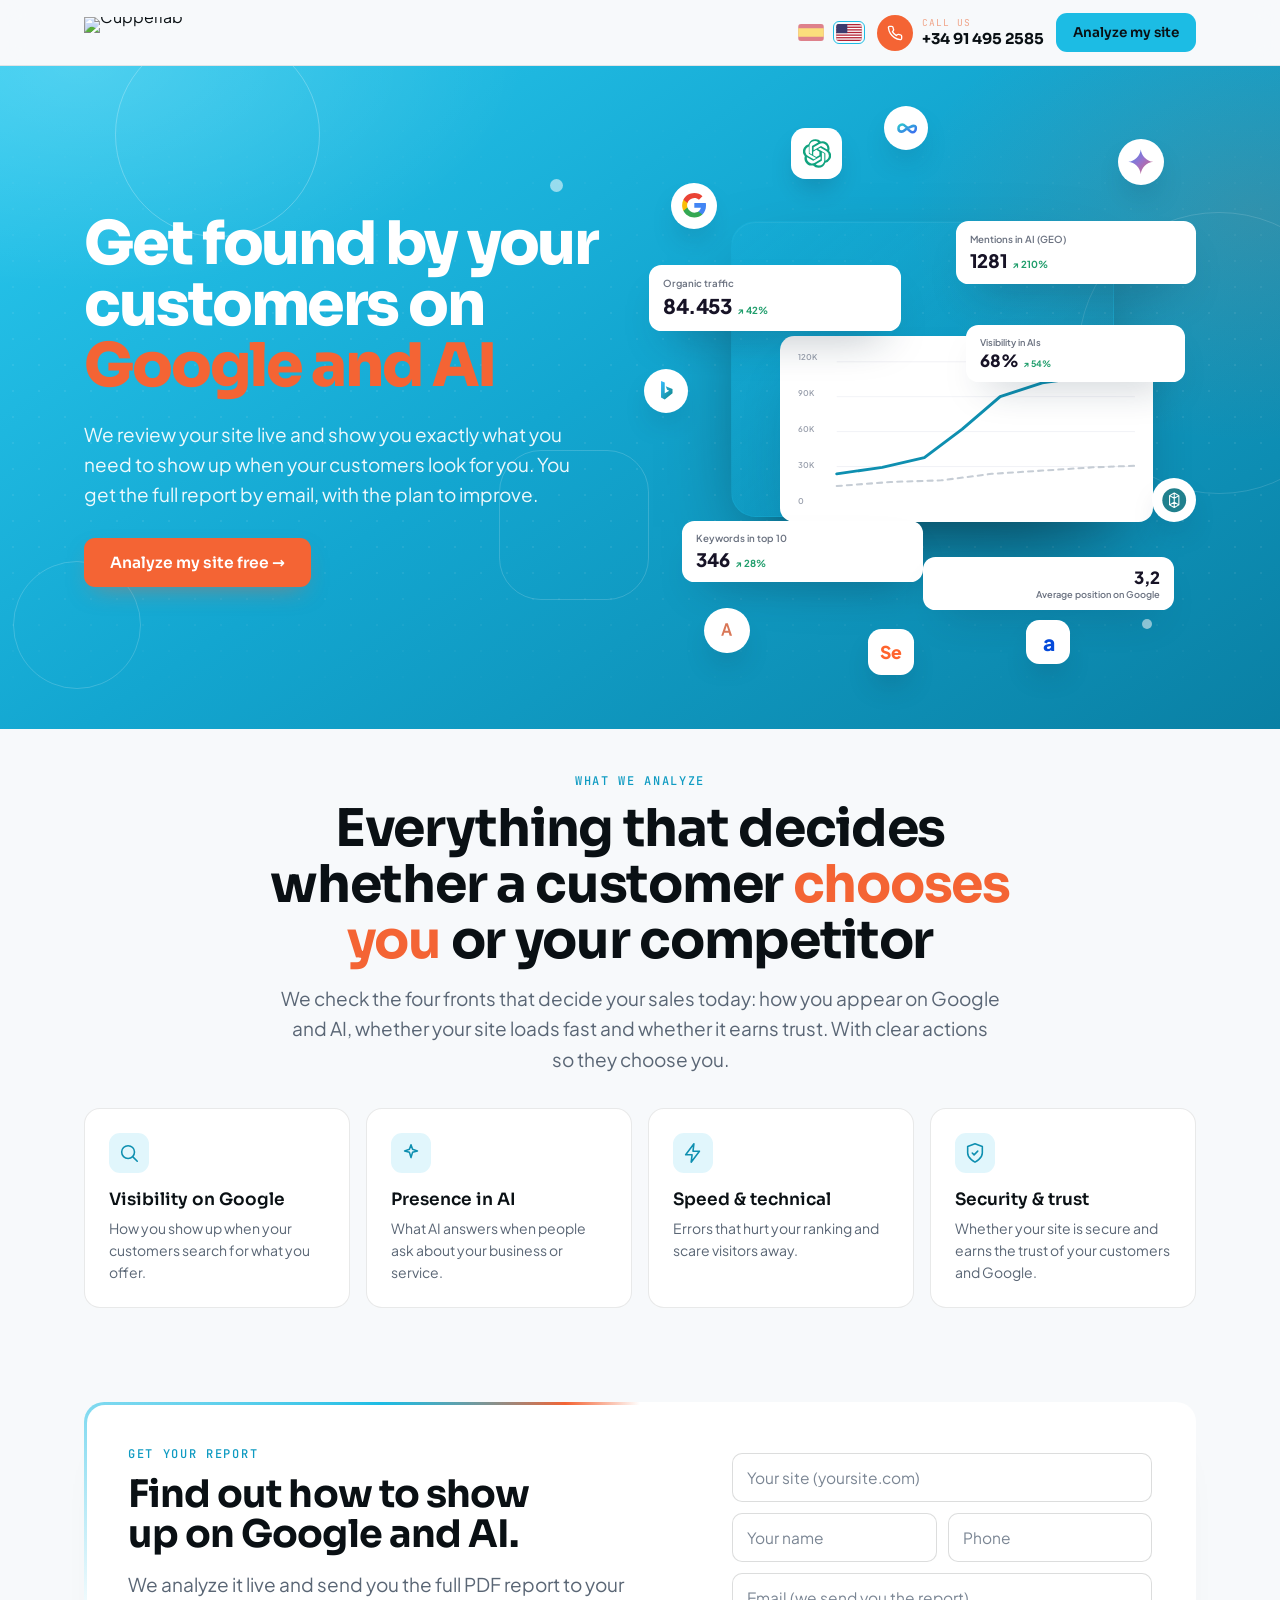
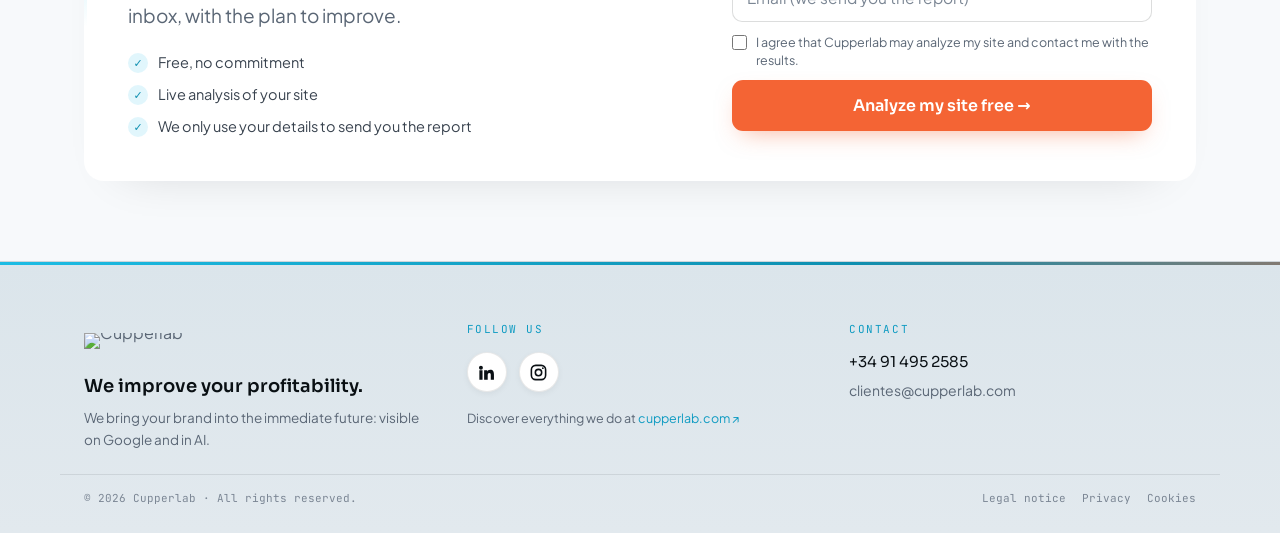
==== commit 8ab12414: "Web: solo hallazgos principales (máx. 6, críticos primero); el detalle completo va en el PDF" ====
--- a/app/templates/index.html
+++ b/app/templates/index.html
@@ -682,7 +682,7 @@
     perf_kick:["01 · Rendimiento","01 · Performance"],
     perf_h:["Velocidad y experiencia de carga","Speed and loading experience"],
     cls_critico:["Crítico","Critical"],cls_mejorable:["Mejorable","Needs work"],cls_optimo:["Óptimo","Optimal"],
-    hall_title:["Hallazgos de tu sitio","Findings on your site"],
+    hall_title:["Hallazgos principales","Key findings"],
     next_kick:["El siguiente paso","The next step"],
     next_h:["Repasémoslo juntos en 30 minutos","Let's review it together in 30 minutes"],
     next_p:["En una videollamada corta te enseñamos, sobre tu propia web, los cambios que más te van a mover para vender más. Gratis y sin compromiso.","In a short video call we show you, on your own site, the changes that will move you most to sell more. Free, no commitment."],
@@ -1398,23 +1398,43 @@
     document.getElementById("hallTitle").textContent=t("hall_title");
     function hc(x){var isC=x.sev==="critico";var nfo=findInfo(x.t+" "+(x.d||""));var info=nfo?'<span class="info" tabindex="0" aria-label="'+esc(nfo)+'"><svg viewBox="0 0 24 24" width="14" height="14" fill="none" stroke="currentColor" stroke-width="2.1" stroke-linecap="round"><circle cx="12" cy="12" r="9"/><path d="M12 11v5"/><path d="M12 7.6v.1"/></svg><span class="tip">'+esc(nfo)+'</span></span>':'';return '<div class="hcard'+(isC?"":" op")+'"><span class="htag">'+(isC?t("tag_critico"):t("tag_oportunidad"))+'</span><p class="hti">'+esc(x.t)+info+'</p><p class="hd2">'+esc(x.d)+'</p></div>';}
     var hgroups=[
-      {ic:"ai",c:P("Visibilidad en la IA (GEO)","AI visibility (GEO)"),f:geoFindings(r)},
-      {ic:"speed",c:P("Velocidad y rendimiento","Speed & performance"),f:perfFindings(r)},
-      {ic:"seo",c:P("SEO on-page","On-page SEO"),f:onpageFindings(r)},
-      {ic:"content",c:P("Contenido y relevancia","Content & relevance"),f:contentFindings(r)},
-      {ic:"tech",c:P("Salud técnica e indexación","Technical & indexing"),f:techFindings(r)},
-      {ic:"geo",c:P("Datos estructurados (Schema)","Structured data (Schema)"),f:schemaFindings(r)},
-      {ic:"geo",c:P("Presencia local y reputación","Local presence & reputation"),f:localFindings(r)},
-      {ic:"shield",c:P("Seguridad","Security"),f:securityFindings(r)}
+      {ic:"ai",k:"geo",c:P("Visibilidad en la IA (GEO)","AI visibility (GEO)"),f:geoFindings(r)},
+      {ic:"speed",k:"perf",c:P("Velocidad y rendimiento","Speed & performance"),f:perfFindings(r)},
+      {ic:"seo",k:"seo",c:P("SEO on-page","On-page SEO"),f:onpageFindings(r)},
+      {ic:"content",k:"content",c:P("Contenido y relevancia","Content & relevance"),f:contentFindings(r)},
+      {ic:"tech",k:"tech",c:P("Salud técnica e indexación","Technical & indexing"),f:techFindings(r)},
+      {ic:"geo",k:"schema",c:P("Datos estructurados (Schema)","Structured data (Schema)"),f:schemaFindings(r)},
+      {ic:"geo",k:"local",c:P("Presencia local y reputación","Local presence & reputation"),f:localFindings(r)},
+      {ic:"shield",k:"sec",c:P("Seguridad","Security"),f:securityFindings(r)}
     ];
+    // Web = vistazo rápido: solo los hallazgos principales (críticos primero, luego los de las dimensiones más flojas).
+    // El detalle completo (hasta 6 por bloque) va en el PDF que se envía por correo.
+    var TOP_FINDINGS=6;
+    var dimScore={};dims.forEach(function(d){if(d.score!=null&&d.grp){dimScore[d.grp]=(dimScore[d.grp]==null)?d.score:Math.min(dimScore[d.grp],d.score);}});
+    var pool=[],total=0;
+    hgroups.forEach(function(g){
+      var items=(g.f||[]);total+=items.length;
+      items.forEach(function(x,idx){pool.push({x:x,c:g.c,ic:g.ic,idx:idx,sc:(dimScore[g.k]!=null?dimScore[g.k]:60)});});
+    });
+    pool.sort(function(a,b){
+      var ca=a.x.sev==="critico"?0:1,cb=b.x.sev==="critico"?0:1;
+      if(ca!==cb)return ca-cb;            // críticos primero
+      if(a.sc!==b.sc)return a.sc-b.sc;    // dimensión más floja primero
+      return a.idx-b.idx;                 // orden original dentro del bloque
+    });
+    // máximo 2 por bloque para que no se coma todo una sola dimensión
+    var perCat={},top=[];
+    pool.forEach(function(e){if(top.length>=TOP_FINDINGS)return;perCat[e.c]=(perCat[e.c]||0);if(perCat[e.c]>=2)return;perCat[e.c]++;top.push(e);});
     var hh="";
-    hgroups.forEach(function(g){
-      var items=(g.f||[]).slice().sort(function(a,b){return (a.sev==="critico"?0:1)-(b.sev==="critico"?0:1);}).slice(0,6);
-      if(!items.length)return;
-      var nc=items.filter(function(x){return x.sev==="critico";}).length;
-      hh+='<div class="hcat"><span class="di" style="width:20px;height:20px;border-radius:6px;background:var(--cyd);color:var(--cy-d);display:inline-flex;align-items:center;justify-content:center">'+icon(g.ic)+'</span>'+esc(g.c)+'<span class="hcn">'+items.length+(nc?" · "+nc+" "+P("crítico"+(nc>1?"s":""),"critical"):"")+'</span></div>';
-      hh+='<div class="dgrid" style="margin-bottom:8px">'+items.map(hc).join("")+'</div>';
-    });
+    if(top.length){
+      var nc=top.filter(function(e){return e.x.sev==="critico";}).length;
+      hh+='<div class="hcat">'+P("Lo más importante","What matters most")+'<span class="hcn">'+top.length+(nc?" · "+nc+" "+P("crítico"+(nc>1?"s":""),"critical"):"")+'</span></div>';
+      hh+='<div class="dgrid" style="margin-bottom:8px">'+top.map(function(e){
+        return hc(e.x).replace('<span class="htag">','<span class="htag" style="display:inline-flex;align-items:center;gap:6px"><span class="di" style="width:16px;height:16px;border-radius:4px;background:var(--cyd);color:var(--cy-d);display:inline-flex;align-items:center;justify-content:center">'+icon(e.ic)+'</span>'+esc(e.c)+' · ');
+      }).join("")+'</div>';
+      var rest=total-top.length;
+      if(rest>0)hh+='<p style="font-size:.86rem;color:var(--mut3);margin:10px 0 0">'+P("Hay "+rest+" hallazgo"+(rest>1?"s":"")+" más, con el detalle técnico y el plan de acción, en el informe PDF que te enviamos por correo.","There are "+rest+" more finding"+(rest>1?"s":"")+", with technical detail and the action plan, in the PDF report we're emailing you.")+'</p>';
+    }
     var hg=document.getElementById("hallGrid");hg.className="";hg.innerHTML=hh;
 
     var dd=r.domain||P("tu web","your site");
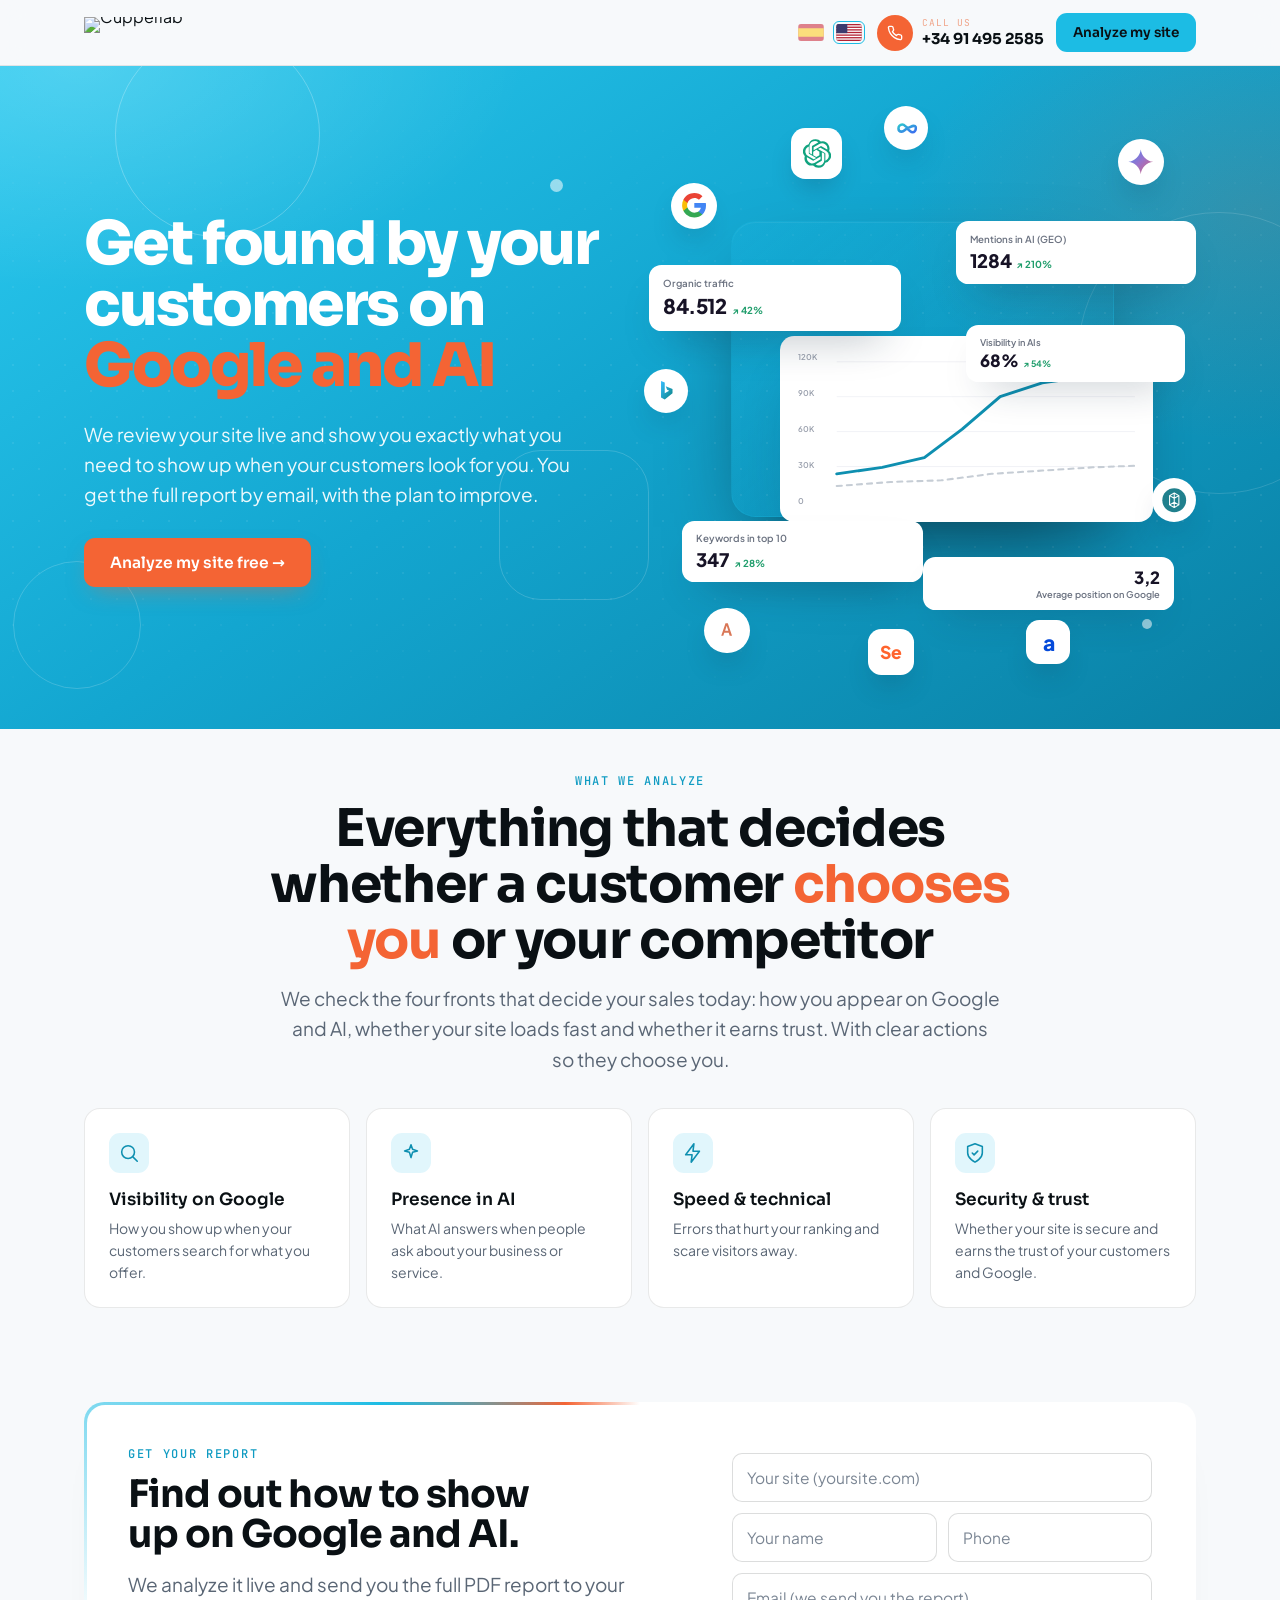
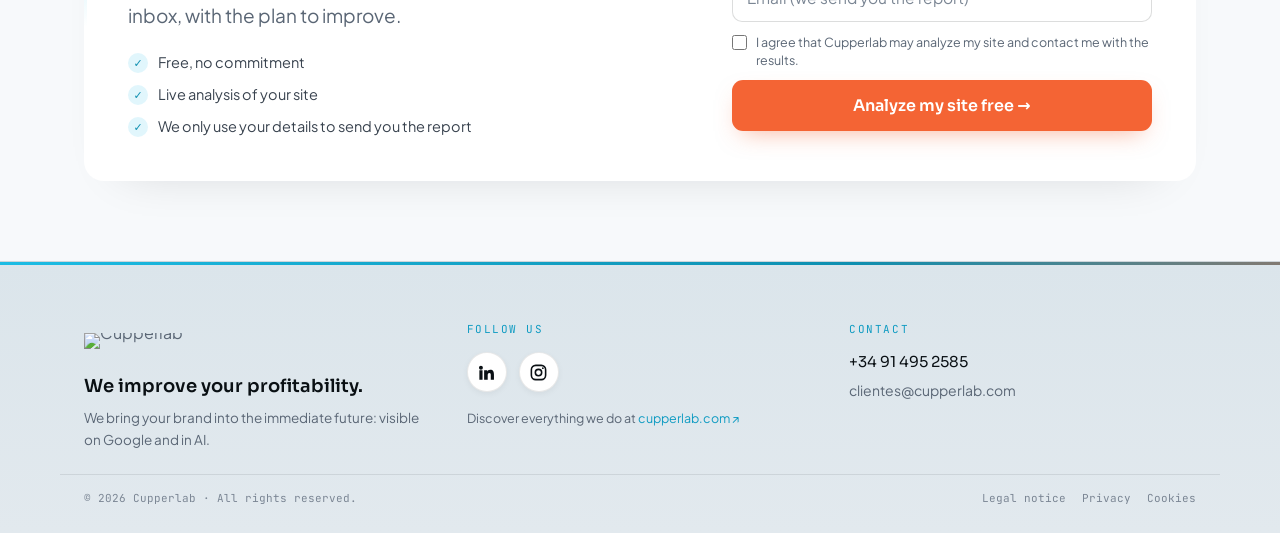
==== commit e89b872c: "Indexacion honesta: muestra topada != total; sin falso "poco indexado" Serper en site: devuelve solo" ====
--- a/app/templates/index.html
+++ b/app/templates/index.html
@@ -1031,11 +1031,11 @@
     var sig=r.signals||{},ix=r.indexation||{},meta=r.meta||{},opb=(r.onpage||{}).broken||{};
     if(sig.home_status==null&&!sig.sitemap&&!ix.indexed)return null;
     var st=[],add=function(k,s,w){st.push({k:k,s:s,w:w});};
-    var pages=sig.pages_found||0,idx=(ix.indexed_estimate!=null?ix.indexed_estimate:(ix.indexed?(ix.sample_count||0):0));
-    // La indexación se mide con un buscador proxy (Bing/DuckDuckGo), no con Google
-    // directo, así que NO es fiable al 100%: solo puntúa si hay dato, y nunca "bad".
-    var hasIdx=(ix.indexed||ix.indexed_estimate!=null||(ix.sample_count||0)>0);
-    if(hasIdx)add("index",(pages>0&&idx<pages*0.3)?"warn":"ok",20);
+    var pages=sig.pages_found||0,estIdx=ix.indexed_estimate;
+    // Solo avisamos "poco indexado" si Google nos dio el TOTAL REAL (estIdx numérico).
+    // Si solo hay una muestra topada (estIdx=null pero indexado), es "ok": indexado, total desconocido.
+    if(typeof estIdx==="number"&&estIdx>0)add("index",(pages>0&&estIdx<pages*0.3)?"warn":"ok",20);
+    else if(ix.indexed||ix.count_capped)add("index","ok",20);
     var comp=sig.sitemap_comp||{},dirty=sig.sitemap&&(((comp.etiquetas||0)>(comp.paginas||0))||((comp.fichas||0)>(comp.paginas||0)));
     add("sitemap",!sig.sitemap?"bad":(dirty?"warn":"ok"),14);
     var rob=sig.robots_info||{},robBad=!!(rob.blocks_all||(rob.blocks_render&&rob.blocks_render.length)||(rob.blocks_content&&rob.blocks_content.length));
@@ -1051,7 +1051,7 @@
     var val={ok:100,warn:55,bad:0},sw=0,ss=0;st.forEach(function(p){sw+=p.w;ss+=val[p.s]*p.w;});
     var score=sw?Math.round(ss/sw):0;
     var GOOD={index:P("Google te tiene indexado","Google has you indexed"),sitemap:P("tienes mapa del sitio","you have a sitemap"),robots:P("tu robots.txt no bloquea nada importante","your robots.txt blocks nothing important"),indexable:P("tu web permite indexarse (sin 'noindex')","your site allows indexing (no 'noindex')"),broken:P("no hay enlaces rotos","no broken links"),status:P("el servidor responde correctamente","the server responds correctly"),https:P("tu conexión es segura y forzada (HTTPS)","your connection is secure and forced (HTTPS)"),mobile:P("está preparada para móvil","it's mobile-ready"),www:P("www y no-www están unificadas","www and non-www are unified")};
-    var BAD={index:((!ix.indexed&&!idx)?P("Google apenas te tiene indexado","Google barely has you indexed"):P("Google indexa menos páginas de las que tienes","Google indexes fewer pages than you have")),sitemap:(!sig.sitemap?P("no tienes mapa del sitio (sitemap)","you have no sitemap"):P("tu sitemap está sucio (etiquetas/fichas en vez de páginas)","your sitemap is messy (tags/files instead of pages)")),robots:(!sig.robots?P("no tienes robots.txt","you have no robots.txt"):(rob.blocks_all?P("tu robots.txt bloquea TODO el sitio a Google","your robots.txt blocks the WHOLE site from Google"):((rob.blocks_render&&rob.blocks_render.length)?P("tu robots.txt bloquea CSS/JS que Google necesita para ver la web","your robots.txt blocks CSS/JS Google needs to render the site"):((rob.blocks_content&&rob.blocks_content.length)?P("tu robots.txt bloquea secciones de contenido","your robots.txt blocks content sections"):P("tu robots.txt no declara el sitemap","your robots.txt doesn't declare the sitemap"))))),indexable:P("tu web se bloquea a sí misma con 'noindex'","your site blocks itself with 'noindex'"),broken:(brkIdx>0?P("Google tiene indexadas páginas rotas (404)","Google has broken pages indexed (404)"):P("hay enlaces rotos (404)","there are broken links (404)")),status:P("el servidor no responde con 200","the server doesn't respond with 200"),https:(sig.https===false?P("tu web no usa HTTPS","your site doesn't use HTTPS"):P("no fuerzas HTTPS (queda contenido inseguro)","you don't force HTTPS (insecure content remains)")),mobile:P("no está declarada como apta para móvil","it isn't declared mobile-ready"),www:(w.duplicate?P("tu web abre con www y sin www a la vez (contenido duplicado)","your site opens with and without www at once (duplicate content)"):P("una versión (www o no-www) da error en vez de redirigir","one version (www or non-www) errors out instead of redirecting"))};
+    var BAD={index:((!ix.indexed&&!ix.count_capped)?P("Google apenas te tiene indexado","Google barely has you indexed"):P("Google indexa menos páginas de las que tienes","Google indexes fewer pages than you have")),sitemap:(!sig.sitemap?P("no tienes mapa del sitio (sitemap)","you have no sitemap"):P("tu sitemap está sucio (etiquetas/fichas en vez de páginas)","your sitemap is messy (tags/files instead of pages)")),robots:(!sig.robots?P("no tienes robots.txt","you have no robots.txt"):(rob.blocks_all?P("tu robots.txt bloquea TODO el sitio a Google","your robots.txt blocks the WHOLE site from Google"):((rob.blocks_render&&rob.blocks_render.length)?P("tu robots.txt bloquea CSS/JS que Google necesita para ver la web","your robots.txt blocks CSS/JS Google needs to render the site"):((rob.blocks_content&&rob.blocks_content.length)?P("tu robots.txt bloquea secciones de contenido","your robots.txt blocks content sections"):P("tu robots.txt no declara el sitemap","your robots.txt doesn't declare the sitemap"))))),indexable:P("tu web se bloquea a sí misma con 'noindex'","your site blocks itself with 'noindex'"),broken:(brkIdx>0?P("Google tiene indexadas páginas rotas (404)","Google has broken pages indexed (404)"):P("hay enlaces rotos (404)","there are broken links (404)")),status:P("el servidor no responde con 200","the server doesn't respond with 200"),https:(sig.https===false?P("tu web no usa HTTPS","your site doesn't use HTTPS"):P("no fuerzas HTTPS (queda contenido inseguro)","you don't force HTTPS (insecure content remains)")),mobile:P("no está declarada como apta para móvil","it isn't declared mobile-ready"),www:(w.duplicate?P("tu web abre con www y sin www a la vez (contenido duplicado)","your site opens with and without www at once (duplicate content)"):P("una versión (www o no-www) da error en vez de redirigir","one version (www or non-www) errors out instead of redirecting"))};
     var desc=mkDesc(st,GOOD,BAD,P("Base técnica correcta: Google te rastrea e indexa sin problemas (HTTPS, sitemap, robots y sin enlaces rotos).","Technically sound: Google crawls and indexes you fine (HTTPS, sitemap, robots and no broken links)."));
     return {score:score,desc:desc,points:st};
   }
@@ -1061,7 +1061,7 @@
     var w=sig.www||{};
     if(w.duplicate)out.push({sev:"critico",t:P("Tu web abre con www y sin www a la vez","Your site opens with and without www at once"),d:P("Tanto "+host+" como www."+host+" responden por separado, así que Google ve DOS webs iguales y reparte tu fuerza entre las dos (contenido duplicado). Elige una versión y redirige la otra con 301.","Both "+host+" and www."+host+" respond separately, so Google sees TWO identical sites and splits your strength between them (duplicate content). Pick one version and 301-redirect the other.")});
     else if(w.one_fails&&w.broken_host)out.push({sev:"op",t:P("Una versión (www / no-www) da error","One version (www / non-www) errors out"),d:P(w.broken_host+" da error en vez de redirigir a la versión buena. Si alguien la enlaza o la escribe, se encuentra un fallo. Configura una redirección 301 de "+w.broken_host+" a "+(w.canonical_host||host)+".",w.broken_host+" returns an error instead of redirecting to the good version. If someone links or types it, they hit a failure. Set a 301 redirect from "+w.broken_host+" to "+(w.canonical_host||host)+".")});
-    var pages=sig.pages_found||0,idx=(ix.indexed_estimate!=null?ix.indexed_estimate:(ix.indexed?(ix.sample_count||0):0));
+    var pages=sig.pages_found||0,estIdx=ix.indexed_estimate;
     if(sig.https===false)out.push({sev:"critico",t:P("Tu web no tiene conexión segura (HTTPS)","Your site has no secure connection (HTTPS)"),d:P("Los navegadores la marcan como 'no segura' y Google la penaliza. Es lo primero a corregir: instala el certificado SSL.","Browsers flag it as 'not secure' and Google penalizes it. Fix this first: install the SSL certificate.")});
     else if(sig.https_forced===false)out.push({sev:"op",t:P("No fuerzas HTTPS","You don't force HTTPS"),d:P("Tu web abre en HTTPS pero no redirige http a https. Configura la redirección 301 para no dividir señales ni servir contenido inseguro.","Your site opens on HTTPS but doesn't redirect http to https. Set the 301 redirect so signals aren't split and no insecure content is served.")});
     var brkIdx=(ix.broken_indexed||[]);
@@ -1079,8 +1079,7 @@
       if(rob.blocks_content&&rob.blocks_content.length)out.push({sev:"op",t:P("Tu robots.txt bloquea secciones de contenido","Your robots.txt blocks content sections"),d:P("Estás impidiendo que Google rastree "+rob.blocks_content.slice(0,3).join(", ")+". Si ahí hay contenido que quieres posicionar, no aparecerá en Google. Revisa que solo bloquees lo que de verdad no debe indexarse (admin, carrito, búsquedas).","You're preventing Google from crawling "+rob.blocks_content.slice(0,3).join(", ")+". If that's content you want to rank, it won't show on Google. Make sure you only block what truly shouldn't be indexed (admin, cart, search).")});
       if(!sig.sitemap_in_robots&&sig.sitemap)out.push({sev:"op",t:P("Tu robots.txt no declara el sitemap","Your robots.txt doesn't declare the sitemap"),d:P("Añade la línea 'Sitemap:' con la URL de tu mapa del sitio en el robots.txt para que Google lo encuentre antes.","Add a 'Sitemap:' line with your sitemap URL in robots.txt so Google finds it sooner.")});
     }
-    var hasIdxData=(ix.indexed||ix.indexed_estimate!=null||(ix.sample_count||0)>0);
-    if(hasIdxData&&pages>0&&idx<pages*0.3)out.push({sev:"op",t:P("Revisa tu cobertura de indexación","Review your indexing coverage"),d:P("Rastreamos ~"+pages+" páginas y en el buscador aparecen alrededor de "+idx+". La medición es orientativa (no consultamos Google directo); confírmalo en Search Console (Cobertura) y refuerza el sitemap y los enlaces internos.","We crawled ~"+pages+" pages and about "+idx+" show in search. This is an estimate (we don't query Google directly); confirm it in Search Console (Coverage) and reinforce the sitemap and internal links.")});
+    if(typeof estIdx==="number"&&estIdx>0&&pages>0&&estIdx<pages*0.3)out.push({sev:"op",t:P("Revisa tu cobertura de indexación","Review your indexing coverage"),d:P("Rastreamos ~"+pages+" páginas y en Google aparecen alrededor de "+estIdx+". Confírmalo en Search Console (Cobertura) y refuerza el sitemap y los enlaces internos.","We crawled ~"+pages+" pages and about "+estIdx+" show in Google. Confirm it in Search Console (Coverage) and reinforce the sitemap and internal links.")});
     if(!meta.viewport)out.push({sev:"op",t:P("No está preparada para móvil","Not mobile-ready"),d:P("Falta la etiqueta viewport. Google indexa en modo móvil primero; sin esto se ve mal en el teléfono y pierdes posiciones.","The viewport tag is missing. Google indexes mobile-first; without it the site looks bad on phones and you lose rankings.")});
     return out;
   }
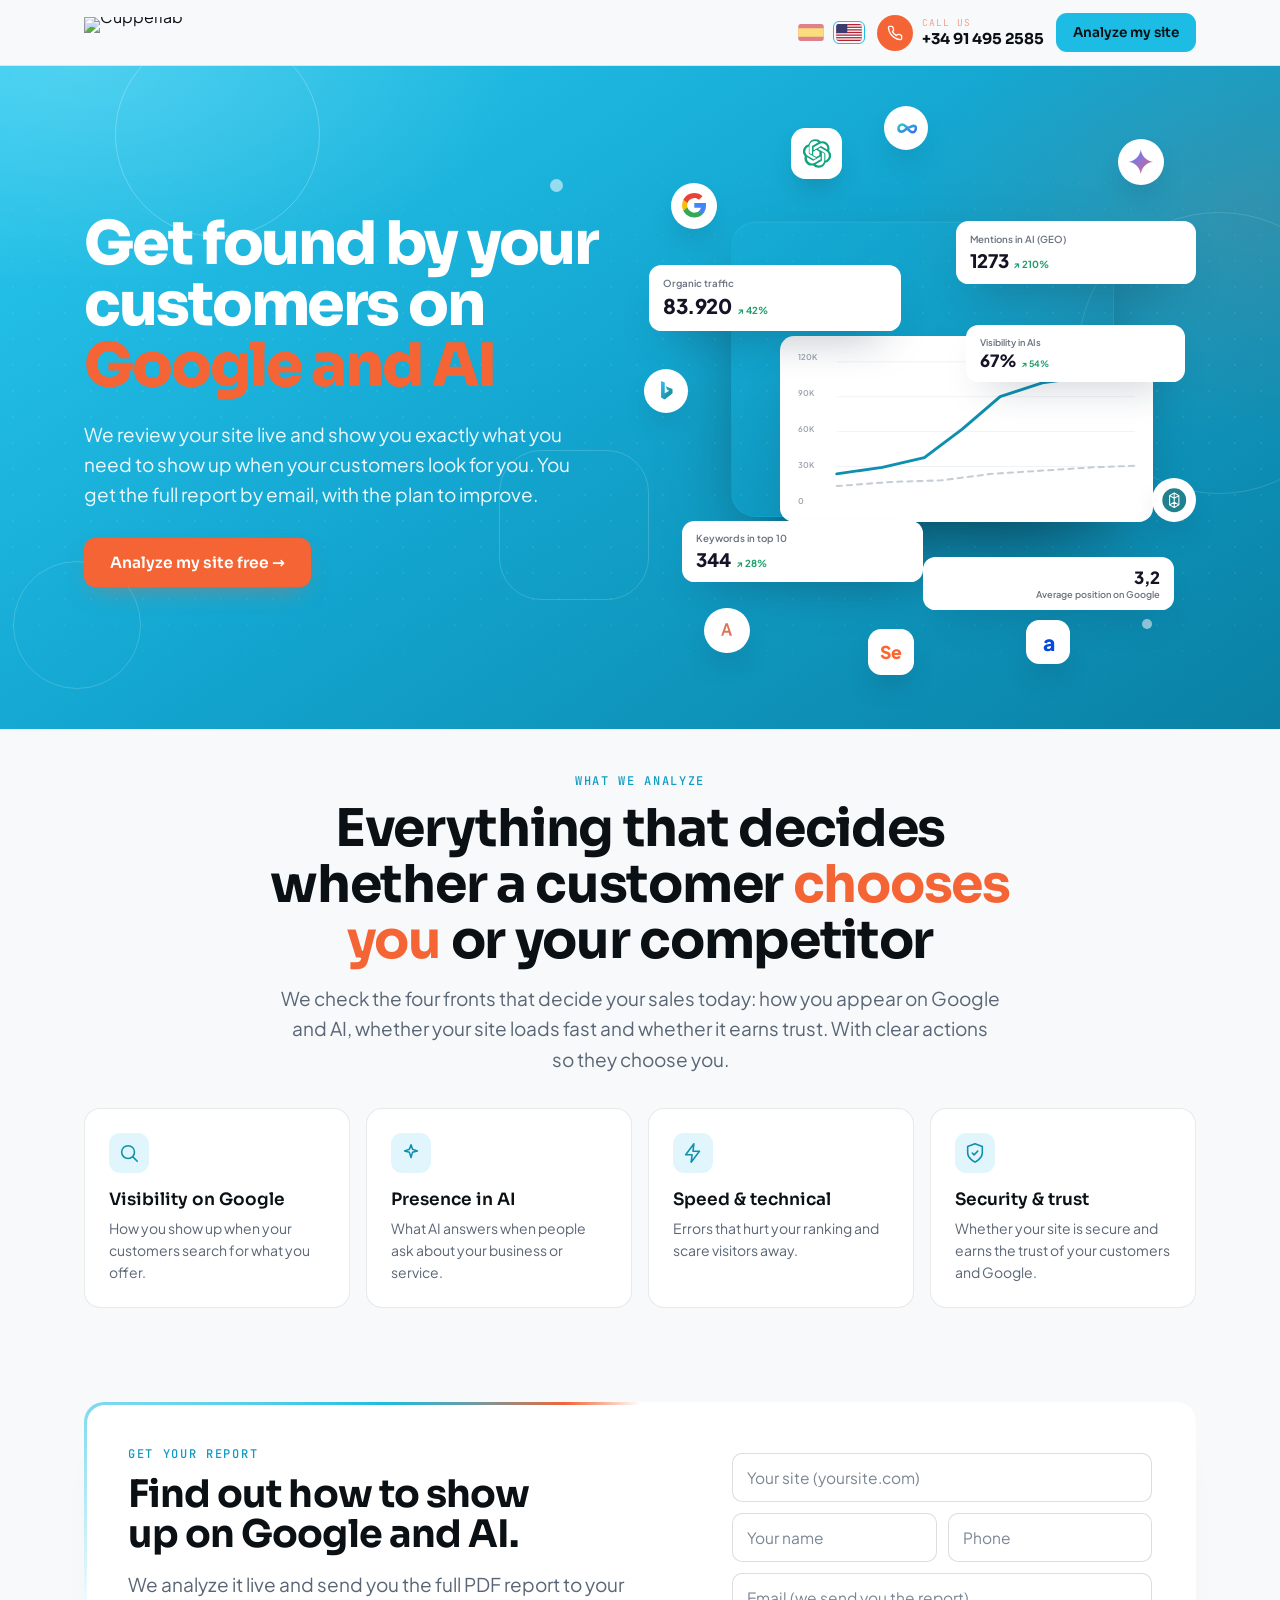
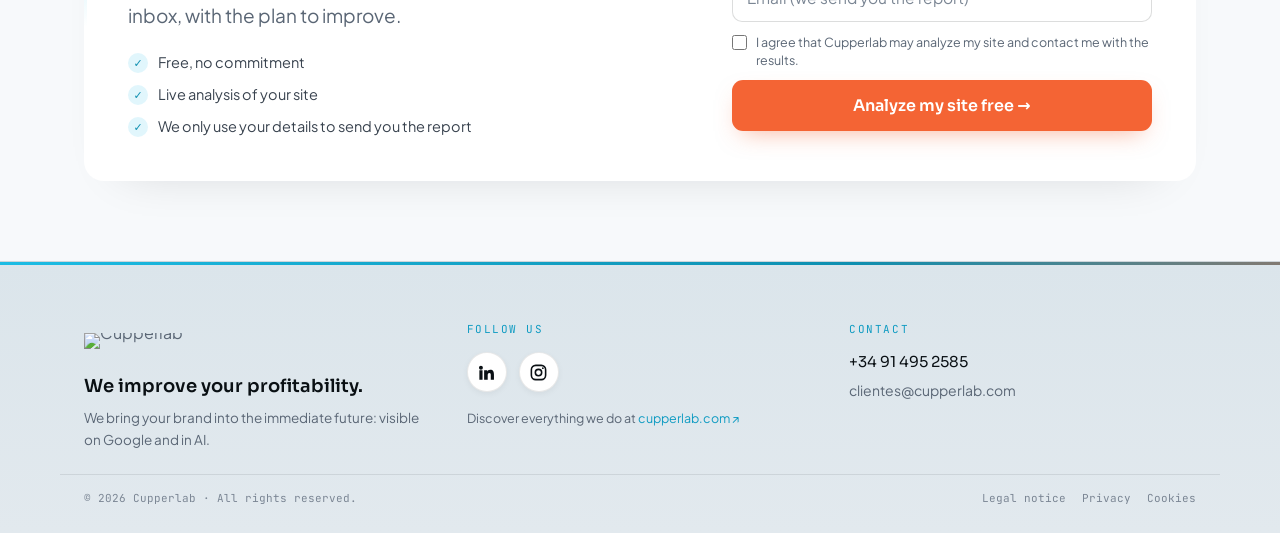
==== commit 0e54decb: "Credibilidad: charset correcto, pais por ccTLD, ficha solo verificada, H1/thin sin falsos, fuera tes" ====
--- a/app/templates/index.html
+++ b/app/templates/index.html
@@ -1174,11 +1174,10 @@
     var types=(op.schema&&op.schema.types)||meta.schema_types||[];
     var lb=types.some(function(t){return /localbusiness|professionalservice/.test(t);});
     var gbp=ai.gbp,rev=ai.gbp_reviews_n;  // rev null = no se pudo leer (distinto de 0)
-    var hasTest=!!meta.has_testimonials;
     var st=[],add=function(k,s,w){st.push({k:k,s:s,w:w});};
     add("gbp",gbp===true?"ok":(gbp===false?"bad":"warn"),24);
-    // Reputación: reseñas reales de la ficha > testimonios visibles en la web > nada.
-    add("reviews",(gbp&&rev>0)?"ok":((hasTest||gbp)?"warn":"bad"),22);
+    // Reputación: SOLO reseñas reales de la ficha de Google (dato fiable).
+    add("reviews",(gbp&&rev>0)?"ok":(gbp?"warn":"bad"),22);
     add("nap",(meta.has_address&&meta.has_phone)?"ok":((meta.has_address||meta.has_phone)?"warn":"bad"),16);
     add("map",(meta.has_map||meta.has_geo)?"ok":"warn",12);
     add("lb",lb?"ok":"warn",16);
@@ -1187,9 +1186,8 @@
     var val={ok:100,warn:55,bad:0},sw=0,ss=0;st.forEach(function(p){sw+=p.w;ss+=val[p.s]*p.w;});
     var score=sw?Math.round(ss/sw):0;
     var GOOD={gbp:P("tienes ficha de Google Business","you have a Google Business profile"),reviews:P("tienes reseñas ("+rev+")","you have reviews ("+rev+")"),nap:P("tu dirección y teléfono están claros","your address and phone are clear"),map:P("incrustas un mapa en tu web","you embed a map on your site"),lb:P("marcas tu negocio con datos estructurados","you mark up your business with structured data"),hours:P("publicas tus horarios","you publish your opening hours"),categoria:P("tu ficha tiene categoría definida","your profile has a set category")};
-    // reviews en BAD: distingue "muestras testimonios en tu web (falta marcarlos)" de
-    // "no tienes reseñas visibles"; y no afirma "0 reseñas" si no se pudo leer la ficha.
-    var revBad=gbp?(rev===0?P("tu ficha no tiene reseñas","your profile has no reviews"):(hasTest?P("muestras testimonios en tu web, márcalos como reseñas (Review)","you show testimonials on your site, mark them up as reviews (Review)"):P("aún no confirmamos reseñas en tu ficha","we couldn't confirm reviews on your profile"))):(hasTest?P("muestras testimonios en tu web, pero sin ficha ni marcado de reseñas","you show testimonials on your site, but no profile or review markup"):P("no tienes reseñas visibles","you have no visible reviews"));
+    // reviews en BAD: solo el hecho fiable de la ficha de Google (no afirma "0" si no se leyó).
+    var revBad=gbp?(rev===0?P("tu ficha no tiene reseñas","your profile has no reviews"):P("aún no confirmamos reseñas en tu ficha","we couldn't confirm reviews on your profile")):P("no encontramos reseñas en Google","we found no reviews on Google");
     var BAD={gbp:P("no encontramos tu ficha de Google Business","we couldn't find your Google Business profile"),reviews:revBad,nap:((meta.has_address||meta.has_phone)?P("faltan datos de contacto (dirección o teléfono)","contact details are incomplete (address or phone)"):P("no muestras dirección ni teléfono","you show no address or phone")),map:P("no incrustas un mapa en tu web","you don't embed a map on your site"),lb:P("no marcas tu negocio con datos estructurados (LocalBusiness)","you don't mark up your business (LocalBusiness)"),hours:P("no publicas tus horarios de atención","you don't publish opening hours"),categoria:P("tu ficha no tiene una categoría clara","your profile has no clear category")};
     var desc=mkDesc(st,GOOD,BAD,P("Buena presencia local: ficha, reseñas y ubicación en orden.","Good local presence: profile, reviews and location in order."));
     return {score:score,desc:desc,points:st};
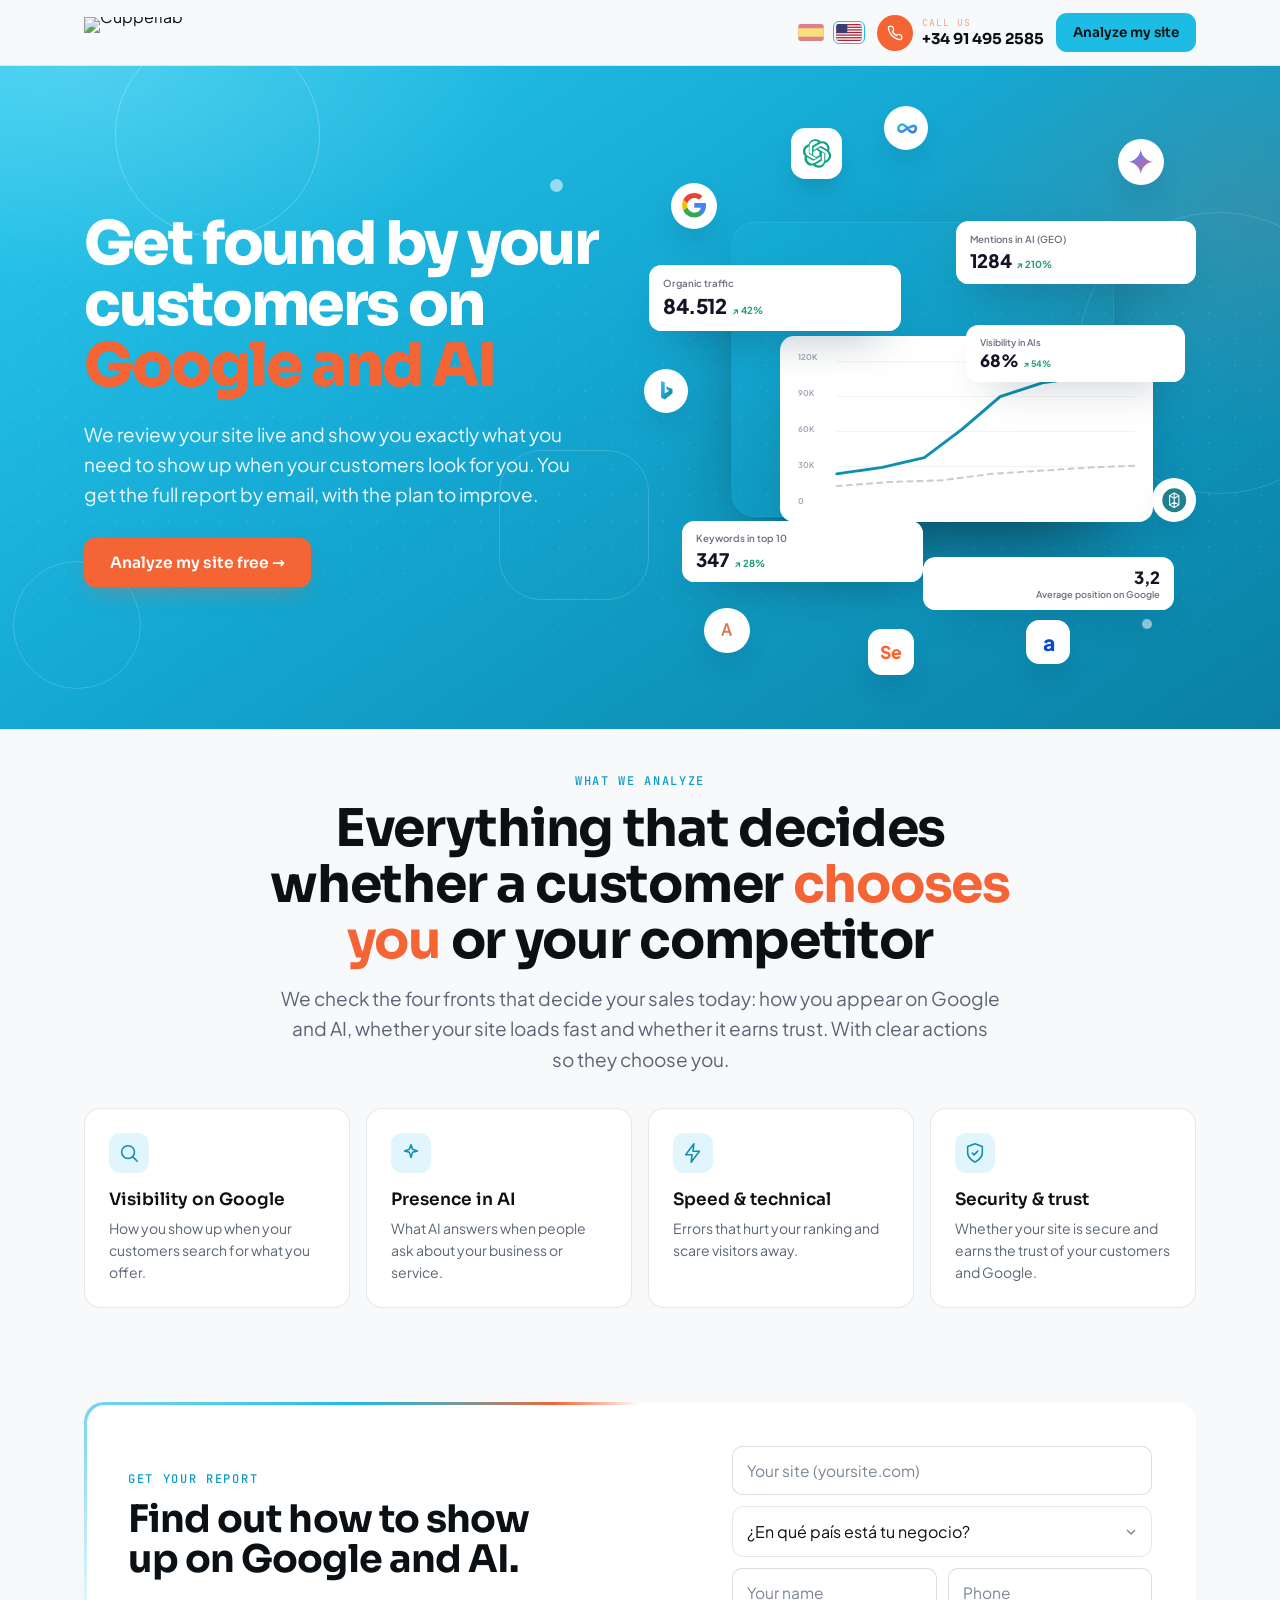
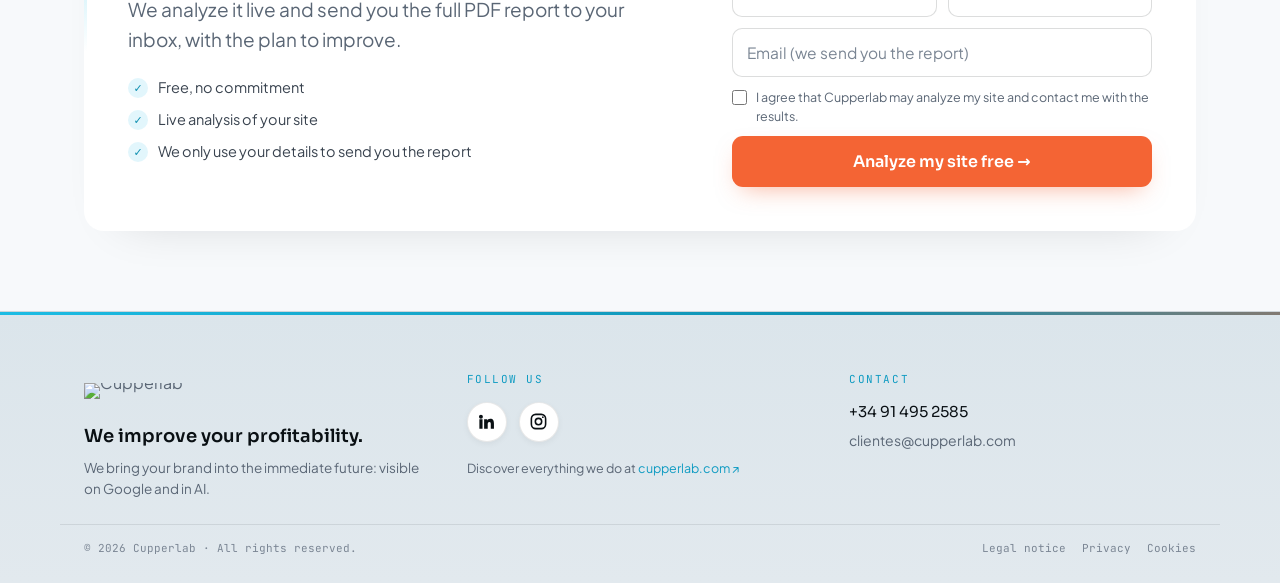
==== commit 5268217e: "Formulario pide el PAIS: el analisis de IA/competencia se hace en ESE pais (fin de adivinar) El clie" ====
--- a/app/templates/index.html
+++ b/app/templates/index.html
@@ -509,6 +509,27 @@
       <div>
         <form id="diagForm" class="frm">
           <input id="url" name="url" type="text" required placeholder="Tu web (tunegocio.com)" data-i18n-ph="ph_site" autocomplete="url">
+          <select id="country" name="country" required aria-label="País del negocio"
+                  style="width:100%;padding:14px;border:1px solid var(--line,#d9dee3);border-radius:12px;background:#fff;font:inherit;color:inherit;-webkit-appearance:none;appearance:none;background-image:url('data:image/svg+xml;utf8,<svg xmlns=%22http://www.w3.org/2000/svg%22 width=%2212%22 height=%2212%22 viewBox=%220 0 12 12%22><path d=%22M2 4l4 4 4-4%22 fill=%22none%22 stroke=%22%23888%22 stroke-width=%221.5%22/></svg>');background-repeat:no-repeat;background-position:right 14px center">
+            <option value="" disabled selected data-i18n="ph_country">¿En qué país está tu negocio?</option>
+            <option value="co">Colombia</option>
+            <option value="mx">México</option>
+            <option value="es">España</option>
+            <option value="ar">Argentina</option>
+            <option value="cl">Chile</option>
+            <option value="pe">Perú</option>
+            <option value="ec">Ecuador</option>
+            <option value="pa">Panamá</option>
+            <option value="cr">Costa Rica</option>
+            <option value="gt">Guatemala</option>
+            <option value="do">República Dominicana</option>
+            <option value="uy">Uruguay</option>
+            <option value="py">Paraguay</option>
+            <option value="bo">Bolivia</option>
+            <option value="ve">Venezuela</option>
+            <option value="us">Estados Unidos</option>
+            <option value="pt">Portugal</option>
+          </select>
           <div class="two">
             <input id="name" name="name" type="text" required placeholder="Tu nombre" data-i18n-ph="ph_name" autocomplete="name">
             <input id="phone" name="phone" type="tel" required placeholder="Teléfono" data-i18n-ph="ph_phone" autocomplete="tel">
@@ -1299,13 +1320,14 @@
   /* ===== submit + polling ===== */
   form.addEventListener("submit",function(e){
     e.preventDefault();err.style.display="none";
-    var url=document.getElementById("url").value.trim(),name=document.getElementById("name").value.trim(),email=document.getElementById("email").value.trim(),phone=document.getElementById("phone").value.trim();
+    var url=document.getElementById("url").value.trim(),name=document.getElementById("name").value.trim(),email=document.getElementById("email").value.trim(),phone=document.getElementById("phone").value.trim(),country=document.getElementById("country").value.trim();
     if(!url){err.textContent=P("Falta la dirección de tu sitio.","Your site address is missing.");err.style.display="inline";return;}
+    if(!country){err.textContent=P("Elige el país de tu negocio.","Choose your business country.");err.style.display="inline";return;}
     if(!name){err.textContent=P("Falta tu nombre.","Your name is missing.");err.style.display="inline";return;}
     if(!/.+@.+\..+/.test(email)){err.textContent=P("Necesitamos un correo válido para enviarte el resultado.","We need a valid email to send you the result.");err.style.display="inline";return;}
     if(!phone){err.textContent=P("Falta tu teléfono.","Your phone is missing.");err.style.display="inline";return;}
     if(!document.getElementById("consent").checked){err.textContent=P("Marca la casilla para que podamos analizar tu web.","Tick the box so we can analyze your site.");err.style.display="inline";return;}
-    var payload={url:url,email:email,name:name,phone:phone,company:"",lang:LANG};
+    var payload={url:url,email:email,name:name,phone:phone,company:"",lang:LANG,country:country};
     submitBtn.disabled=true;submitBtn.textContent=P("Analizando…","Analyzing…");
     startConsole(url.trim().replace(/^https?:\/\//i,"").replace(/^www\./i,"").split(/[\/?#]/)[0].toLowerCase());
     goToForm();
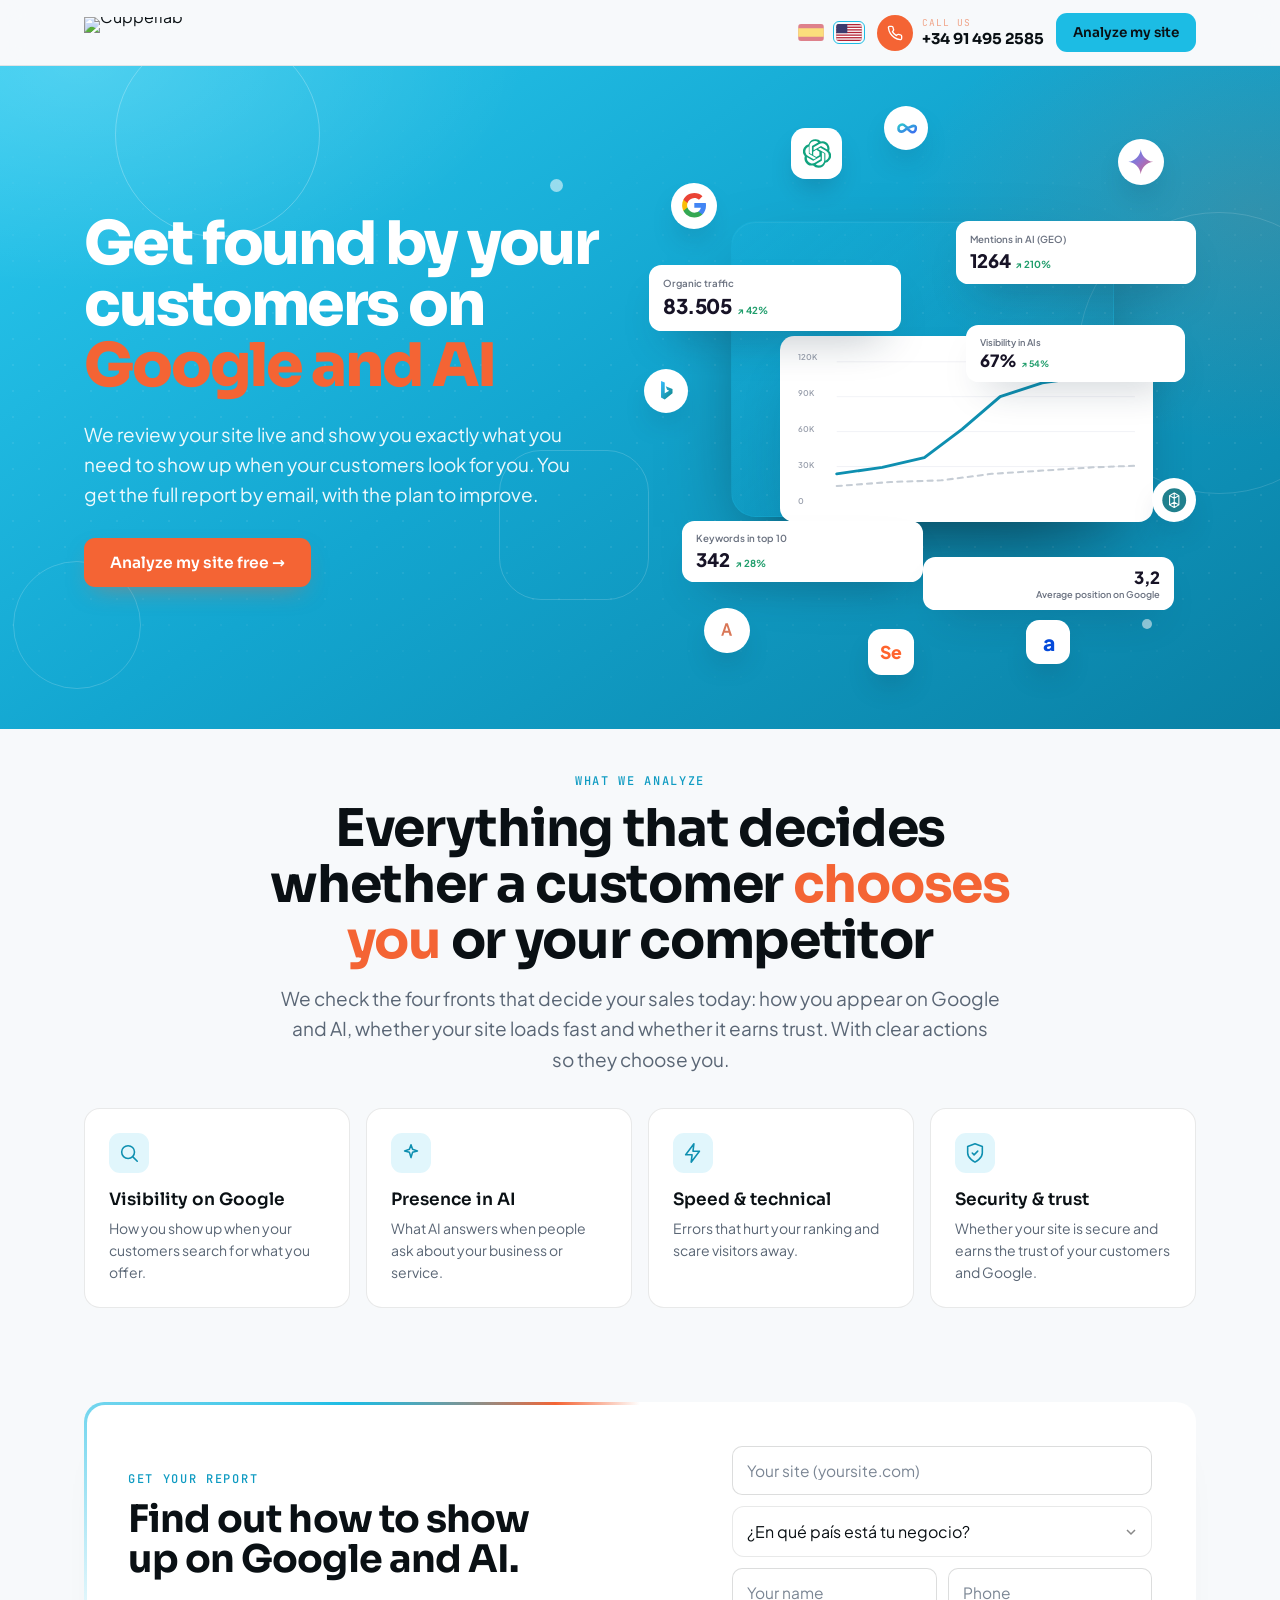
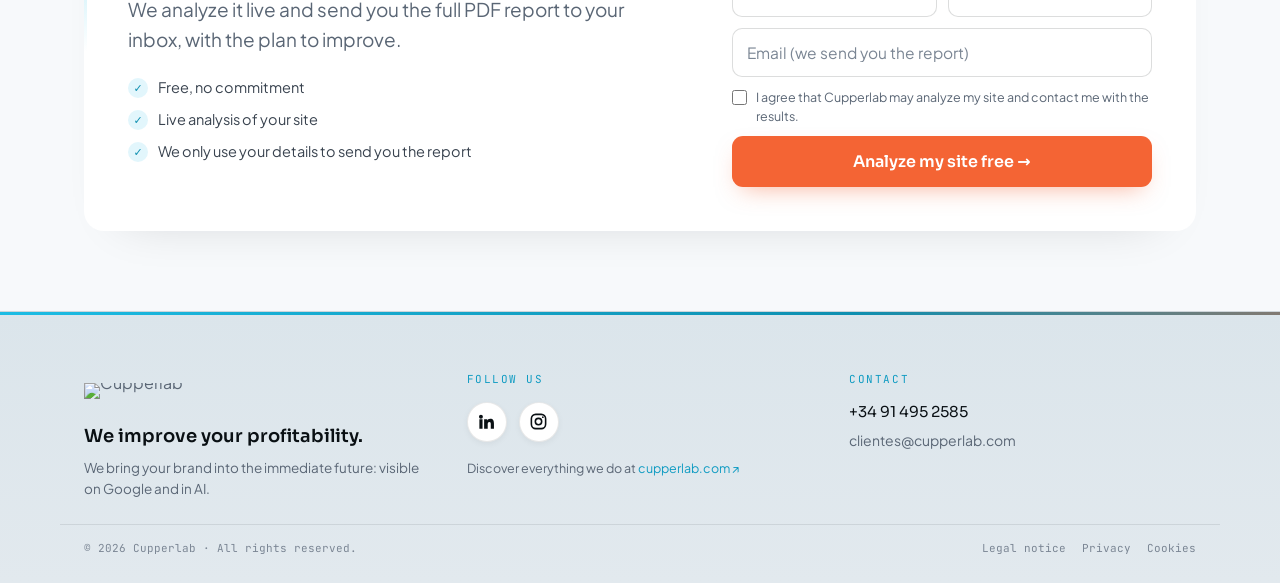
==== commit f33686a5: "Schema/datos estructurados: explicado para novato, sin jerga, sin soluciones; fuera SearchAction - Q" ====
--- a/app/templates/index.html
+++ b/app/templates/index.html
@@ -1141,13 +1141,12 @@
   function schemaFindings(r){
     var m=schemaModel(r);if(!m)return [];
     var by={},out=[];m.points.forEach(function(p){by[p.k]=p.ok;});
-    if(!by.org)out.push({sev:"critico",t:P("Falta el marcado de tu empresa (Organization)","Missing company markup (Organization)"),d:P("El Schema Organization le dice a Google y a la IA tu nombre, logo, contacto y perfiles oficiales. Es la base para que te reconozcan como entidad. Añádelo en todo el sitio.","Organization Schema tells Google and AI your name, logo, contact and official profiles. It's the base for being recognized as an entity. Add it site-wide.")});
-    if(!by.website)out.push({sev:"op",t:P("Falta WebSite + búsqueda del sitio (SearchAction)","Missing WebSite + SearchAction"),d:P("El marcado WebSite con SearchAction permite que Google muestre tu buscador interno en los resultados. Un extra que da imagen de marca sólida.","WebSite markup with SearchAction lets Google show your internal search box in results. An extra that signals a solid brand.")});
-    if(!by.prodserv)out.push({sev:"op",t:P("Falta marcar tus productos o servicios","Product/Service markup missing"),d:P("Marcar cada servicio o producto con Schema ayuda a Google y a la IA a saber exactamente qué ofreces y a mostrarte cuando lo buscan.","Marking each service or product with Schema helps Google and AI know exactly what you offer and show you when it's searched.")});
-    if(!by.review)out.push({sev:"op",t:P("Falta marcar reseñas y valoraciones (Review)","Missing Review/Rating markup"),d:P("El Schema Review/AggregateRating puede mostrar tus estrellas en Google y es una señal que la IA usa para recomendarte. Márcalo si tienes valoraciones.","Review/AggregateRating Schema can show your stars in Google and is a signal AI uses to recommend you. Mark it up if you have ratings.")});
+    if(!by.org)out.push({sev:"critico",t:P("Falta el marcado de tu empresa (Organization)","Missing company markup (Organization)"),d:P("Los datos estructurados son etiquetas invisibles en el código que le explican a Google y a la IA qué es tu negocio (nombre, logo, contacto). Sin la etiqueta de empresa (Organization), no te reconocen como una marca real y fiable.","Structured data are invisible tags in the code that tell Google and AI what your business is (name, logo, contact). Without the company tag (Organization), you're not recognized as a real, trustworthy brand.")});
+    if(!by.prodserv)out.push({sev:"op",t:P("No marcas tus productos o servicios","Products/services not marked up"),d:P("No tienes las etiquetas invisibles que le dicen a Google y a la IA qué productos o servicios ofreces, así que no saben exactamente qué vendes cuando alguien lo busca.","You don't have the invisible tags that tell Google and AI which products or services you offer, so they don't know exactly what you sell when someone searches.")});
+    if(!by.review)out.push({sev:"op",t:P("Tus reseñas no aparecen como estrellas en Google","Your reviews don't show as stars on Google"),d:P("No tienes la etiqueta invisible de valoraciones (Review). Es la que hace que Google pueda mostrar las estrellas doradas junto a tu web en los resultados, y la IA la usa como señal de confianza.","You don't have the invisible reviews tag (Review). It's what lets Google show the gold stars next to your site in results, and AI uses it as a trust signal.")});
     var sch=(r.onpage||{}).schema||{},errs=sch.errors||0,incompl=sch.incomplete||[];
-    if(errs>0)out.push({sev:"op",t:P("Tus datos estructurados tienen errores de formato","Your structured data has format errors"),d:P("Detectamos "+errs+" bloque(s) de datos estructurados que no son JSON válido, así que Google los ignora. Corrige el formato para que cuenten.","We found "+errs+" structured-data block(s) that aren't valid JSON, so Google ignores them. Fix the format so they count.")});
-    if(incompl.length)out.push({sev:"op",t:P("A tus datos estructurados les faltan datos","Your structured data is incomplete"),d:P("Algunas de tus etiquetas ("+incompl.slice(0,3).map(function(x){return x.type;}).join(", ")+") no traen toda la información que Google pide, así que no te darán los resultados destacados (estrellas, imágenes, precios). Conviene completarlas para que cuenten.","Some of your tags ("+incompl.slice(0,3).map(function(x){return x.type;}).join(", ")+") don't carry all the info Google asks for, so they won't earn rich results (stars, images, prices). Completing them makes them count.")});
+    if(errs>0)out.push({sev:"op",t:P("Tus datos estructurados tienen errores y Google los ignora","Your structured data has errors and Google ignores it"),d:P("Detectamos "+errs+" bloque(s) de esas etiquetas invisibles mal escritas (no son código válido), así que Google no las lee y no te sirven de nada.","We found "+errs+" block(s) of those invisible tags written incorrectly (not valid code), so Google can't read them and they're useless.")});
+    if(incompl.length)out.push({sev:"op",t:P("A tus etiquetas invisibles les falta información","Your invisible tags are incomplete"),d:P("Algunas de tus etiquetas ("+incompl.slice(0,3).map(function(x){return x.type;}).join(", ")+") no traen todos los datos que Google pide, así que no consigues los resultados llamativos (estrellas, fotos, precios) que atraen clics.","Some of your tags ("+incompl.slice(0,3).map(function(x){return x.type;}).join(", ")+") don't carry all the data Google asks for, so you don't get the eye-catching results (stars, photos, prices) that attract clicks.")});
     return out;
   }
 
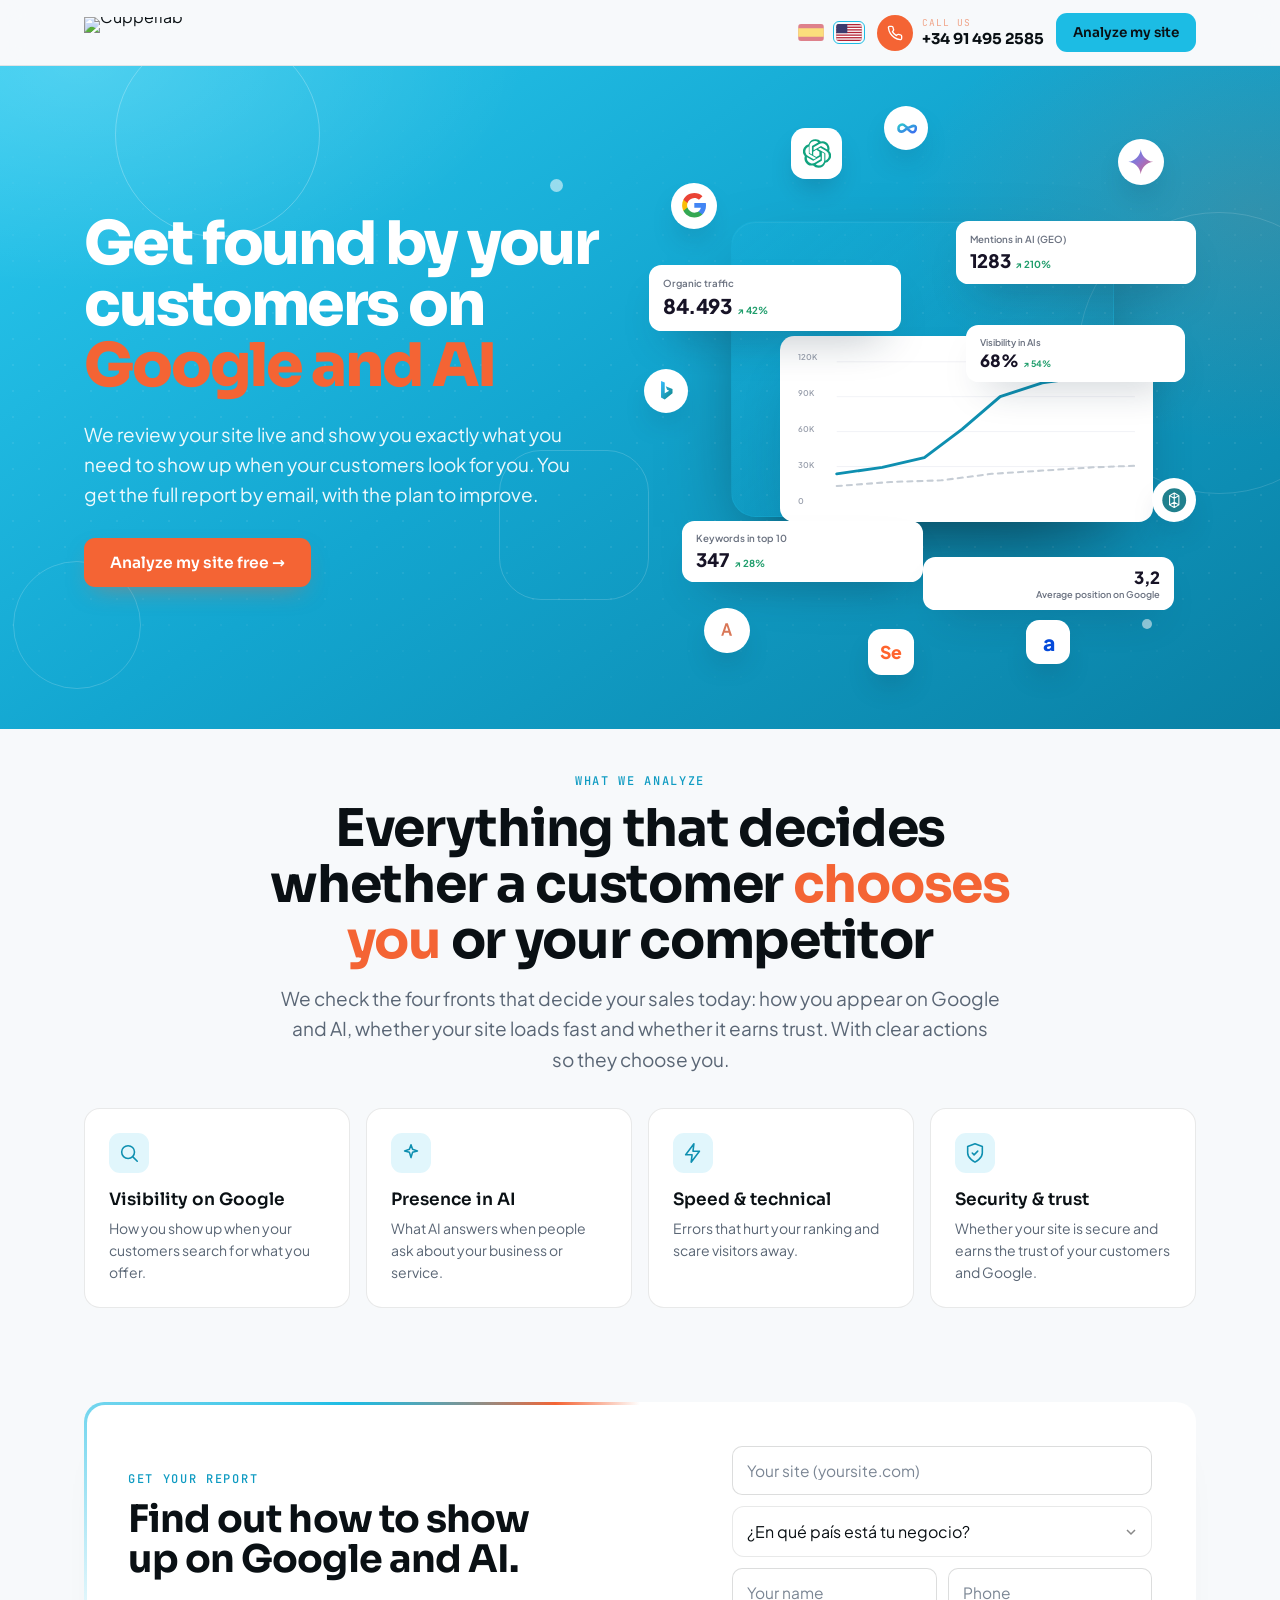
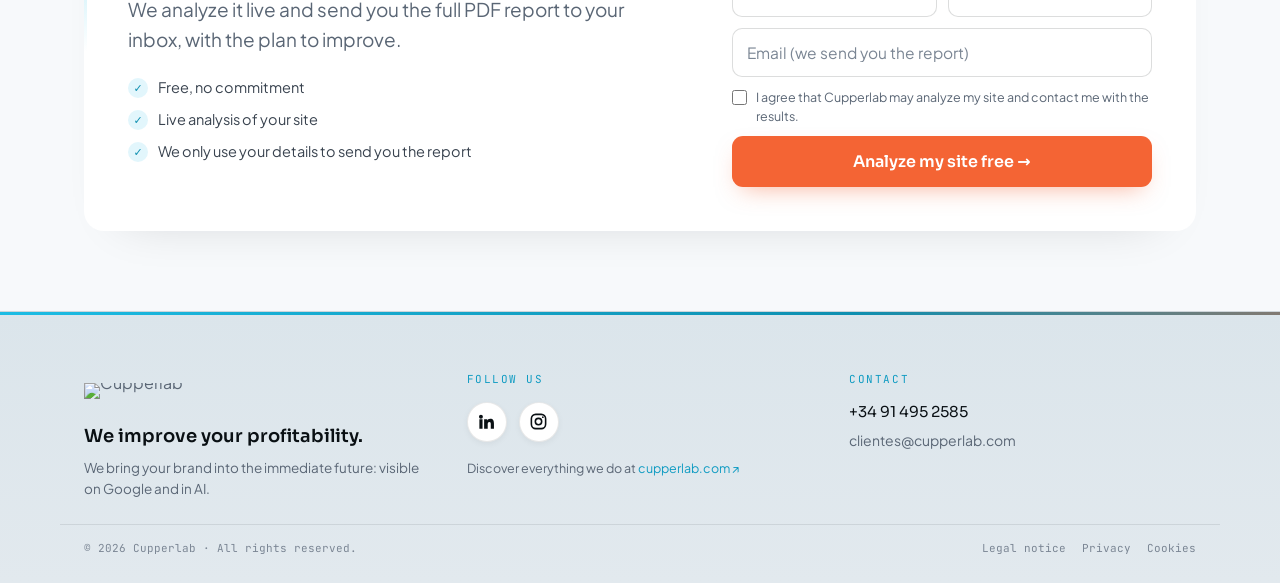
==== commit b0bfa917: "Hallazgos sin soluciones + conteo de páginas coherente + cache r3 - Todos los hallazgos (perf, on-pa" ====
--- a/app/templates/index.html
+++ b/app/templates/index.html
@@ -931,22 +931,22 @@
     var lcp=mm.lcp||{},dlcp=dmx.lcp||{};
     if(lcp.value!=null&&(lcp.score==null||lcp.score<80)){
       var lcpCmp=(dlcp.value!=null&&dlcp.score>=80)?P(" En escritorio va bien ("+dlcp.display+"), así que el problema está en cómo carga en móvil."," On desktop it's fine ("+dlcp.display+"), so the problem is how it loads on mobile."):"";
-      out.push({sev:sv(lcp.score),t:P("Acelera la carga en móvil (LCP)","Speed up mobile load (LCP)"),d:P("Ahora lo principal tarda "+lcp.display+" en verse en móvil (lo bueno es <2,5 s)."+lcpCmp+" Optimiza la imagen principal a WebP, precárgala (preload), sirve el tamaño correcto y reduce el JavaScript que bloquea el render.","The main content takes "+lcp.display+" on mobile (good is <2.5s)."+lcpCmp+" Optimize the hero image to WebP, preload it, serve the right size and cut render-blocking JavaScript.")});
+      out.push({sev:sv(lcp.score),t:P("Carga lenta en móvil (LCP)","Slow mobile load (LCP)"),d:P("Lo principal tarda "+lcp.display+" en verse en móvil (lo bueno es <2,5 s), y muchas visitas se van antes de que cargue."+lcpCmp,"The main content takes "+lcp.display+" to appear on mobile (good is <2.5s), and many visitors leave before it loads."+lcpCmp)});
     }
     var cls=mm.cls||{};
-    if(cls.value!=null&&cls.score<80)out.push({sev:sv(cls.score),t:P("Evita que el contenido salte (CLS)","Stop content from shifting (CLS)"),d:P("El contenido se mueve mientras carga ("+cls.display+"). Reserva el espacio de imágenes y anuncios con ancho y alto fijos, y evita insertar elementos por encima.","Content moves while loading ("+cls.display+"). Reserve space for images and ads with fixed width and height, and avoid inserting elements on top.")});
+    if(cls.value!=null&&cls.score<80)out.push({sev:sv(cls.score),t:P("El contenido salta al cargar (CLS)","Content shifts while loading (CLS)"),d:P("El contenido se mueve mientras carga ("+cls.display+"), y eso hace que la gente pulse donde no quería y se frustre.","Content moves while loading ("+cls.display+"), so people tap the wrong thing and get frustrated.")});
     var inp=mm.inp||{};
-    if(inp.value!=null&&inp.score<80)out.push({sev:sv(inp.score),t:P("Mejora la respuesta al tocar (INP)","Improve tap responsiveness (INP)"),d:P("La página tarda en reaccionar al tocar o hacer clic ("+inp.display+"). Divide las tareas de JavaScript largas y quita los scripts de terceros que no sean críticos.","The page is slow to react to taps or clicks ("+inp.display+"). Break up long JavaScript tasks and remove non-critical third-party scripts.")});
+    if(inp.value!=null&&inp.score<80)out.push({sev:sv(inp.score),t:P("Respuesta lenta al tocar (INP)","Slow tap response (INP)"),d:P("La página tarda en reaccionar al tocar o hacer clic ("+inp.display+") y se siente pesada en el móvil.","The page is slow to react to taps or clicks ("+inp.display+") and feels sluggish on mobile.")});
     var ttfb=mm.ttfb||{};
-    if(ttfb.value!=null&&ttfb.score<80)out.push({sev:sv(ttfb.score),t:P("Reduce el tiempo de respuesta del servidor (TTFB)","Cut server response time (TTFB)"),d:P("Tu servidor tarda "+ttfb.display+" en responder. Activa la caché de servidor, mejora el hosting o pon un CDN por delante.","Your server takes "+ttfb.display+" to respond. Enable server caching, upgrade hosting or put a CDN in front.")});
+    if(ttfb.value!=null&&ttfb.score<80)out.push({sev:sv(ttfb.score),t:P("Servidor lento en responder (TTFB)","Slow server response (TTFB)"),d:P("Tu servidor tarda "+ttfb.display+" en responder, y ese retraso arrastra a toda la carga de la página.","Your server takes "+ttfb.display+" to respond, and that delay drags down the whole page load.")});
     var imgKb=((A.images_modern||{}).savings_kb||0)+((A.images_sized||{}).savings_kb||0);
-    if(imgKb>0)out.push({sev:"op",t:P("Comprime las imágenes (WebP/AVIF)","Compress images (WebP/AVIF)"),d:P("Puedes ahorrar unos "+imgKb+" KB pasando las imágenes a WebP/AVIF y sirviéndolas al tamaño correcto. Baja la carga y mejora el LCP.","You can save about "+imgKb+" KB by converting images to WebP/AVIF and serving them at the right size. Cuts load and improves LCP.")});
+    if(imgKb>0)out.push({sev:"op",t:P("Imágenes sin optimizar","Unoptimized images"),d:P("Tus imágenes pesan unos "+imgKb+" KB de más para lo que muestran. Ese peso extra ralentiza la carga, sobre todo en móvil.","Your images carry about "+imgKb+" KB more than needed for what they show. That extra weight slows the load, especially on mobile.")});
     var mjs=(A.minify_js||{}),mcss=(A.minify_css||{}),mkb=(mjs.savings_kb||0)+(mcss.savings_kb||0),mms=(mjs.savings_ms||0)+(mcss.savings_ms||0);
-    if(mkb>0){var mDet=(mjs.savings_kb>0?P("JavaScript (−"+mjs.savings_kb+" KB)","JavaScript (−"+mjs.savings_kb+" KB)"):"")+((mjs.savings_kb>0&&mcss.savings_kb>0)?P(" y ","and ")+"":"")+(mcss.savings_kb>0?P("CSS (−"+mcss.savings_kb+" KB)","CSS (−"+mcss.savings_kb+" KB)"):"");var mMs=mms>0?P(" Puede ahorrar ~"+mms+" ms de procesado."," Can save ~"+mms+" ms of processing."):"";out.push({sev:"op",t:P("Minifica CSS y JavaScript","Minify CSS and JavaScript"),d:P("Hay unos "+mkb+" KB de código sin minificar: "+mDet+"."+mMs+" Minificar quita espacios y comentarios, y acelera la descarga y el procesado.","There are about "+mkb+" KB of unminified code: "+mDet+"."+mMs+" Minifying removes whitespace and comments, speeding download and parsing.")});}
-    var lz=A.lazy||{};if(lz.savings_kb>0)out.push({sev:"op",t:P("Activa la carga diferida de imágenes","Enable image lazy-load"),d:P("Hay imágenes fuera de pantalla que se cargan de golpe (~"+lz.savings_kb+" KB). Cárgalas en diferido (loading=lazy) para que la primera vista sea más rápida.","Off-screen images load upfront (~"+lz.savings_kb+" KB). Lazy-load them (loading=lazy) so the first view is faster.")});
-    var tp=A.third_party||{};if(tp.block_ms>250||tp.count>8)out.push({sev:"op",t:P("Reduce los scripts de terceros","Reduce third-party scripts"),d:P("Los scripts externos bloquean el navegador unos "+tp.block_ms+" ms. Quita los que no uses y carga el resto en diferido (async o defer).","External scripts block the browser about "+tp.block_ms+" ms. Remove unused ones and defer the rest (async or defer).")});
-    if(!(inf.brotli||inf.gzip))out.push({sev:"op",t:P("Activa la compresión (gzip/brotli)","Enable compression (gzip/brotli)"),d:P("Tu servidor no comprime el texto al enviarlo. Activar gzip o brotli reduce mucho el peso de HTML, CSS y JS.","Your server isn't compressing text on delivery. Enabling gzip or brotli greatly reduces HTML, CSS and JS weight.")});
-    if(!inf.cdn)out.push({sev:"op",t:P("Sirve tu web desde un CDN","Serve your site from a CDN"),d:P("No detectamos un CDN. Un CDN entrega tu web desde servidores cercanos a cada visitante: baja el TTFB y la hace más estable.","No CDN detected. A CDN delivers your site from servers near each visitor: it lowers TTFB and adds stability.")});
+    if(mkb>0){var mDet=(mjs.savings_kb>0?P("JavaScript (−"+mjs.savings_kb+" KB)","JavaScript (−"+mjs.savings_kb+" KB)"):"")+((mjs.savings_kb>0&&mcss.savings_kb>0)?P(" y ","and ")+"":"")+(mcss.savings_kb>0?P("CSS (−"+mcss.savings_kb+" KB)","CSS (−"+mcss.savings_kb+" KB)"):"");var mMs=mms>0?P(" Son ~"+mms+" ms de procesado extra en cada visita."," That's ~"+mms+" ms of extra processing on every visit."):"";out.push({sev:"op",t:P("CSS y JavaScript sin minificar","Unminified CSS and JavaScript"),d:P("Hay unos "+mkb+" KB de código sin minificar: "+mDet+"."+mMs,"There are about "+mkb+" KB of unminified code: "+mDet+"."+mMs)});}
+    var lz=A.lazy||{};if(lz.savings_kb>0)out.push({sev:"op",t:P("Imágenes sin carga diferida","Images without lazy-load"),d:P("Hay imágenes fuera de pantalla que se cargan de golpe (~"+lz.savings_kb+" KB) aunque el visitante todavía no las ve, y retrasan la primera vista.","Off-screen images load upfront (~"+lz.savings_kb+" KB) even though the visitor can't see them yet, delaying the first view.")});
+    var tp=A.third_party||{};if(tp.block_ms>250||tp.count>8)out.push({sev:"op",t:P("Exceso de scripts de terceros","Too many third-party scripts"),d:P("Los scripts externos (analítica, chats, píxeles) bloquean el navegador unos "+tp.block_ms+" ms mientras carga tu web.","External scripts (analytics, chats, pixels) block the browser about "+tp.block_ms+" ms while your site loads.")});
+    if(!(inf.brotli||inf.gzip))out.push({sev:"op",t:P("Sin compresión (gzip/brotli)","No compression (gzip/brotli)"),d:P("Tu servidor no comprime el texto al enviarlo, así que el HTML, el CSS y el JS viajan más pesados de lo necesario.","Your server doesn't compress text on delivery, so your HTML, CSS and JS travel heavier than they need to.")});
+    if(!inf.cdn)out.push({sev:"op",t:P("Sin CDN","No CDN"),d:P("No detectamos un CDN. Sin él, tu web se sirve desde un único servidor y llega más lenta a los visitantes que están lejos de él.","No CDN detected. Without one, your site is served from a single server and reaches distant visitors more slowly.")});
     return out;
   }
 
@@ -978,23 +978,23 @@
   function onpageFindings(r){
     var op=r.onpage;if(!op||!op.issues)return [];
     var i=op.issues,np=(op.totals&&op.totals.pages)||0,out=[];
-    if((i.noindex||{}).count>0)out.push({sev:"critico",t:P("Páginas que Google no puede indexar","Pages Google can't index"),d:P(i.noindex.count+" página(s) tienen 'noindex' y no aparecerán en Google: "+exUrls(i.noindex.examples)+". Revisa que no sea un error.",i.noindex.count+" page(s) have 'noindex' and won't show on Google: "+exUrls(i.noindex.examples)+". Make sure it isn't a mistake.")});
+    if((i.noindex||{}).count>0)out.push({sev:"critico",t:P("Páginas que Google no puede indexar","Pages Google can't index"),d:P(i.noindex.count+" página(s) tienen 'noindex' y no aparecerán en Google: "+exUrls(i.noindex.examples)+". Puede ser un error de configuración que te está dejando fuera.",i.noindex.count+" page(s) have 'noindex' and won't show on Google: "+exUrls(i.noindex.examples)+". It may be a configuration mistake leaving you out.")});
     if((i.title_missing||{}).count>0)out.push({sev:"critico",t:P("Páginas sin título","Pages with no title"),d:P(i.title_missing.count+" página(s) no tienen etiqueta <title>: "+exUrls(i.title_missing.examples)+". El título es lo primero que lee Google y el usuario en los resultados.",i.title_missing.count+" page(s) have no <title>: "+exUrls(i.title_missing.examples)+". The title is the first thing Google and users read in results.")});
     if((i.h1_missing||{}).count>0)out.push({sev:"op",t:P("Páginas sin titular principal (H1)","Pages with no main heading (H1)"),d:P(i.h1_missing.count+" página(s) no tienen H1: "+exUrls(i.h1_missing.examples)+". El H1 le dice a Google de qué trata la página.",i.h1_missing.count+" page(s) have no H1: "+exUrls(i.h1_missing.examples)+". The H1 tells Google what the page is about.")});
-    if((i.img_no_alt||{}).total>0)out.push({sev:"op",t:P("Imágenes sin texto ALT","Images without ALT text"),d:P("Encontramos "+i.img_no_alt.total+" de "+i.img_no_alt.total_imgs+" imágenes sin texto alternativo (p. ej. "+exUrls(i.img_no_alt.examples,"url")+"). El ALT ayuda a Google a entender la imagen y mejora la accesibilidad.","We found "+i.img_no_alt.total+" of "+i.img_no_alt.total_imgs+" images without alt text (e.g. "+exUrls(i.img_no_alt.examples,"url")+"). ALT helps Google understand the image and improves accessibility.")});
-    if((i.desc_missing||{}).count>0)out.push({sev:"op",t:P("Páginas sin meta descripción","Pages with no meta description"),d:P(i.desc_missing.count+" página(s) no tienen meta descripción: "+exUrls(i.desc_missing.examples)+". Es el texto que Google muestra bajo el título y sube los clics.",i.desc_missing.count+" page(s) have no meta description: "+exUrls(i.desc_missing.examples)+". It's the snippet Google shows under the title and it lifts clicks.")});
-    if((i.title_dup||{}).count>0)out.push({sev:"op",t:P("Títulos repetidos entre páginas","Duplicate titles across pages"),d:P(i.title_dup.count+" grupo(s) de páginas comparten el mismo título. Google no sabe cuál priorizar y compiten entre sí. Dale a cada página un título único.",i.title_dup.count+" group(s) of pages share the same title. Google can't tell which to prioritize and they compete. Give each page a unique title.")});
-    if((i.desc_dup||{}).count>0)out.push({sev:"op",t:P("Descripciones repetidas","Duplicate meta descriptions"),d:P(i.desc_dup.count+" grupo(s) de páginas usan la misma meta descripción. Conviene una por página, específica de su contenido.",i.desc_dup.count+" group(s) of pages reuse the same meta description. Use one per page, specific to its content.")});
-    if((i.og_missing||{}).count>0)out.push({sev:"op",t:P("Sin vista previa al compartir (Open Graph)","No social preview (Open Graph)"),d:P(i.og_missing.count+" página(s) no tienen imagen/título Open Graph: "+exUrls(i.og_missing.examples)+". Sin eso, al compartir el enlace en WhatsApp o redes se ve pobre y baja el clic.",i.og_missing.count+" page(s) have no Open Graph image/title: "+exUrls(i.og_missing.examples)+". Without it, links shared on WhatsApp or social look poor and get fewer clicks.")});
-    if((i.h2_missing||{}).count>0)out.push({sev:"op",t:P("Páginas sin subtítulos (H2)","Pages with no subheadings (H2)"),d:P(i.h2_missing.count+" página(s) no usan encabezados H2: "+exUrls(i.h2_missing.examples)+". Los H2 ordenan el contenido y ayudan a Google y a la IA a entender la estructura.",i.h2_missing.count+" page(s) use no H2 headings: "+exUrls(i.h2_missing.examples)+". H2s organize content and help Google and AI understand the structure.")});
-    if((i.title_bad_len||{}).count>0)out.push({sev:"op",t:P("Títulos demasiado cortos o largos","Titles too short or long"),d:P(i.title_bad_len.count+" título(s) están fuera del rango ideal (25-65 car.) y Google puede recortarlos o no darles fuerza: "+exUrls(i.title_bad_len.examples,"url")+".",i.title_bad_len.count+" title(s) are outside the ideal range (25-65 chars) and Google may trim them or weight them less: "+exUrls(i.title_bad_len.examples,"url")+".")});
+    if((i.img_no_alt||{}).total>0)out.push({sev:"op",t:P("Imágenes sin texto ALT","Images without ALT text"),d:P("Encontramos "+i.img_no_alt.total+" de "+i.img_no_alt.total_imgs+" imágenes sin texto alternativo (p. ej. "+exUrls(i.img_no_alt.examples,"url")+"). El ALT es lo que Google usa para entender la imagen y lo que necesita quien navega sin ver.","We found "+i.img_no_alt.total+" of "+i.img_no_alt.total_imgs+" images without alt text (e.g. "+exUrls(i.img_no_alt.examples,"url")+"). ALT is how Google understands the image and what people who can't see it rely on.")});
+    if((i.desc_missing||{}).count>0)out.push({sev:"op",t:P("Páginas sin meta descripción","Pages with no meta description"),d:P(i.desc_missing.count+" página(s) no tienen meta descripción: "+exUrls(i.desc_missing.examples)+". Es el texto que Google muestra bajo el título y el que decide muchos clics.",i.desc_missing.count+" page(s) have no meta description: "+exUrls(i.desc_missing.examples)+". It's the snippet Google shows under the title and it drives many clicks.")});
+    if((i.title_dup||{}).count>0)out.push({sev:"op",t:P("Títulos repetidos entre páginas","Duplicate titles across pages"),d:P(i.title_dup.count+" grupo(s) de páginas comparten el mismo título. Google no sabe cuál priorizar y acaban compitiendo entre sí.",i.title_dup.count+" group(s) of pages share the same title. Google can't tell which to prioritize and they end up competing.")});
+    if((i.desc_dup||{}).count>0)out.push({sev:"op",t:P("Descripciones repetidas","Duplicate meta descriptions"),d:P(i.desc_dup.count+" grupo(s) de páginas usan la misma meta descripción, así que en los resultados se ven iguales y pierden fuerza.",i.desc_dup.count+" group(s) of pages reuse the same meta description, so they look identical in results and lose impact.")});
+    if((i.og_missing||{}).count>0)out.push({sev:"op",t:P("Sin vista previa al compartir (Open Graph)","No social preview (Open Graph)"),d:P(i.og_missing.count+" página(s) no tienen imagen/título Open Graph: "+exUrls(i.og_missing.examples)+". Al compartir el enlace en WhatsApp o redes se ve pobre y recibe menos clics.",i.og_missing.count+" page(s) have no Open Graph image/title: "+exUrls(i.og_missing.examples)+". Links shared on WhatsApp or social look poor and get fewer clicks.")});
+    if((i.h2_missing||{}).count>0)out.push({sev:"op",t:P("Páginas sin subtítulos (H2)","Pages with no subheadings (H2)"),d:P(i.h2_missing.count+" página(s) no usan encabezados H2: "+exUrls(i.h2_missing.examples)+". Los H2 ordenan el contenido; sin ellos Google y la IA entienden peor la estructura.",i.h2_missing.count+" page(s) use no H2 headings: "+exUrls(i.h2_missing.examples)+". H2s organize content; without them Google and AI understand the structure worse.")});
+    if((i.title_bad_len||{}).count>0)out.push({sev:"op",t:P("Títulos demasiado cortos o largos","Titles too short or long"),d:P(i.title_bad_len.count+" título(s) están fuera del rango ideal (25-65 car.), así que Google puede recortarlos o restarles fuerza: "+exUrls(i.title_bad_len.examples,"url")+".",i.title_bad_len.count+" title(s) are outside the ideal range (25-65 chars), so Google may trim them or weight them less: "+exUrls(i.title_bad_len.examples,"url")+".")});
     if((i.thin||{}).count>0)out.push({sev:"op",t:P("Páginas con poco contenido","Thin content pages"),d:P(i.thin.count+" página(s) tienen poco texto (p. ej. "+exUrls(i.thin.examples,"url")+"). Con poco contenido, Google y la IA tienen menos para entenderte y citarte.",i.thin.count+" page(s) have little text (e.g. "+exUrls(i.thin.examples,"url")+"). With thin content, Google and AI have less to understand and cite you.")});
-    if((i.canonical_missing||{}).count>0)out.push({sev:"op",t:P("Falta la etiqueta canonical","Missing canonical tag"),d:P(i.canonical_missing.count+" página(s) no declaran su URL canónica: "+exUrls(i.canonical_missing.examples)+". Ayuda a evitar contenido duplicado.",i.canonical_missing.count+" page(s) don't declare a canonical URL: "+exUrls(i.canonical_missing.examples)+". It helps avoid duplicate content.")});
+    if((i.canonical_missing||{}).count>0)out.push({sev:"op",t:P("Falta la etiqueta canonical","Missing canonical tag"),d:P(i.canonical_missing.count+" página(s) no declaran su URL canónica: "+exUrls(i.canonical_missing.examples)+". Sin ella Google puede tratar como duplicadas varias URLs de la misma página.",i.canonical_missing.count+" page(s) don't declare a canonical URL: "+exUrls(i.canonical_missing.examples)+". Without it Google may treat several URLs of the same page as duplicates.")});
     if((i.url_unfriendly||{}).count>0)out.push({sev:"op",t:P("URLs poco amigables","Unfriendly URLs"),d:P(i.url_unfriendly.count+" URL(s) no son ideales (largas, con parámetros o mayúsculas): "+exUrls(i.url_unfriendly.examples,"url")+". Las URLs limpias posicionan y se comparten mejor.",i.url_unfriendly.count+" URL(s) aren't ideal (long, with params or uppercase): "+exUrls(i.url_unfriendly.examples,"url")+". Clean URLs rank and share better.")});
-    if((i.orphans||{}).count>0)out.push({sev:"op",t:P("Páginas huérfanas (sin enlaces internos)","Orphan pages (no internal links)"),d:P(pg(i.orphans.count)+" no reciben ningún enlace interno: "+exUrls(i.orphans.examples)+". Google y los visitantes casi no llegan a ellas; enlázalas desde el menú o desde páginas relacionadas.",pg(i.orphans.count)+" receive no internal links: "+exUrls(i.orphans.examples)+". Google and visitors barely reach them; link them from the menu or related pages.")});
-    if((i.deep||{}).count>0)out.push({sev:"op",t:P("Páginas demasiado profundas (más de 3 clics)","Pages too deep (more than 3 clicks)"),d:P(pg(i.deep.count)+" están a más de 3 clics del inicio: "+exUrls(i.deep.examples,"url")+". Cuanto más escondida, menos las prioriza Google. Acércalas con enlaces desde páginas principales.",pg(i.deep.count)+" are more than 3 clicks from the home: "+exUrls(i.deep.examples,"url")+". The deeper they sit, the less Google prioritizes them. Bring them closer with links from top pages.")});
-    if(i.breadcrumbs&&i.breadcrumbs.present===false)out.push({sev:"op",t:P("Sin migas de pan (breadcrumbs)","No breadcrumbs"),d:P("Tu sitio no usa breadcrumbs. Ayudan a Google a entender la jerarquía de páginas, mejoran la navegación y pueden salir en los resultados de búsqueda.","Your site has no breadcrumbs. They help Google understand the page hierarchy, improve navigation and can appear in search results.")});
-    if((i.poor_anchor||{}).count>0)out.push({sev:"op",t:P("Enlaces con texto poco descriptivo","Links with vague anchor text"),d:P(i.poor_anchor.count+" enlace(s) usan textos genéricos como 'aquí' o 'leer más'. Un texto de enlace descriptivo le dice a Google (y al usuario) a dónde lleva y reparte mejor la autoridad.",i.poor_anchor.count+" link(s) use generic text like 'here' or 'read more'. Descriptive anchor text tells Google (and users) where it leads and spreads authority better.")});
+    if((i.orphans||{}).count>0)out.push({sev:"op",t:P("Páginas huérfanas (sin enlaces internos)","Orphan pages (no internal links)"),d:P(pg(i.orphans.count)+" no reciben ningún enlace interno: "+exUrls(i.orphans.examples)+". Google y los visitantes casi no llegan a ellas.",pg(i.orphans.count)+" receive no internal links: "+exUrls(i.orphans.examples)+". Google and visitors barely reach them.")});
+    if((i.deep||{}).count>0)out.push({sev:"op",t:P("Páginas demasiado profundas (más de 3 clics)","Pages too deep (more than 3 clicks)"),d:P(pg(i.deep.count)+" están a más de 3 clics del inicio: "+exUrls(i.deep.examples,"url")+". Cuanto más escondida, menos las prioriza Google.",pg(i.deep.count)+" are more than 3 clicks from the home: "+exUrls(i.deep.examples,"url")+". The deeper they sit, the less Google prioritizes them.")});
+    if(i.breadcrumbs&&i.breadcrumbs.present===false)out.push({sev:"op",t:P("Sin migas de pan (breadcrumbs)","No breadcrumbs"),d:P("Tu sitio no usa breadcrumbs, la ruta de navegación que ayuda a Google a entender la jerarquía de páginas y que puede salir en los resultados de búsqueda.","Your site has no breadcrumbs, the navigation trail that helps Google understand your page hierarchy and can appear in search results.")});
+    if((i.poor_anchor||{}).count>0)out.push({sev:"op",t:P("Enlaces con texto poco descriptivo","Links with vague anchor text"),d:P(i.poor_anchor.count+" enlace(s) usan textos genéricos como 'aquí' o 'leer más', que no le dicen a Google (ni al usuario) a dónde llevan.",i.poor_anchor.count+" link(s) use generic text like 'here' or 'read more', which don't tell Google (or users) where they lead.")});
     return out;
   }
 
@@ -1029,21 +1029,21 @@
     if(ai.limited)return [{sev:"op",t:P("Consulta a la IA no completada","AI query not completed"),d:P("En este análisis no pudimos completar la consulta en vivo a la IA (límite temporal del servicio). No significa que la IA no te conozca; se reintenta. El resto del diagnóstico es completo.","We couldn't complete the live AI query in this analysis (a temporary service limit). It does not mean AI doesn't know you; we'll retry. The rest of the diagnosis is complete.")}];
     if(!ai.available)return out;
     var rec=ai.recognition,comp=((ai.competitors||[]).map(function(c){return c.name;}).filter(Boolean)).slice(0,3);
-    if(rec==="none")out.push({sev:"critico",t:P("La IA no sabe quién eres","AI doesn't know who you are"),d:P("Le preguntamos por tu marca (con búsqueda web) y no te reconoce. Cada vez más clientes preguntan a la IA antes de decidir y hoy no apareces. Se corrige con entidad de marca (Schema Organization + perfiles), contenido citable y presencia en fuentes que la IA lee.","We asked about your brand (with web search) and it doesn't recognize you. More customers ask AI before deciding and today you don't appear. Fix it with brand entity (Organization Schema + profiles), citable content and presence in sources AI reads.")});
-    else if(rec==="weak")out.push({sev:"op",t:P("La IA solo te encuentra si le das tu web","AI only finds you if you hand it your site"),d:P("Por su cuenta no te reconoce; solo te describe si visita tu dominio. Falta autoridad de entidad para que te tenga 'de memoria'.","On its own it doesn't recognize you; it only describes you if it visits your domain. You lack entity authority for it to know you 'by heart'.")});
+    if(rec==="none")out.push({sev:"critico",t:P("La IA no sabe quién eres","AI doesn't know who you are"),d:P("Le preguntamos por tu marca (con búsqueda web) y no te reconoce. Cada vez más clientes preguntan a la IA antes de decidir, y hoy no apareces.","We asked about your brand (with web search) and it doesn't recognize you. More and more customers ask AI before deciding, and today you don't appear.")});
+    else if(rec==="weak")out.push({sev:"op",t:P("La IA solo te encuentra si le das tu web","AI only finds you if you hand it your site"),d:P("Por su cuenta no te reconoce; solo te describe si visita tu dominio. Te falta autoridad de marca para que la IA te tenga 'de memoria'.","On its own it doesn't recognize you; it only describes you if it visits your domain. You lack brand authority for AI to know you 'by heart'.")});
     var mh=ai.reco_hits,mt=ai.reco_total,measured=(typeof mh==="number"&&typeof mt==="number"&&mt>0);
     var mcE=measured?(" "+P("Lo medimos con "+mt+" búsquedas reales de cliente (sin nombrarte): apareces en "+mh+" de "+mt+".","We measured it with "+mt+" real customer searches (without naming you): you appear in "+mh+" of "+mt+".")):"";
-    if(ai.recommended===false)out.push({sev:"critico",t:P("No apareces cuando piden tu servicio","You don't appear when your service is requested"),d:P("Cuando un cliente pide tu tipo de servicio sin nombrarte, la IA nombra a otros antes que a ti"+(comp.length?": "+comp.join(", "):"")+"."+mcE+" Pierdes a los clientes que aún no te conocen. Necesitas una página por servicio con vocabulario de cliente y señales de autoridad.","When a customer asks for your type of service without naming you, AI names others before you"+(comp.length?": "+comp.join(", "):"")+"."+mcE+" You lose customers who don't know you yet. You need a page per service with customer vocabulary and authority signals.")});
-    else if(ai.recommended===null)out.push({sev:"op",t:P("Apareces de forma inconsistente","You appear inconsistently"),d:P("Cuando piden tu servicio, a veces sales y a veces no."+mcE+" Reforzar contenido por servicio y señales de autoridad te hará aparecer siempre.","When your service is requested, sometimes you show up and sometimes not."+mcE+" Strengthening per-service content and authority signals will make you appear consistently.")});
+    if(ai.recommended===false)out.push({sev:"critico",t:P("No apareces cuando piden tu servicio","You don't appear when your service is requested"),d:P("Cuando un cliente pide tu tipo de servicio sin nombrarte, la IA nombra a otros antes que a ti"+(comp.length?": "+comp.join(", "):"")+"."+mcE+" Pierdes a los clientes que aún no te conocen.","When a customer asks for your type of service without naming you, AI names others before you"+(comp.length?": "+comp.join(", "):"")+"."+mcE+" You lose customers who don't know you yet.")});
+    else if(ai.recommended===null)out.push({sev:"op",t:P("Apareces de forma inconsistente","You appear inconsistently"),d:P("Cuando piden tu servicio, a veces sales y a veces no."+mcE+" Esa irregularidad hace que dependas de la suerte en cada consulta.","When your service is requested, sometimes you show up and sometimes not."+mcE+" That inconsistency leaves each query up to chance.")});
     var srcs=ai.sources||[],ext=srcs.filter(function(s){return !s.own;});
-    if(ext.length>0)out.push({sev:"op",t:P("Fuentes con las que la IA te cita","Sources AI cites you from"),d:P("La IA se apoyó en: "+ext.slice(0,5).map(function(s){return s.domain;}).join(", ")+". Consigue más menciones en sitios así (prensa, directorios, reseñas) para que te cite con más fuerza.","AI relied on: "+ext.slice(0,5).map(function(s){return s.domain;}).join(", ")+". Get more mentions on sites like these (press, directories, reviews) so it cites you more strongly.")});
-    else out.push({sev:"op",t:P("La IA no cita fuentes que hablen de ti","AI cites no sources about you"),d:P("Al describirte, la IA no se apoya en fuentes externas (prensa, directorios, reseñas). Esas menciones son las que te dan autoridad ante la IA.","When describing you, AI relies on no external sources (press, directories, reviews). Those mentions are what give you authority with AI.")});
-    if(sig.llms_quality==="none")out.push({sev:"op",t:P("Falta el llms.txt (guía para la IA)","Missing llms.txt (guide for AI)"),d:P("Es un archivo que le dice a los buscadores con IA qué páginas tuyas son clave y cómo entenderte. No lo tienes; añadirlo ayuda a que te citen bien.","It's a file that tells AI search engines which of your pages are key and how to understand you. You don't have it; adding it helps them cite you correctly.")});
-    else if(sig.llms_quality==="thin")out.push({sev:"op",t:P("Tu llms.txt está incompleto","Your llms.txt is thin"),d:P("Tienes llms.txt pero le faltan secciones y enlaces a tus páginas clave. Complétalo para guiar mejor a la IA.","You have llms.txt but it lacks sections and links to your key pages. Complete it to guide AI better.")});
+    if(ext.length>0)out.push({sev:"op",t:P("Fuentes con las que la IA te cita","Sources AI cites you from"),d:P("La IA se apoyó en: "+ext.slice(0,5).map(function(s){return s.domain;}).join(", ")+". Son las fuentes externas que hoy te dan autoridad ante la IA.","AI relied on: "+ext.slice(0,5).map(function(s){return s.domain;}).join(", ")+". These are the external sources that give you authority with AI today.")});
+    else out.push({sev:"op",t:P("La IA no cita fuentes que hablen de ti","AI cites no sources about you"),d:P("Al describirte, la IA no se apoya en ninguna fuente externa (prensa, directorios, reseñas). Esas menciones son las que dan autoridad ante la IA, y hoy no las tienes.","When describing you, AI relies on no external sources (press, directories, reviews). Those mentions are what give authority with AI, and today you have none.")});
+    if(sig.llms_quality==="none")out.push({sev:"op",t:P("Falta el llms.txt (guía para la IA)","Missing llms.txt (guide for AI)"),d:P("Es el archivo que le indica a los buscadores con IA qué páginas tuyas son clave y cómo entenderte. Hoy no lo tienes, así que la IA va a ciegas por tu sitio.","It's the file that tells AI search engines which of your pages are key and how to understand you. Today you don't have it, so AI navigates your site blind.")});
+    else if(sig.llms_quality==="thin")out.push({sev:"op",t:P("Tu llms.txt está incompleto","Your llms.txt is thin"),d:P("Tienes llms.txt, pero le faltan secciones y enlaces a tus páginas clave, así que guía poco a la IA.","You have llms.txt, but it lacks sections and links to your key pages, so it barely guides AI.")});
     var sch=meta.schema_types||[];
-    if(!(meta.has_faq||sch.some(function(t){return /faqpage|qapage/.test(t);})))out.push({sev:"op",t:P("Falta contenido citable (FAQ)","Missing citable content (FAQ)"),d:P("La IA cita respuestas cortas y claras. Una sección de preguntas frecuentes con datos estructurados hace que la IA tome respuestas directas de tu web.","AI quotes short, clear answers. An FAQ section with structured data lets AI take direct answers from your site.")});
+    if(!(meta.has_faq||sch.some(function(t){return /faqpage|qapage/.test(t);})))out.push({sev:"op",t:P("Falta contenido citable (FAQ)","Missing citable content (FAQ)"),d:P("La IA cita respuestas cortas y claras. Sin una sección de preguntas frecuentes con datos estructurados, tiene menos respuestas directas que tomar de tu web.","AI quotes short, clear answers. Without an FAQ section with structured data, it has fewer direct answers to take from your site.")});
     var org=sch.some(function(t){return /organization|localbusiness|professionalservice/.test(t);});
-    if(!(org&&meta.has_sameas))out.push({sev:"op",t:P("Tu marca no está definida como entidad","Your brand isn't defined as an entity"),d:P("Para que la IA te reconozca 'de memoria' necesitas Schema Organization con tus perfiles oficiales (sameAs a LinkedIn, Instagram, etc.) y presencia en directorios. Hoy "+(org?"tienes schema pero sin perfiles enlazados":"no declaras entidad de marca")+".","For AI to recognize you 'by heart' you need Organization Schema with your official profiles (sameAs to LinkedIn, Instagram, etc.) and directory presence. Today "+(org?"you have schema but no linked profiles":"you don't declare a brand entity")+".")});
+    if(!(org&&meta.has_sameas))out.push({sev:"op",t:P("Tu marca no está definida como entidad","Your brand isn't defined as an entity"),d:P("Para que la IA te reconozca 'de memoria' necesita ver tu marca declarada como entidad, con tus perfiles oficiales enlazados. Hoy "+(org?"tienes schema pero sin perfiles enlazados":"no declaras entidad de marca")+", así que le falta esa señal.","For AI to recognize you 'by heart' it needs to see your brand declared as an entity, with your official profiles linked. Today "+(org?"you have schema but no linked profiles":"you don't declare a brand entity")+", so it lacks that signal.")});
     return out;
   }
 
@@ -1080,28 +1080,28 @@
     var sig=r.signals||{},ix=r.indexation||{},meta=r.meta||{},out=[];
     var host=(r.domain||"").split("/")[0].replace(/^www\./,"");
     var w=sig.www||{};
-    if(w.duplicate)out.push({sev:"critico",t:P("Tu web abre con www y sin www a la vez","Your site opens with and without www at once"),d:P("Tanto "+host+" como www."+host+" responden por separado, así que Google ve DOS webs iguales y reparte tu fuerza entre las dos (contenido duplicado). Elige una versión y redirige la otra con 301.","Both "+host+" and www."+host+" respond separately, so Google sees TWO identical sites and splits your strength between them (duplicate content). Pick one version and 301-redirect the other.")});
-    else if(w.one_fails&&w.broken_host)out.push({sev:"op",t:P("Una versión (www / no-www) da error","One version (www / non-www) errors out"),d:P(w.broken_host+" da error en vez de redirigir a la versión buena. Si alguien la enlaza o la escribe, se encuentra un fallo. Configura una redirección 301 de "+w.broken_host+" a "+(w.canonical_host||host)+".",w.broken_host+" returns an error instead of redirecting to the good version. If someone links or types it, they hit a failure. Set a 301 redirect from "+w.broken_host+" to "+(w.canonical_host||host)+".")});
+    if(w.duplicate)out.push({sev:"critico",t:P("Tu web abre con www y sin www a la vez","Your site opens with and without www at once"),d:P("Tanto "+host+" como www."+host+" responden por separado, así que Google ve DOS webs iguales y reparte tu fuerza entre las dos (contenido duplicado).","Both "+host+" and www."+host+" respond separately, so Google sees TWO identical sites and splits your strength between them (duplicate content).")});
+    else if(w.one_fails&&w.broken_host)out.push({sev:"op",t:P("Una versión (www / no-www) da error","One version (www / non-www) errors out"),d:P(w.broken_host+" da error en vez de redirigir a la versión buena. Si alguien la enlaza o la escribe, se encuentra un fallo.",w.broken_host+" returns an error instead of redirecting to the good version. If someone links or types it, they hit a failure.")});
     var pages=sig.pages_found||0,estIdx=ix.indexed_estimate;
-    if(sig.https===false)out.push({sev:"critico",t:P("Tu web no tiene conexión segura (HTTPS)","Your site has no secure connection (HTTPS)"),d:P("Los navegadores la marcan como 'no segura' y Google la penaliza. Es lo primero a corregir: instala el certificado SSL.","Browsers flag it as 'not secure' and Google penalizes it. Fix this first: install the SSL certificate.")});
-    else if(sig.https_forced===false)out.push({sev:"op",t:P("No fuerzas HTTPS","You don't force HTTPS"),d:P("Tu web abre en HTTPS pero no redirige http a https. Configura la redirección 301 para no dividir señales ni servir contenido inseguro.","Your site opens on HTTPS but doesn't redirect http to https. Set the 301 redirect so signals aren't split and no insecure content is served.")});
+    if(sig.https===false)out.push({sev:"critico",t:P("Tu web no tiene conexión segura (HTTPS)","Your site has no secure connection (HTTPS)"),d:P("Los navegadores la marcan como 'no segura' y Google la penaliza. Es de los primeros motivos por los que un visitante se va sin comprar.","Browsers flag it as 'not secure' and Google penalizes it. It's one of the first reasons a visitor leaves without buying.")});
+    else if(sig.https_forced===false)out.push({sev:"op",t:P("No fuerzas HTTPS","You don't force HTTPS"),d:P("Tu web abre en HTTPS pero no redirige http a https, así que se dividen las señales y algunos visitantes navegan por la versión insegura.","Your site opens on HTTPS but doesn't redirect http to https, so signals split and some visitors browse the insecure version.")});
     var brkIdx=(ix.broken_indexed||[]);
-    if(brkIdx.length)out.push({sev:"critico",t:P("Páginas rotas indexadas en Google","Broken pages indexed on Google"),d:P("Google tiene indexadas "+brkIdx.length+" página(s) que ya dan error 404 (p. ej. "+brkIdx.slice(0,2).map(function(b){return shortU(b.url);}).join(", ")+"). Restan confianza y desperdician rastreo; redirígelas con 301.","Google has "+brkIdx.length+" indexed page(s) returning 404 (e.g. "+brkIdx.slice(0,2).map(function(b){return shortU(b.url);}).join(", ")+"). They erode trust and waste crawl budget; 301-redirect them.")});
+    if(brkIdx.length)out.push({sev:"critico",t:P("Páginas rotas indexadas en Google","Broken pages indexed on Google"),d:P("Google tiene indexadas "+brkIdx.length+" página(s) que ya dan error 404 (p. ej. "+brkIdx.slice(0,2).map(function(b){return shortU(b.url);}).join(", ")+"). Restan confianza y desperdician el rastreo de Google.","Google has "+brkIdx.length+" indexed page(s) returning 404 (e.g. "+brkIdx.slice(0,2).map(function(b){return shortU(b.url);}).join(", ")+"). They erode trust and waste Google's crawl budget.")});
     var opb=(r.onpage||{}).broken||{},brkN=(opb.count!=null?opb.count:(sig.links_broken||0)),brkChecked=(opb.checked!=null?opb.checked:(sig.links_checked||0)),brkEx=(opb.broken&&opb.broken.length?opb.broken:(sig.broken_examples||[]));
-    if(brkN>0)out.push({sev:(brkN>=5?"critico":"op"),t:P("Enlaces rotos (404) en el sitio","Broken links (404) on the site"),d:P("Comprobamos "+brkChecked+" enlaces del sitio y "+brkN+" dan error"+(brkEx.length?" (p. ej. "+brkEx.slice(0,3).map(function(b){return shortU(b.url);}).join(", ")+")":"")+". Cada enlace roto frustra al visitante y desperdicia rastreo: arréglalos o redirígelos con 301.","We checked "+brkChecked+" links across the site and "+brkN+" return an error"+(brkEx.length?" (e.g. "+brkEx.slice(0,3).map(function(b){return shortU(b.url);}).join(", ")+")":"")+". Every broken link frustrates visitors and wastes crawl budget: fix or 301-redirect them.")});
-    if(!sig.sitemap)out.push({sev:"op",t:P("Falta el mapa del sitio (sitemap.xml)","Missing sitemap.xml"),d:P("El sitemap le dice a Google qué páginas rastrear. Sin él, tarda más en descubrir tu contenido. Genera uno y decláralo en robots.txt.","The sitemap tells Google which pages to crawl. Without it, discovery is slower. Generate one and declare it in robots.txt.")});
-    else{var comp=sig.sitemap_comp||{};if(((comp.etiquetas||0)>(comp.paginas||0))||((comp.fichas||0)>(comp.paginas||0)))out.push({sev:"op",t:P("Tu sitemap está sucio","Your sitemap is messy"),d:P("El sitemap manda a Google sobre todo a etiquetas o fichas ("+(comp.etiquetas||0)+" etiquetas, "+(comp.fichas||0)+" fichas) en vez de páginas reales ("+(comp.paginas||0)+"). Límpialo para que rastree lo que importa.","The sitemap points Google mostly to tags or files ("+(comp.etiquetas||0)+" tags, "+(comp.fichas||0)+" files) instead of real pages ("+(comp.paginas||0)+"). Clean it so it crawls what matters.")});}
-    if(meta.robots_noindex)out.push({sev:"critico",t:P("Tu web se está bloqueando a sí misma (noindex)","Your site is blocking itself (noindex)"),d:P("La etiqueta meta robots de tu página dice 'noindex': le pides a Google y a la IA que NO te muestren. Es lo más grave que puede tener una web para su visibilidad; hay que quitarlo ya.","Your page's meta robots tag says 'noindex': you're telling Google and AI NOT to show you. It's the most serious visibility problem a site can have; remove it right away.")});
+    if(brkN>0)out.push({sev:(brkN>=5?"critico":"op"),t:P("Enlaces rotos (404) en el sitio","Broken links (404) on the site"),d:P("Comprobamos "+brkChecked+" enlaces del sitio y "+brkN+" dan error"+(brkEx.length?" (p. ej. "+brkEx.slice(0,3).map(function(b){return shortU(b.url);}).join(", ")+")":"")+". Cada enlace roto frustra al visitante y desperdicia el rastreo de Google.","We checked "+brkChecked+" links across the site and "+brkN+" return an error"+(brkEx.length?" (e.g. "+brkEx.slice(0,3).map(function(b){return shortU(b.url);}).join(", ")+")":"")+". Every broken link frustrates visitors and wastes Google's crawl budget.")});
+    if(!sig.sitemap)out.push({sev:"op",t:P("Falta el mapa del sitio (sitemap.xml)","Missing sitemap.xml"),d:P("El sitemap le dice a Google qué páginas rastrear. Sin él, Google tarda más en descubrir tu contenido y algunas páginas pueden quedarse sin indexar.","The sitemap tells Google which pages to crawl. Without it, Google is slower to discover your content and some pages may stay unindexed.")});
+    else{var comp=sig.sitemap_comp||{};if(((comp.etiquetas||0)>(comp.paginas||0))||((comp.fichas||0)>(comp.paginas||0)))out.push({sev:"op",t:P("Tu sitemap está sucio","Your sitemap is messy"),d:P("El sitemap manda a Google sobre todo a etiquetas o fichas ("+(comp.etiquetas||0)+" etiquetas, "+(comp.fichas||0)+" fichas) en vez de a tus páginas reales ("+(comp.paginas||0)+"). Google gasta su rastreo en lo que no importa.","The sitemap points Google mostly to tags or files ("+(comp.etiquetas||0)+" tags, "+(comp.fichas||0)+" files) instead of your real pages ("+(comp.paginas||0)+"). Google spends its crawl on what doesn't matter.")});}
+    if(meta.robots_noindex)out.push({sev:"critico",t:P("Tu web se está bloqueando a sí misma (noindex)","Your site is blocking itself (noindex)"),d:P("La etiqueta meta robots de tu página dice 'noindex': le estás pidiendo a Google y a la IA que NO te muestren. Es lo más grave que puede tener una web para su visibilidad.","Your page's meta robots tag says 'noindex': you're telling Google and AI NOT to show you. It's the most serious visibility problem a site can have.")});
     var rob=sig.robots_info||{};
-    if(!sig.robots)out.push({sev:"op",t:P("Falta robots.txt","Missing robots.txt"),d:P("Es el archivo que guía a los rastreadores. Añádelo y declara ahí tu sitemap.","It's the file that guides crawlers. Add it and declare your sitemap there.")});
-    else if(rob.blocks_all)out.push({sev:"critico",t:P("Tu robots.txt bloquea todo el sitio a Google","Your robots.txt blocks the whole site from Google"),d:P("El robots.txt tiene 'Disallow: /' para todos los rastreadores: le estás pidiendo a Google que NO rastree nada. Ninguna página podrá posicionarse. Quítalo de inmediato.","robots.txt has 'Disallow: /' for all crawlers: you're telling Google NOT to crawl anything. No page can rank. Remove it immediately.")});
+    if(!sig.robots)out.push({sev:"op",t:P("Falta robots.txt","Missing robots.txt"),d:P("Es el archivo que guía a los rastreadores de Google y de la IA. Sin él, entran sin instrucciones sobre qué mirar y qué evitar.","It's the file that guides Google and AI crawlers. Without it, they enter with no instructions on what to look at and what to skip.")});
+    else if(rob.blocks_all)out.push({sev:"critico",t:P("Tu robots.txt bloquea todo el sitio a Google","Your robots.txt blocks the whole site from Google"),d:P("El robots.txt tiene 'Disallow: /' para todos los rastreadores: le estás pidiendo a Google que NO rastree nada. Con esto, ninguna página puede posicionarse.","robots.txt has 'Disallow: /' for all crawlers: you're telling Google NOT to crawl anything. With this, no page can rank.")});
     else{
-      if(rob.blocks_render&&rob.blocks_render.length)out.push({sev:"critico",t:P("Bloqueas CSS/JS que Google necesita para ver tu web","You block CSS/JS Google needs to render your site"),d:P("Tu robots.txt bloquea recursos como "+rob.blocks_render.slice(0,3).join(", ")+". Google necesita el CSS y el JavaScript para 'ver' la página como un usuario; si los bloqueas, la ve rota y baja tus posiciones. Permite esos recursos.","Your robots.txt blocks resources like "+rob.blocks_render.slice(0,3).join(", ")+". Google needs CSS and JavaScript to 'see' the page like a user; blocking them makes it look broken and hurts rankings. Allow those resources.")});
-      if(rob.blocks_content&&rob.blocks_content.length)out.push({sev:"op",t:P("Tu robots.txt bloquea secciones de contenido","Your robots.txt blocks content sections"),d:P("Estás impidiendo que Google rastree "+rob.blocks_content.slice(0,3).join(", ")+". Si ahí hay contenido que quieres posicionar, no aparecerá en Google. Revisa que solo bloquees lo que de verdad no debe indexarse (admin, carrito, búsquedas).","You're preventing Google from crawling "+rob.blocks_content.slice(0,3).join(", ")+". If that's content you want to rank, it won't show on Google. Make sure you only block what truly shouldn't be indexed (admin, cart, search).")});
-      if(!sig.sitemap_in_robots&&sig.sitemap)out.push({sev:"op",t:P("Tu robots.txt no declara el sitemap","Your robots.txt doesn't declare the sitemap"),d:P("Añade la línea 'Sitemap:' con la URL de tu mapa del sitio en el robots.txt para que Google lo encuentre antes.","Add a 'Sitemap:' line with your sitemap URL in robots.txt so Google finds it sooner.")});
+      if(rob.blocks_render&&rob.blocks_render.length)out.push({sev:"critico",t:P("Bloqueas CSS/JS que Google necesita para ver tu web","You block CSS/JS Google needs to render your site"),d:P("Tu robots.txt bloquea recursos como "+rob.blocks_render.slice(0,3).join(", ")+". Google necesita el CSS y el JavaScript para 'ver' la página como un usuario; al bloquearlos, la ve rota y te baja de posiciones.","Your robots.txt blocks resources like "+rob.blocks_render.slice(0,3).join(", ")+". Google needs CSS and JavaScript to 'see' the page like a user; blocking them makes it look broken and drops your rankings.")});
+      if(rob.blocks_content&&rob.blocks_content.length)out.push({sev:"op",t:P("Tu robots.txt bloquea secciones de contenido","Your robots.txt blocks content sections"),d:P("Estás impidiendo que Google rastree "+rob.blocks_content.slice(0,3).join(", ")+". Si ahí hay contenido que quieres posicionar, no aparecerá en Google.","You're preventing Google from crawling "+rob.blocks_content.slice(0,3).join(", ")+". If that's content you want to rank, it won't show on Google.")});
+      if(!sig.sitemap_in_robots&&sig.sitemap)out.push({sev:"op",t:P("Tu robots.txt no declara el sitemap","Your robots.txt doesn't declare the sitemap"),d:P("Tu robots.txt no menciona tu mapa del sitio, así que Google tarda más en encontrarlo.","Your robots.txt doesn't mention your sitemap, so Google takes longer to find it.")});
     }
-    if(typeof estIdx==="number"&&estIdx>0&&pages>0&&estIdx<pages*0.3)out.push({sev:"op",t:P("Revisa tu cobertura de indexación","Review your indexing coverage"),d:P("Rastreamos ~"+pages+" páginas y en Google aparecen alrededor de "+estIdx+". Confírmalo en Search Console (Cobertura) y refuerza el sitemap y los enlaces internos.","We crawled ~"+pages+" pages and about "+estIdx+" show in Google. Confirm it in Search Console (Coverage) and reinforce the sitemap and internal links.")});
-    if(!meta.viewport)out.push({sev:"op",t:P("No está preparada para móvil","Not mobile-ready"),d:P("Falta la etiqueta viewport. Google indexa en modo móvil primero; sin esto se ve mal en el teléfono y pierdes posiciones.","The viewport tag is missing. Google indexes mobile-first; without it the site looks bad on phones and you lose rankings.")});
+    if(typeof estIdx==="number"&&estIdx>0&&pages>0&&estIdx<pages*0.3)out.push({sev:"op",t:P("Poca cobertura de indexación","Low indexing coverage"),d:P("Analizamos ~"+pages+" páginas y en Google aparecen alrededor de "+estIdx+". Se confirma con Search Console (Cobertura), pero apunta a que gran parte de tu web no está indexada.","We analyzed ~"+pages+" pages and about "+estIdx+" show in Google. It's confirmed in Search Console (Coverage), but it points to much of your site being unindexed.")});
+    if(!meta.viewport)out.push({sev:"op",t:P("No está preparada para móvil","Not mobile-ready"),d:P("Falta la etiqueta viewport. Google indexa en modo móvil primero; sin ella tu web se ve mal en el teléfono y pierdes posiciones.","The viewport tag is missing. Google indexes mobile-first; without it your site looks bad on phones and you lose rankings.")});
     return out;
   }
 
@@ -1175,14 +1175,14 @@
     var sig=r.signals||{},sec=sig.security||{},meta=r.meta||{},out=[];
     if(sec.score==null&&sig.https==null)return out;
     var ssl=sec.ssl||{},mixed=sec.mixed||[],miss=sec.headers_missing||[],exp=sec.exposed||[],leaks=sec.leaks||[],ck=sec.cookie_flags||[];
-    if((exp||[]).length)out.push({sev:"critico",t:P("Archivos sensibles expuestos","Sensitive files exposed"),d:P("Detectamos "+exp.length+" recurso(s) accesibles que deberían estar protegidos (p. ej. "+exp.slice(0,2).map(function(e){return e.path;}).join(", ")+"). Bloquéalos cuanto antes: pueden filtrar datos o credenciales.","We found "+exp.length+" accessible resource(s) that should be protected (e.g. "+exp.slice(0,2).map(function(e){return e.path;}).join(", ")+"). Block them ASAP: they can leak data or credentials.")});
-    if(ssl.valid===false)out.push({sev:"critico",t:P("Tu certificado SSL no es válido","Your SSL certificate is invalid"),d:P("El certificado está caducado, no coincide con el dominio o es autofirmado. Los navegadores muestran una alerta roja de 'sitio no seguro' que espanta a los visitantes. Renuévalo ya.","The certificate is expired, doesn't match the domain or is self-signed. Browsers show a red 'not secure' warning that scares visitors away. Renew it now.")});
-    else if(ssl.valid===true&&ssl.days_left!=null&&ssl.days_left<15)out.push({sev:"op",t:P("Tu certificado SSL caduca pronto","Your SSL certificate expires soon"),d:P("Le quedan "+ssl.days_left+" día(s). Si caduca, tu web sale como 'no segura'. Renuévalo o activa la renovación automática.","It has "+ssl.days_left+" day(s) left. If it expires, your site shows as 'not secure'. Renew it or enable auto-renewal.")});
-    if(sig.https===false)out.push({sev:"critico",t:P("Tu web no usa HTTPS","Your site doesn't use HTTPS"),d:P("Sin conexión segura, los navegadores la marcan como 'no segura' y Google la penaliza. Instala un certificado SSL.","Without a secure connection, browsers flag it as 'not secure' and Google penalizes it. Install an SSL certificate.")});
-    else if(mixed.length)out.push({sev:"op",t:P("Cargas contenido inseguro (mixto)","You load insecure (mixed) content"),d:P("Tu web es HTTPS pero carga "+mixed.length+" recurso(s) por http:// (p. ej. "+mixed.slice(0,2).map(function(u){return u.replace(/^https?:\/\//,"").slice(0,40);}).join(", ")+"). El navegador los bloquea o muestra el candado roto. Cámbialos a https.","Your site is HTTPS but loads "+mixed.length+" resource(s) over http:// (e.g. "+mixed.slice(0,2).map(function(u){return u.replace(/^https?:\/\//,"").slice(0,40);}).join(", ")+"). The browser blocks them or shows a broken padlock. Switch them to https.")});
-    if(miss.length)out.push({sev:"op",t:P("Faltan cabeceras de seguridad","Missing security headers"),d:P("Te faltan "+miss.length+" cabecera(s) que protegen contra ataques comunes: "+miss.slice(0,3).join(", ")+". Son fáciles de añadir en el servidor y suben tu seguridad.","You're missing "+miss.length+" header(s) that protect against common attacks: "+miss.slice(0,3).join(", ")+". They're easy to add on the server and boost your security.")});
-    if(leaks.length)out.push({sev:"op",t:P("El servidor revela su versión","The server reveals its version"),d:P("Tu servidor expone su tecnología y versión ("+leaks.slice(0,2).join(", ")+"). Eso facilita a un atacante buscar vulnerabilidades conocidas. Ocúltalo.","Your server exposes its tech and version ("+leaks.slice(0,2).join(", ")+"). That helps an attacker look up known vulnerabilities. Hide it.")});
-    if(ck.length)out.push({sev:"op",t:P("Tus cookies no son seguras","Your cookies aren't secure"),d:P("Detectamos "+ck.join(", ")+". Las cookies deben llevar los atributos Secure y HttpOnly para que no las roben.","We found "+ck.join(", ")+". Cookies should carry the Secure and HttpOnly attributes so they can't be stolen.")});
+    if((exp||[]).length)out.push({sev:"critico",t:P("Archivos sensibles expuestos","Sensitive files exposed"),d:P("Detectamos "+exp.length+" recurso(s) accesibles que deberían estar protegidos (p. ej. "+exp.slice(0,2).map(function(e){return e.path;}).join(", ")+"). Pueden filtrar datos internos o credenciales a cualquiera que los abra.","We found "+exp.length+" accessible resource(s) that should be protected (e.g. "+exp.slice(0,2).map(function(e){return e.path;}).join(", ")+"). They can leak internal data or credentials to anyone who opens them.")});
+    if(ssl.valid===false)out.push({sev:"critico",t:P("Tu certificado SSL no es válido","Your SSL certificate is invalid"),d:P("El certificado está caducado, no coincide con el dominio o es autofirmado. Los navegadores muestran una alerta roja de 'sitio no seguro' que espanta a los visitantes.","The certificate is expired, doesn't match the domain or is self-signed. Browsers show a red 'not secure' warning that scares visitors away.")});
+    else if(ssl.valid===true&&ssl.days_left!=null&&ssl.days_left<15)out.push({sev:"op",t:P("Tu certificado SSL caduca pronto","Your SSL certificate expires soon"),d:P("Le quedan "+ssl.days_left+" día(s). Si caduca, tu web pasa a mostrarse como 'no segura' de un día para otro.","It has "+ssl.days_left+" day(s) left. If it expires, your site starts showing as 'not secure' overnight.")});
+    if(sig.https===false)out.push({sev:"critico",t:P("Tu web no usa HTTPS","Your site doesn't use HTTPS"),d:P("Sin conexión segura, los navegadores la marcan como 'no segura' y Google la penaliza.","Without a secure connection, browsers flag it as 'not secure' and Google penalizes it.")});
+    else if(mixed.length)out.push({sev:"op",t:P("Cargas contenido inseguro (mixto)","You load insecure (mixed) content"),d:P("Tu web es HTTPS pero carga "+mixed.length+" recurso(s) por http:// (p. ej. "+mixed.slice(0,2).map(function(u){return u.replace(/^https?:\/\//,"").slice(0,40);}).join(", ")+"). El navegador los bloquea o muestra el candado roto.","Your site is HTTPS but loads "+mixed.length+" resource(s) over http:// (e.g. "+mixed.slice(0,2).map(function(u){return u.replace(/^https?:\/\//,"").slice(0,40);}).join(", ")+"). The browser blocks them or shows a broken padlock.")});
+    if(miss.length)out.push({sev:"op",t:P("Faltan cabeceras de seguridad","Missing security headers"),d:P("Te faltan "+miss.length+" cabecera(s) que protegen contra ataques comunes: "+miss.slice(0,3).join(", ")+". Sin ellas, tu web queda más expuesta.","You're missing "+miss.length+" header(s) that protect against common attacks: "+miss.slice(0,3).join(", ")+". Without them, your site is more exposed.")});
+    if(leaks.length)out.push({sev:"op",t:P("El servidor revela su versión","The server reveals its version"),d:P("Tu servidor expone su tecnología y versión ("+leaks.slice(0,2).join(", ")+"), lo que le facilita a un atacante buscar vulnerabilidades conocidas para esa versión.","Your server exposes its tech and version ("+leaks.slice(0,2).join(", ")+"), which makes it easy for an attacker to look up known vulnerabilities for that version.")});
+    if(ck.length)out.push({sev:"op",t:P("Tus cookies no son seguras","Your cookies aren't secure"),d:P("Detectamos "+ck.join(", ")+". Sin los atributos Secure y HttpOnly, esas cookies son más fáciles de robar.","We found "+ck.join(", ")+". Without the Secure and HttpOnly attributes, those cookies are easier to steal.")});
     if(!meta.favicon)out.push({sev:"op",t:P("Falta el favicon","Missing favicon"),d:P("Es el iconito de la pestaña. Sin él tu web se ve menos profesional y confiable en el navegador y en los marcadores.","It's the little tab icon. Without it your site looks less professional and trustworthy in the browser and bookmarks.")});
     return out;
   }
@@ -1218,12 +1218,12 @@
     var types=(op.schema&&op.schema.types)||meta.schema_types||[];
     var lb=types.some(function(t){return /localbusiness|professionalservice/.test(t);});
     var rev=ai.gbp_reviews_n;  // null = no se pudo leer (distinto de 0 reseñas reales)
-    if(ai.gbp===false)out.push({sev:"critico",t:P("No encontramos tu ficha de Google Business","We couldn't find your Google Business profile"),d:P("Sin ficha no apareces en el mapa ni en las búsquedas locales, y pierdes las reseñas que Google y la IA usan para recomendarte. Una ficha activa y bien completa (categoría, dirección, teléfono, horario, fotos) es de lo que más mueve tu visibilidad local.","Without a profile you don't appear on the map or in local searches, and you lose the reviews Google and AI use to recommend you. Create it for free and complete it (category, address, phone, hours, photos).")});
-    else if(ai.gbp===true&&rev===0)out.push({sev:"op",t:P("Tu ficha de Google no tiene reseñas","Your Google profile has no reviews"),d:P("Las reseñas son de lo que más miran los clientes y la IA para elegir. Pide reseñas a tus clientes contentos: suben tu posición local y tu confianza.","Reviews are one of the things customers and AI look at most when choosing. Ask your happy customers for reviews: they boost your local ranking and trust.")});
-    if(!(meta.has_address&&meta.has_phone))out.push({sev:"op",t:P("Faltan datos de contacto claros (NAP)","Missing clear contact details (NAP)"),d:P("No mostramos "+(!meta.has_address?P("tu dirección","your address"):P("tu teléfono","your phone"))+" de forma clara. El nombre, la dirección y el teléfono (NAP) deben aparecer iguales en la web y en tu ficha para que Google y la IA confíen en ti.","We couldn't clearly find "+(!meta.has_address?P("your address","your address"):P("your phone","your phone"))+". Your name, address and phone (NAP) should appear the same on the site and your profile so Google and AI trust you.")});
-    if(!(meta.has_map||meta.has_geo))out.push({sev:"op",t:P("No incrustas un mapa en tu web","No map embedded on your site"),d:P("Tu ubicación aparece en Google, pero no incrustas un mapa en tu página de contacto. Añadirlo ayuda a los clientes a llegar y refuerza la señal de negocio local en tu propio sitio.","Your location shows on Google, but you don't embed a map on your contact page. Adding one helps customers reach you and reinforces the local-business signal on your own site.")});
-    if(!lb)out.push({sev:"op",t:P("Falta marcar tu negocio (LocalBusiness)","Missing LocalBusiness markup"),d:P("El Schema LocalBusiness con dirección, teléfono, horario y geolocalización le dice a Google exactamente qué eres y dónde, y te ayuda a salir en el mapa y en la IA local.","LocalBusiness Schema with address, phone, hours and geolocation tells Google exactly what and where you are, helping you appear on the map and in local AI.")});
-    if(ai.gbp===true&&!ai.gbp_category)out.push({sev:"op",t:P("Define bien la categoría de tu ficha","Set your profile's category properly"),d:P("La categoría principal de tu ficha de Google decide en qué búsquedas apareces. Si no está bien elegida, no sales cuando te buscan. Revisa y ajusta tu categoría (y añade categorías secundarias).","Your Google profile's main category decides which searches you appear in. If it's not well chosen, you don't show up. Review and fix your category (and add secondary ones).")});
+    if(ai.gbp===false)out.push({sev:"critico",t:P("No encontramos tu ficha de Google Business","We couldn't find your Google Business profile"),d:P("Sin ficha no apareces en el mapa ni en las búsquedas locales, y pierdes las reseñas que Google y la IA usan para recomendarte. Es de lo que más pesa en la visibilidad local.","Without a profile you don't appear on the map or in local searches, and you lose the reviews Google and AI use to recommend you. It's one of the biggest factors in local visibility.")});
+    else if(ai.gbp===true&&rev===0)out.push({sev:"op",t:P("Tu ficha de Google no tiene reseñas","Your Google profile has no reviews"),d:P("Las reseñas son de lo que más miran los clientes y la IA para elegir, y hoy tu ficha no tiene ninguna.","Reviews are one of the things customers and AI look at most when choosing, and today your profile has none.")});
+    if(!(meta.has_address&&meta.has_phone))out.push({sev:"op",t:P("Faltan datos de contacto claros en tu web (NAP)","Missing clear contact details on your site (NAP)"),d:P("En tu web no mostramos "+(!meta.has_address?P("tu dirección","your address"):P("tu teléfono","your phone"))+" de forma clara. El nombre, la dirección y el teléfono (NAP) deben aparecer iguales en la web y en tu ficha para que Google y la IA confíen en ti.","On your site we couldn't clearly find "+(!meta.has_address?P("your address","your address"):P("your phone","your phone"))+". Your name, address and phone (NAP) should appear the same on the site and your profile so Google and AI trust you.")});
+    if(!(meta.has_map||meta.has_geo))out.push({sev:"op",t:P("No incrustas un mapa en tu web","No map embedded on your site"),d:P("Tu ubicación aparece en Google, pero en tu propia página de contacto no incrustas un mapa, una señal de negocio local que hoy no estás dando en tu sitio.","Your location shows on Google, but on your own contact page you don't embed a map, a local-business signal you're not giving on your site today.")});
+    if(!lb)out.push({sev:"op",t:P("Tu negocio no está marcado como local (LocalBusiness)","Your business isn't marked as local (LocalBusiness)"),d:P("No declaras el Schema LocalBusiness (las etiquetas invisibles con dirección, teléfono, horario y ubicación), así que a Google y a la IA local les falta esa señal para situarte.","You don't declare LocalBusiness Schema (the invisible tags with address, phone, hours and location), so Google and local AI lack that signal to place you.")});
+    if(ai.gbp===true&&!ai.gbp_category)out.push({sev:"op",t:P("La categoría de tu ficha no está bien definida","Your profile's category isn't well set"),d:P("La categoría principal de tu ficha de Google decide en qué búsquedas apareces, y la tuya no está bien definida, así que dejas de salir en búsquedas que te corresponden.","Your Google profile's main category decides which searches you appear in, and yours isn't well set, so you miss searches you should be in.")});
     return out;
   }
 
@@ -1265,19 +1265,19 @@
   function contentFindings(r){
     var c=(r.onpage||{}).content,ca=r.content_ai,meta=r.meta||{},out=[];
     if(!c)return out;
-    if(c.duplicates&&c.duplicates.count>0){var ex=(c.duplicates.examples||[])[0]||{};out.push({sev:"op",t:P("Páginas con contenido casi duplicado","Near-duplicate content pages"),d:P("Detectamos "+c.duplicates.count+" par(es) de páginas con texto casi idéntico"+(ex.a?" (p. ej. "+shortU(ex.a)+" ↔ "+shortU(ex.b)+")":"")+". El contenido duplicado confunde a Google sobre cuál posicionar; unifícalas o diferéncialas.","We found "+c.duplicates.count+" pair(s) of pages with near-identical text"+(ex.a?" (e.g. "+shortU(ex.a)+" ↔ "+shortU(ex.b)+")":"")+". Duplicate content confuses Google about which to rank; merge or differentiate them.")});}
+    if(c.duplicates&&c.duplicates.count>0){var ex=(c.duplicates.examples||[])[0]||{};out.push({sev:"op",t:P("Páginas con contenido casi duplicado","Near-duplicate content pages"),d:P("Detectamos "+c.duplicates.count+" par(es) de páginas con texto casi idéntico"+(ex.a?" (p. ej. "+shortU(ex.a)+" ↔ "+shortU(ex.b)+")":"")+". El contenido duplicado confunde a Google sobre cuál posicionar y las dos pierden fuerza.","We found "+c.duplicates.count+" pair(s) of pages with near-identical text"+(ex.a?" (e.g. "+shortU(ex.a)+" ↔ "+shortU(ex.b)+")":"")+". Duplicate content confuses Google about which to rank and both lose strength.")});}
     var fr=c.dated_pages?c.fresh_pages/c.dated_pages:0;
-    if(c.dated_pages===0)out.push({sev:"op",t:P("No se ve cuándo actualizas el contenido","No visible content dates"),d:P("Tus páginas no muestran fecha de publicación o actualización. Google y la IA valoran el contenido fresco; añade fechas visibles y datePublished/dateModified en el schema.","Your pages show no publish/update date. Google and AI value fresh content; add visible dates and datePublished/dateModified in schema.")});
-    else if(fr<0.5)out.push({sev:"op",t:P("Buena parte del contenido está desactualizado","Much of the content is outdated"),d:P("Solo "+c.fresh_pages+" de "+c.dated_pages+" páginas con fecha están actualizadas (lo más nuevo: "+(c.newest||"")+"). Refresca los artículos clave: el contenido antiguo pierde posiciones.","Only "+c.fresh_pages+" of "+c.dated_pages+" dated pages are recent (newest: "+(c.newest||"")+"). Refresh key articles: stale content loses rankings.")});
-    if(c.coherence_pct<70)out.push({sev:"op",t:P("Contenido poco enfocado en su tema","Content not focused on its topic"),d:P("En el "+(100-c.coherence_pct)+"% de las páginas el título o el H1 no reflejan bien de qué trata el texto. Alinea título, H1 y contenido en torno a una idea principal por página.","On "+(100-c.coherence_pct)+"% of pages the title or H1 doesn't reflect the text well. Align title, H1 and content around one main idea per page.")});
+    if(c.dated_pages===0)out.push({sev:"op",t:P("No se ve cuándo actualizas el contenido","No visible content dates"),d:P("Tus páginas no muestran fecha de publicación o actualización. Google y la IA valoran el contenido fresco, y sin fechas no pueden saber si el tuyo lo está.","Your pages show no publish/update date. Google and AI value fresh content, and without dates they can't tell if yours is.")});
+    else if(fr<0.5)out.push({sev:"op",t:P("Buena parte del contenido está desactualizado","Much of the content is outdated"),d:P("Solo "+c.fresh_pages+" de "+c.dated_pages+" páginas con fecha están actualizadas (lo más nuevo: "+(c.newest||"")+"). El contenido antiguo va perdiendo posiciones con el tiempo.","Only "+c.fresh_pages+" of "+c.dated_pages+" dated pages are recent (newest: "+(c.newest||"")+"). Stale content loses rankings over time.")});
+    if(c.coherence_pct<70)out.push({sev:"op",t:P("Contenido poco enfocado en su tema","Content not focused on its topic"),d:P("En el "+(100-c.coherence_pct)+"% de las páginas el título o el H1 no reflejan bien de qué trata el texto, así que Google duda de por qué tema posicionarlas.","On "+(100-c.coherence_pct)+"% of pages the title or H1 doesn't reflect the text well, so Google is unsure which topic to rank them for.")});
     if(!c.about_page)out.push({sev:"op",t:P("Falta una página 'Sobre nosotros'","Missing an 'About' page"),d:P("No encontramos una página que cuente quién está detrás. Es una señal de confianza (E-E-A-T) que Google y la IA valoran para recomendarte.","We couldn't find a page telling who's behind the site. It's a trust signal (E-E-A-T) Google and AI value when recommending you.")});
-    if(!c.author)out.push({sev:"op",t:P("Tus contenidos no muestran autor","Your content shows no author"),d:P("Los artículos sin autor pierden autoridad (E-E-A-T). Añade el autor con su experiencia y marcado Author en el schema.","Articles with no author lose authority (E-E-A-T). Add the author with their expertise and Author schema markup.")});
+    if(!c.author)out.push({sev:"op",t:P("Tus contenidos no muestran autor","Your content shows no author"),d:P("Los artículos sin autor pierden autoridad (E-E-A-T): Google y la IA no saben quién respalda lo que dices.","Articles with no author lose authority (E-E-A-T): Google and AI don't know who stands behind what you say.")});
     var kws=(ca&&ca.keywords)||(r.geo_ai&&r.geo_ai.keywords)||[];
     if(kws.length){var terms=(c.top_terms||[]).join(" ").toLowerCase();var cov=kws.some(function(k){return k.toLowerCase().split(/\s+/).some(function(w){return w.length>3&&terms.indexOf(w)>=0;});});
-      if(!cov)out.push({sev:"op",t:P("Tu contenido no cubre bien tus palabras clave","Content doesn't cover your keywords"),d:P("Por lo que ofreces, deberías posicionar por: "+kws.slice(0,4).join(", ")+". Tu texto actual no las trabaja de forma clara. Crea contenido enfocado en esos términos. (El volumen exacto de búsqueda se confirma con una herramienta de keywords).","For what you offer, you should rank for: "+kws.slice(0,4).join(", ")+". Your current copy doesn't clearly target them. Create content focused on those terms. (Exact search volume needs a keyword tool).")});
-      else out.push({sev:"op",t:P("Palabras clave objetivo (según la IA)","Target keywords (per AI)"),d:P("La IA identificó tus palabras clave: "+kws.slice(0,5).join(", ")+". Refuerza una página por tema para dominarlas. (El volumen exacto se confirma con una herramienta de keywords).","AI identified your keywords: "+kws.slice(0,5).join(", ")+". Strengthen one page per topic to own them. (Exact volume needs a keyword tool).")});}
-    if((c.clusters||0)<1)out.push({sev:"op",t:P("Falta estructura por temas (pilar + clusters)","Missing topic structure (pillar + clusters)"),d:P("Tu contenido no está agrupado por temas con una página pilar y sus artículos relacionados enlazados entre sí. Esa estructura es de lo que más ayuda a posicionar y a que la IA te entienda.","Your content isn't grouped into topics with a pillar page and related articles linked together. That structure is one of the biggest helps for ranking and for AI to understand you.")});
-    if(ca&&ca.gaps&&ca.gaps.length)out.push({sev:"op",t:P("Mejoras de contenido (análisis de IA)","Content improvements (AI analysis)"),d:P("La IA revisó tu contenido en vivo y sugiere: "+ca.gaps.join("; ")+".","AI reviewed your content live and suggests: "+ca.gaps.join("; ")+".")});
+      if(!cov)out.push({sev:"op",t:P("Tu contenido no cubre bien tus palabras clave","Content doesn't cover your keywords"),d:P("Por lo que ofreces, deberías posicionar por: "+kws.slice(0,4).join(", ")+". Tu texto actual no trabaja esos términos de forma clara. (El volumen exacto de búsqueda se confirma con una herramienta de keywords).","For what you offer, you should rank for: "+kws.slice(0,4).join(", ")+". Your current copy doesn't clearly target those terms. (Exact search volume needs a keyword tool).")});
+      else out.push({sev:"op",t:P("Palabras clave objetivo (según la IA)","Target keywords (per AI)"),d:P("La IA identificó tus palabras clave: "+kws.slice(0,5).join(", ")+". (El volumen exacto se confirma con una herramienta de keywords).","AI identified your keywords: "+kws.slice(0,5).join(", ")+". (Exact volume needs a keyword tool).")});}
+    if((c.clusters||0)<1)out.push({sev:"op",t:P("Falta estructura por temas (pilar + clusters)","Missing topic structure (pillar + clusters)"),d:P("Tu contenido no está agrupado por temas con una página pilar y sus artículos relacionados enlazados entre sí. Esa estructura es de lo que más pesa para posicionar y para que la IA te entienda.","Your content isn't grouped into topics with a pillar page and related articles linked together. That structure is one of the biggest factors for ranking and for AI to understand you.")});
+    if(ca&&ca.gaps&&ca.gaps.length)out.push({sev:"op",t:P("Temas que la IA echa en falta","Topics AI finds missing"),d:P("Al revisar tu contenido en vivo, la IA detectó vacíos de tema: "+ca.gaps.join("; ")+".","Reviewing your content live, AI spotted topic gaps: "+ca.gaps.join("; ")+".")});
     return out;
   }
 
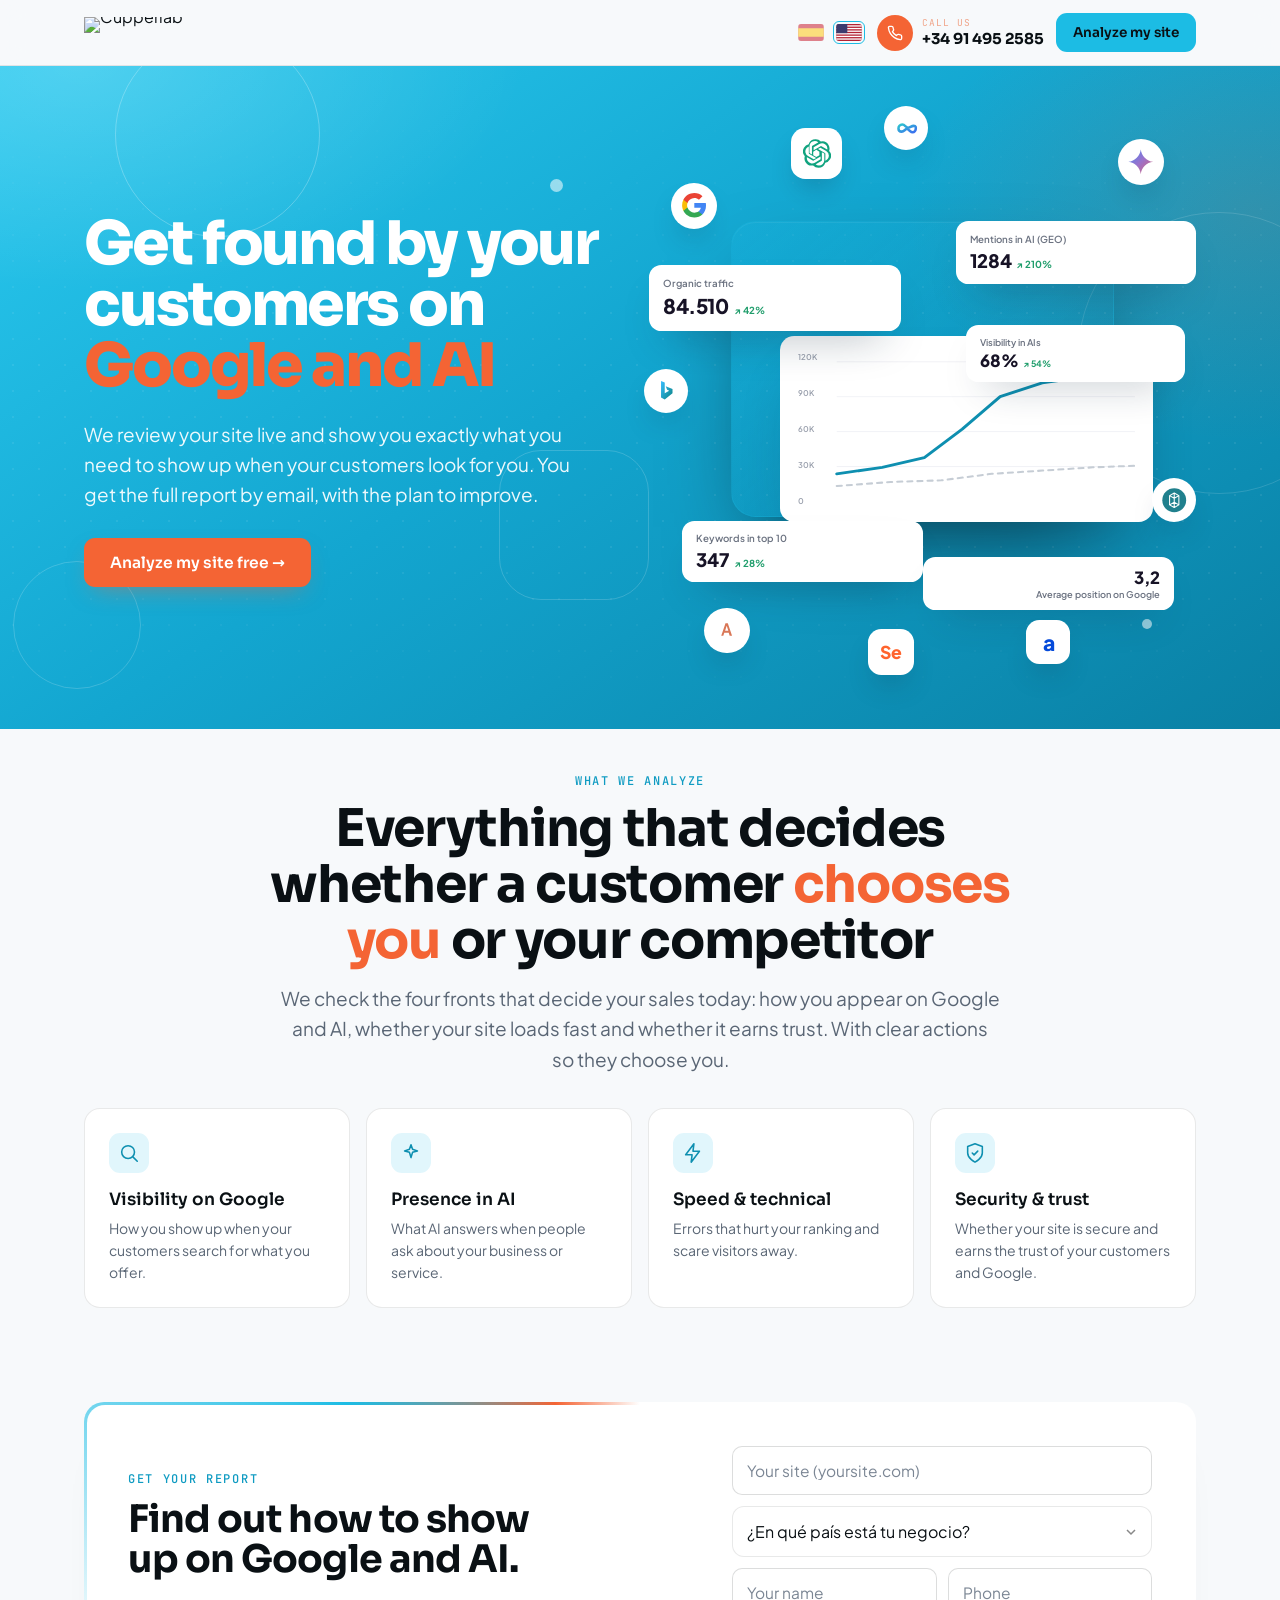
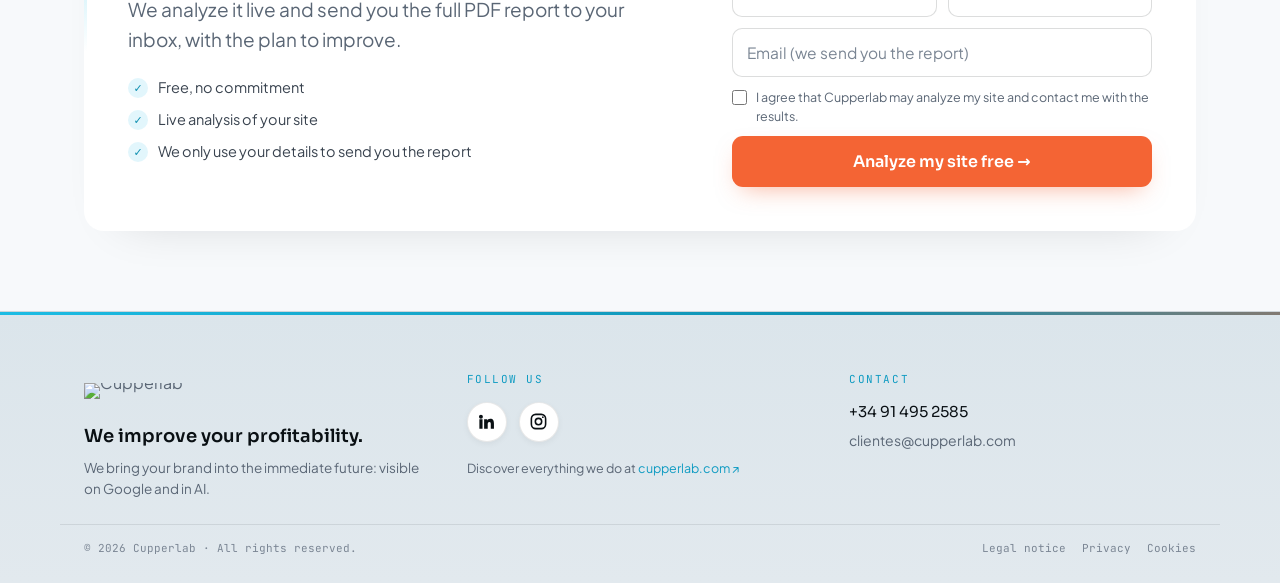
==== commit 2c114ac3: "Embed: desactivar animaciones de aparicion (data-rv) dentro del iframe En cupperlab.com/diagnostico " ====
--- a/app/templates/index.html
+++ b/app/templates/index.html
@@ -36,6 +36,11 @@
   /* Modo embebido en cupperlab.com (bloque del CMS): sin doble cabecera/pie;
      el sitio ya pone su header/footer. Alinea el contenido al ancho del sitio (1180). */
   html.cl-embedded header, html.cl-embedded footer{display:none!important}
+  /* Embebido dentro de cupperlab.com: se apagan las animaciones de aparicion al
+     hacer scroll (data-rv). Fuera del iframe estan bien, pero dentro dejaban
+     huecos en blanco que "cargaban" el texto al bajar y se veia raro. Todo
+     visible de una. */
+  html.cl-embedded [data-rv]{opacity:1!important;transform:none!important;transition:none!important}
   /* Mismo ancho y color de fondo que el resto del sitio cupperlab (1468/34px,
      #F5F5F5) para que no queden bandas blancas a los lados. */
   html.cl-embedded, html.cl-embedded body{background:#F5F5F5}
